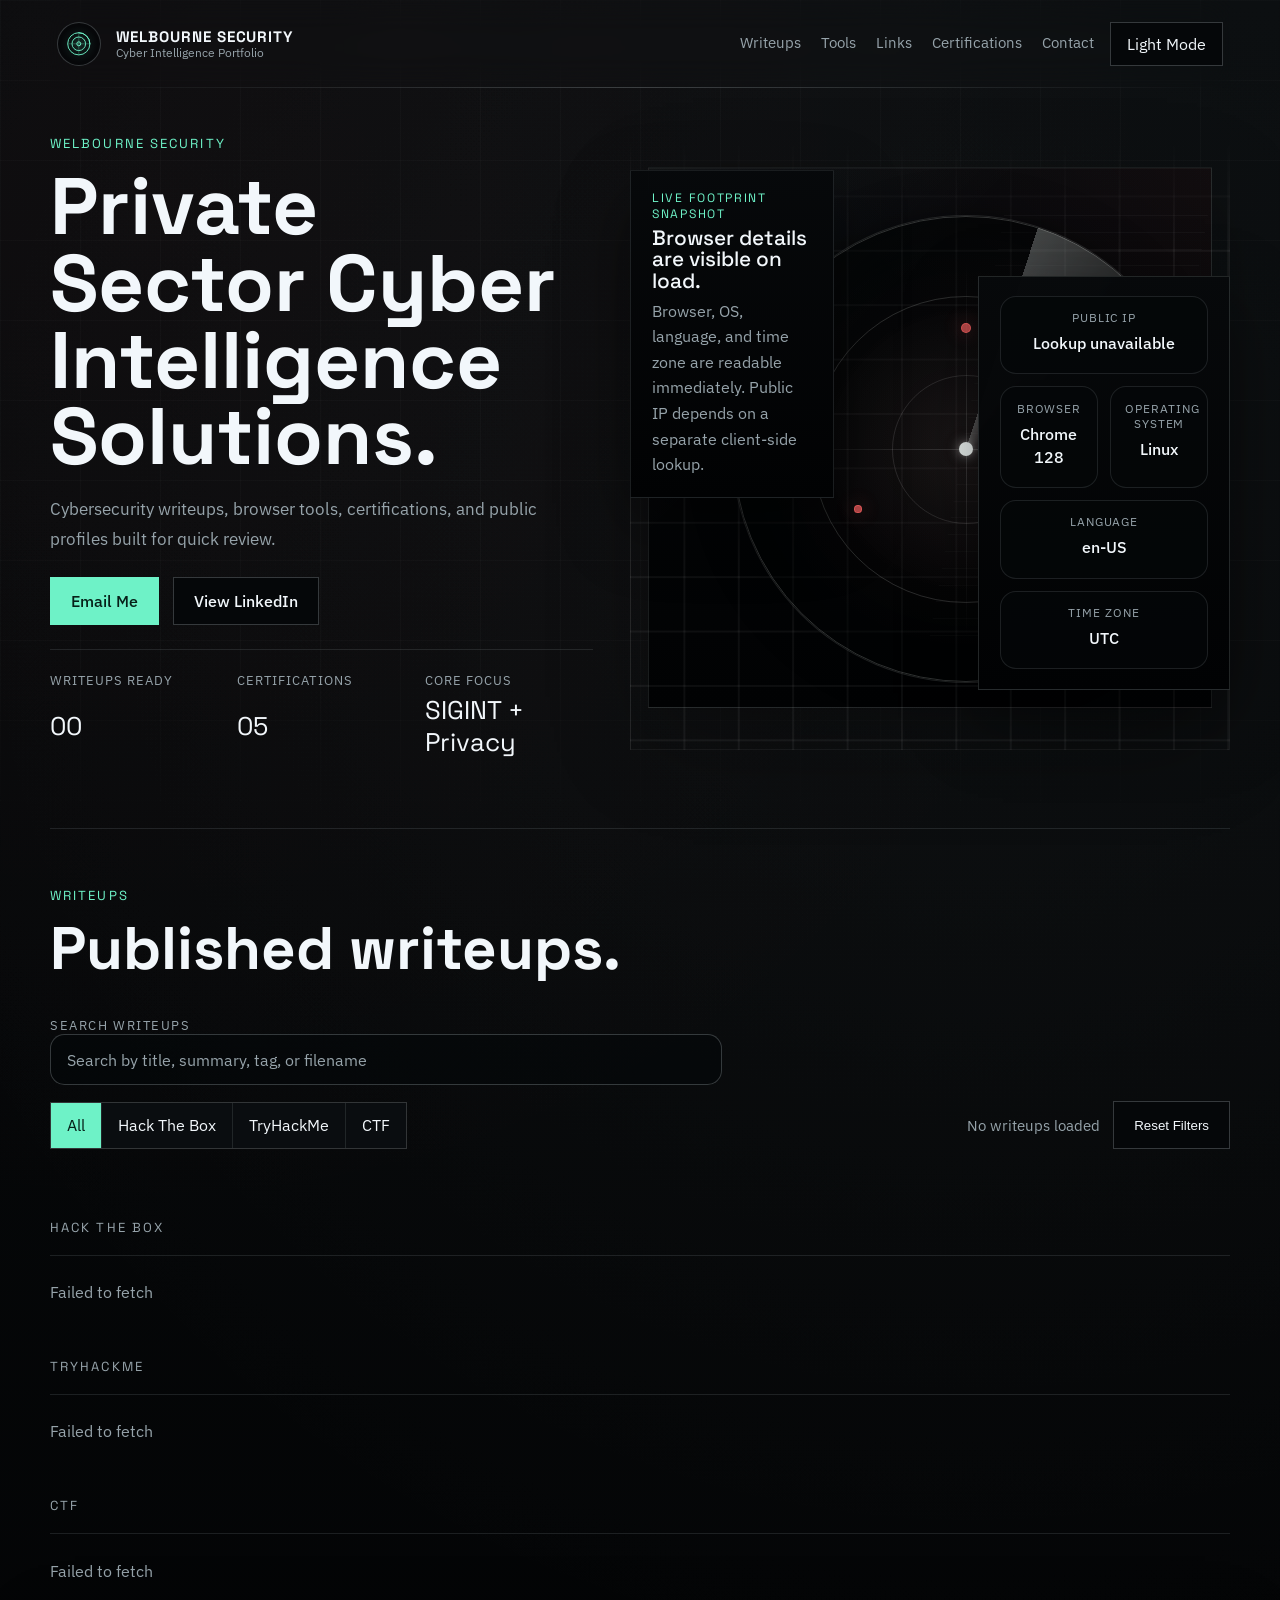
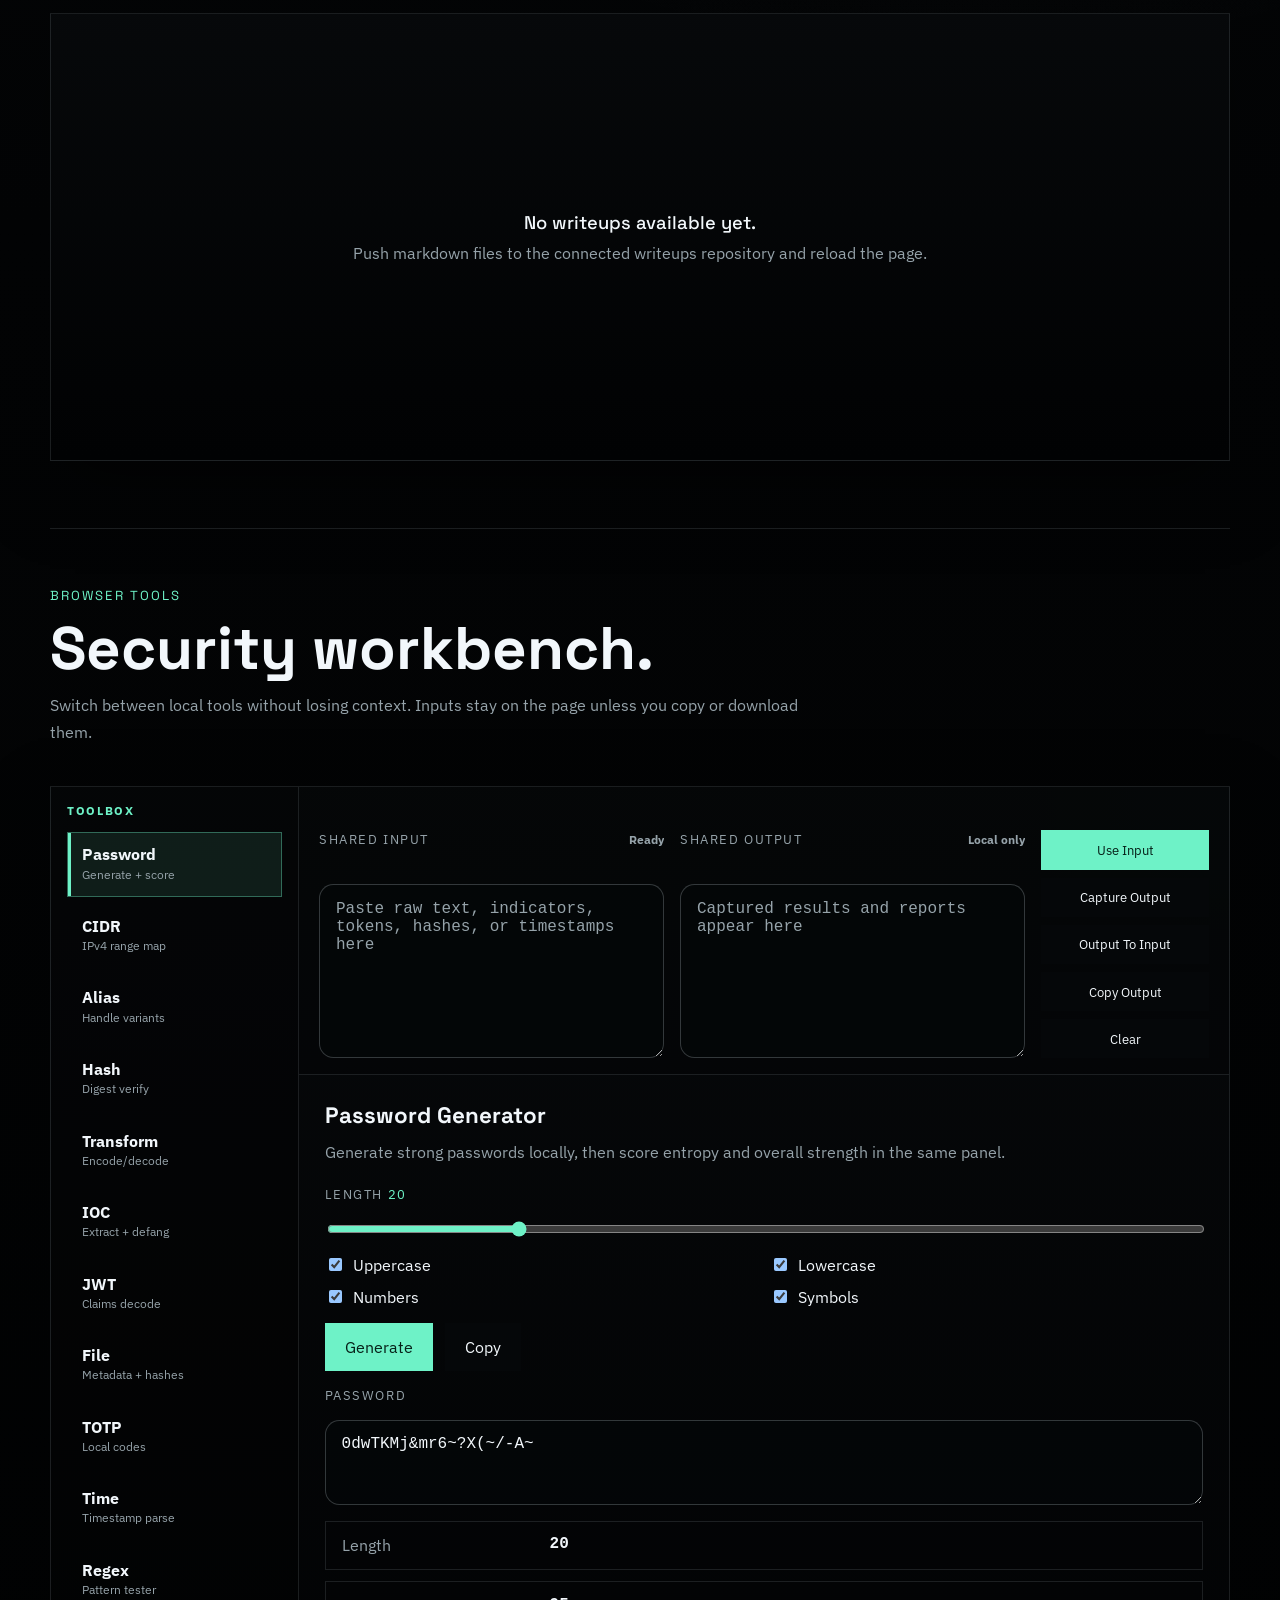
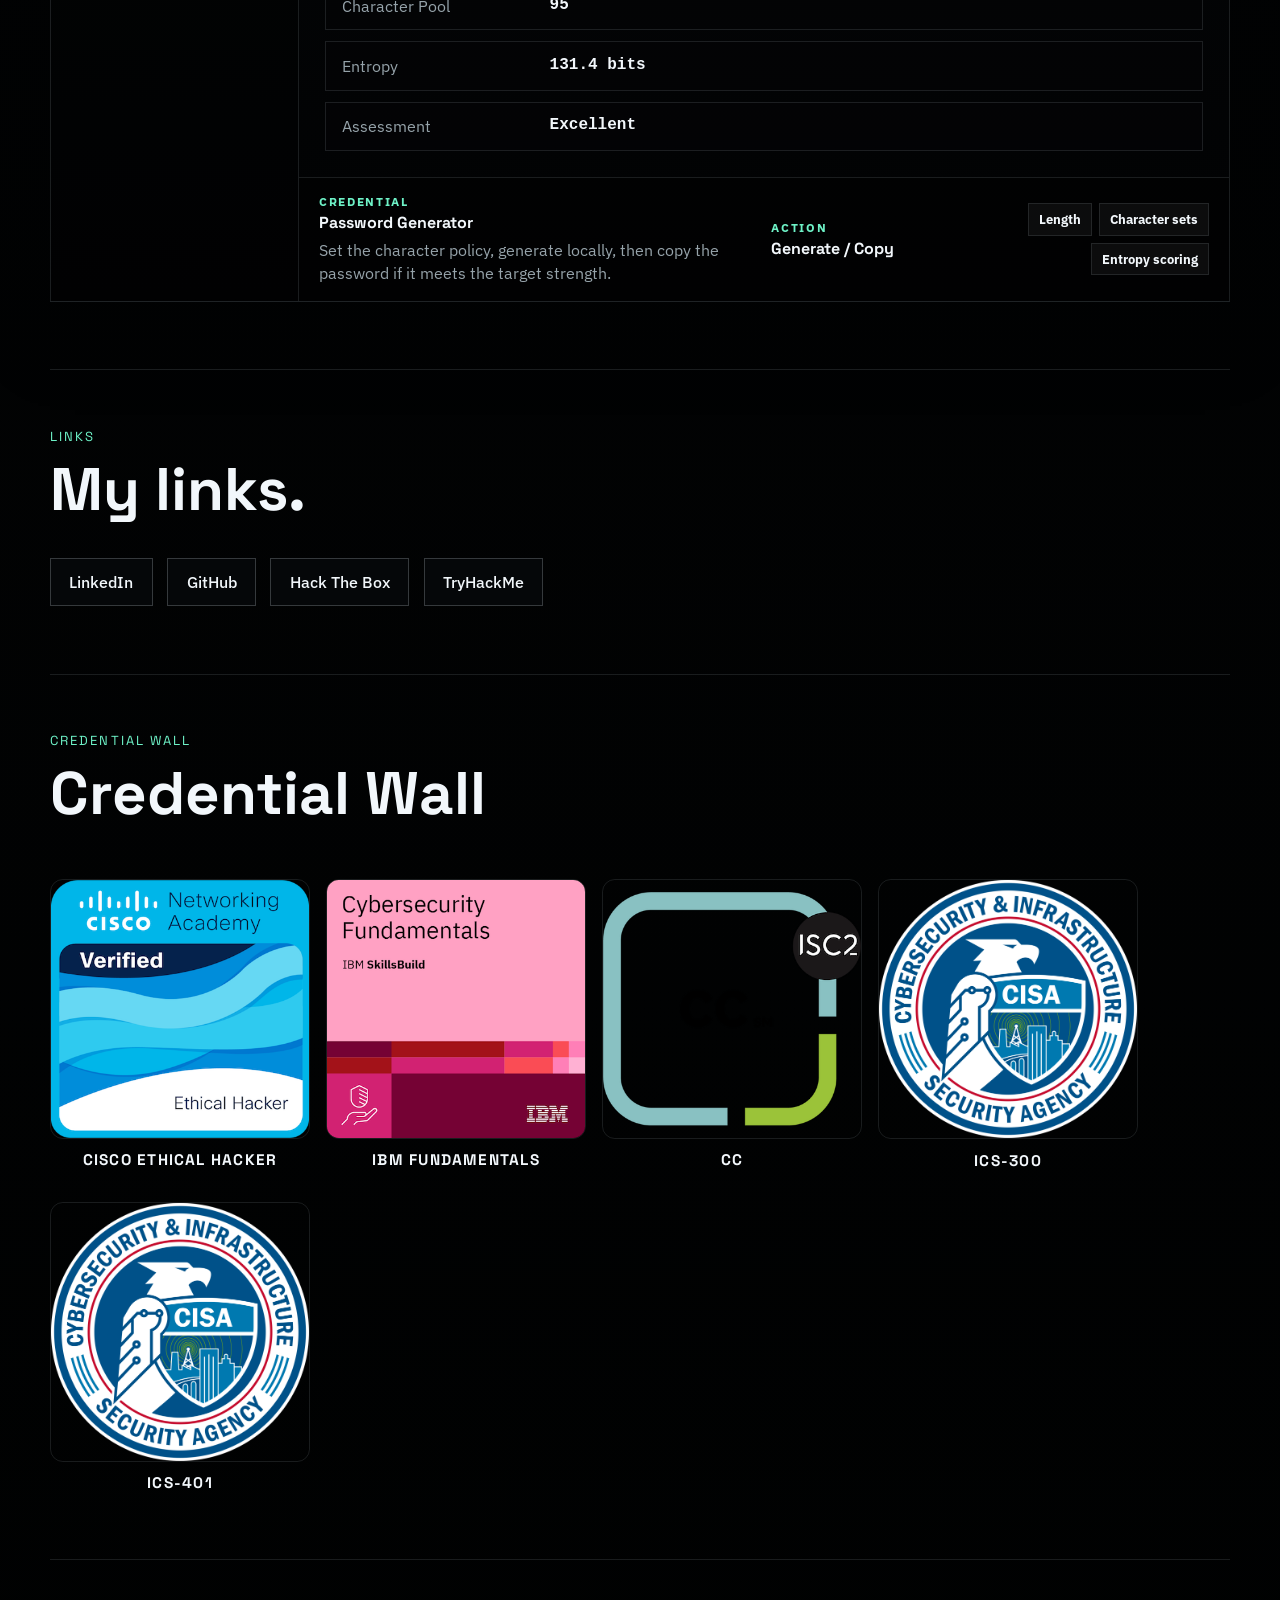
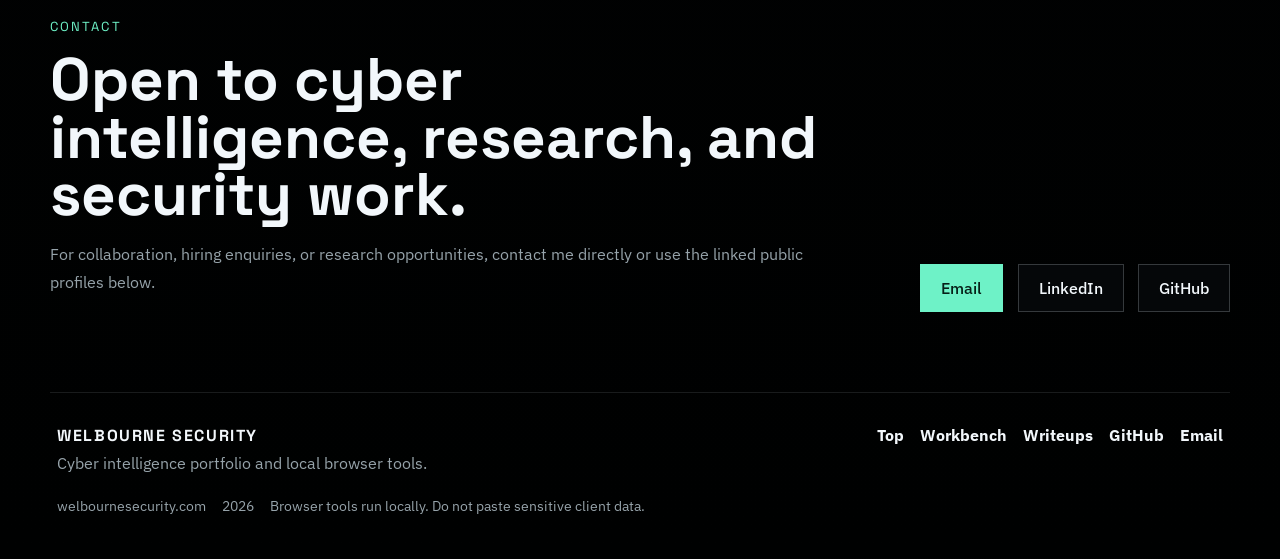
==== index.html @ 667fa050 "New Features Improved Tool Workstation" ====
<!DOCTYPE html>
<html lang="en">
  <head>
    <meta charset="UTF-8" />
    <meta name="viewport" content="width=device-width, initial-scale=1.0" />
    <title>Welbourne Security | Cyber Intelligence Portfolio, Writeups, and Browser Tools</title>
    <meta
      name="description"
      content="Welbourne Security is a cyber intelligence portfolio featuring security writeups, public platform work, certifications, and browser-based security utilities."
    />
    <meta name="robots" content="index,follow" />
    <meta name="theme-color" content="#071018" />
    <link rel="canonical" href="https://welbournesecurity.com/" />
    <meta property="og:type" content="website" />
    <meta property="og:site_name" content="Welbourne Security" />
    <meta property="og:title" content="Welbourne Security | Cyber Intelligence Portfolio, Writeups, and Browser Tools" />
    <meta
      property="og:description"
      content="Cyber intelligence portfolio with public writeups, certifications, platform links, and browser-based security tools."
    />
    <meta property="og:url" content="https://welbournesecurity.com/" />
    <meta property="og:image" content="https://welbournesecurity.com/src/social-preview.svg" />
    <meta property="og:image:alt" content="Welbourne Security social preview card" />
    <meta name="twitter:card" content="summary_large_image" />
    <meta name="twitter:title" content="Welbourne Security | Cyber Intelligence Portfolio, Writeups, and Browser Tools" />
    <meta
      name="twitter:description"
      content="Cyber intelligence portfolio with writeups, certifications, platform links, and browser-based security tools."
    />
    <meta name="twitter:image" content="https://welbournesecurity.com/src/social-preview.svg" />
    <link rel="icon" type="image/svg+xml" href="./src/favicon.svg" />
    <link rel="preconnect" href="https://fonts.googleapis.com" />
    <link rel="preconnect" href="https://fonts.gstatic.com" crossorigin />
    <link
      href="https://fonts.googleapis.com/css2?family=IBM+Plex+Sans:wght@400;500;600&family=Space+Grotesk:wght@500;700&display=swap"
      rel="stylesheet"
    />
    <script type="application/ld+json">
      {
        "@context": "https://schema.org",
        "@type": "Organization",
        "name": "Welbourne Security",
        "url": "https://welbournesecurity.com/",
        "description": "Cyber intelligence portfolio featuring public security writeups, browser tools, certifications, and platform profiles.",
        "email": "info@welbournesecurity.com",
        "sameAs": [
          "https://github.com/WelbourneSecurity",
          "https://www.linkedin.com/in/welbournesecurity/",
          "https://profile.hackthebox.com/profile/019d5e35-f9f2-73c9-89fd-762d0cd0d177",
          "https://tryhackme.com/p/WelbourneSecurity"
        ],
        "knowsAbout": [
          "Signals Intelligence",
          "OSINT",
          "Privacy Research",
          "Hack The Box",
          "TryHackMe",
          "Cybersecurity Writeups"
        ]
      }
    </script>
    <link rel="stylesheet" href="./styles.css" />
  </head>
  <body>
    <div class="page-shell">
      <header class="site-header">
        <a class="brand" href="#top" aria-label="Back to top">
          <span class="brand-mark" aria-hidden="true">
            <svg viewBox="0 0 48 48" focusable="false">
              <circle cx="24" cy="24" r="18" class="brand-mark-ring"></circle>
              <circle cx="24" cy="24" r="11" class="brand-mark-ring"></circle>
              <path d="M24 6 V42" class="brand-mark-grid"></path>
              <path d="M6 24 H42" class="brand-mark-grid"></path>
              <circle cx="24" cy="24" r="3.2" class="brand-mark-core"></circle>
              <path d="M24 6 A18 18 0 0 1 42 24" class="brand-mark-sweep"></path>
            </svg>
          </span>
          <span class="brand-copy">
            <strong id="brand-name">Welbourne Security</strong>
            <small id="brand-role">Cyber Intelligence Portfolio</small>
          </span>
        </a>
        <div class="header-actions">
          <nav class="site-nav" aria-label="Primary navigation">
          <a href="#writeups">Writeups</a>
          <a href="#tools">Tools</a>
          <a href="#presence">Links</a>
          <a href="#certifications">Certifications</a>
          <a href="#contact">Contact</a>
          </nav>
          <button class="theme-toggle" id="theme-toggle" type="button" aria-label="Toggle light and dark mode">
            <span class="theme-toggle-label">Light Mode</span>
          </button>
        </div>
      </header>

      <main id="top">
        <section class="hero">
          <div class="hero-copy" data-reveal>
            <p class="eyebrow hero-eyebrow" id="hero-eyebrow">Welbourne Security</p>
            <h1 id="hero-title">Private Sector Cyber Intelligence Solutions.</h1>
            <p class="hero-summary" id="hero-summary"></p>
            <div class="hero-actions" id="hero-actions"></div>
            <dl class="hero-metrics" id="hero-metrics"></dl>
          </div>

          <div class="hero-visual">
            <div class="signal-grid"></div>
            <div class="signal-radar" aria-hidden="true">
              <span class="radar-axis radar-axis-horizontal"></span>
              <span class="radar-axis radar-axis-vertical"></span>
              <span class="radar-ring ring-1"></span>
              <span class="radar-ring ring-2"></span>
              <span class="radar-ring ring-3"></span>
              <span class="radar-sweep"></span>
              <span class="radar-core"></span>
              <span class="radar-blip blip-1"></span>
              <span class="radar-blip blip-2"></span>
              <span class="radar-blip blip-3"></span>
            </div>
            <div class="signal-panel signal-panel-top footprint-panel footprint-panel-lead" aria-live="polite">
              <p class="footprint-kicker">Live Footprint Snapshot</p>
              <strong data-footprint-status>Inspecting browser exposure...</strong>
              <span data-footprint-summary>This panel shows the quick browser details exposed immediately on page load.</span>
            </div>
            <div class="signal-panel signal-panel-bottom footprint-panel footprint-panel-grid" aria-live="polite">
              <div class="footprint-item footprint-item-wide">
                <span>Public IP</span>
                <strong data-footprint-key="public-ip">Looking up...</strong>
              </div>
              <div class="footprint-item">
                <span>Browser</span>
                <strong data-footprint-key="browser">Detecting...</strong>
              </div>
              <div class="footprint-item">
                <span>Operating System</span>
                <strong data-footprint-key="os">Detecting...</strong>
              </div>
              <div class="footprint-item footprint-item-wide">
                <span>Language</span>
                <strong data-footprint-key="language">Detecting...</strong>
              </div>
              <div class="footprint-item footprint-item-wide">
                <span>Time Zone</span>
                <strong data-footprint-key="timezone">Detecting...</strong>
              </div>
            </div>
          </div>
        </section>

        <section class="section list-section" id="writeups" data-reveal>
          <div class="section-intro">
            <p class="eyebrow">Writeups</p>
            <h2>Published writeups.</h2>
          </div>
          <div class="writeup-toolbar">
            <div class="writeup-toolbar-search">
              <label class="tool-label" for="writeup-search">Search Writeups</label>
              <input class="tool-input" id="writeup-search" type="text" placeholder="Search by title, summary, tag, or filename" />
            </div>
            <div class="writeup-toolbar-row">
              <div class="writeup-filter-group" id="writeup-folder-filters" role="group" aria-label="Filter writeups by platform">
                <button class="writeup-filter-button is-active" type="button" data-folder-filter="all" aria-pressed="true">All</button>
                <button class="writeup-filter-button" type="button" data-folder-filter="htb" aria-pressed="false">Hack The Box</button>
                <button class="writeup-filter-button" type="button" data-folder-filter="thm" aria-pressed="false">TryHackMe</button>
                <button class="writeup-filter-button" type="button" data-folder-filter="ctf" aria-pressed="false">CTF</button>
              </div>
              <div class="writeup-toolbar-meta">
                <span class="writeup-filter-count" id="writeup-filter-count">Loading writeups...</span>
                <button class="action secondary writeup-clear-button" id="writeup-filter-clear" type="button">Reset Filters</button>
              </div>
            </div>
            <div class="writeup-tag-filters" id="writeup-tag-filters" aria-live="polite"></div>
          </div>
          <div class="writeup-browser">
            <div class="writeup-groups" id="writeup-groups"></div>
            <article class="writeup-viewer" id="writeup-viewer">
              <div class="writeup-viewer-empty">
                <h3>Select a writeup to read it here.</h3>
              </div>
            </article>
          </div>
        </section>

        <section class="section tools-section" id="tools" data-reveal>
          <div class="section-intro">
            <p class="eyebrow">Browser Tools</p>
            <h2>Security workbench.</h2>
            <p class="section-note">Switch between local tools without losing context. Inputs stay on the page unless you copy or download them.</p>
          </div>
          <div class="tool-workbench" data-active-tool="password">
            <aside class="tool-nav-panel" aria-label="Tool selector">
              <p class="tool-nav-kicker">Toolbox</p>
              <div class="tool-nav" id="tool-nav" role="tablist" aria-orientation="vertical">
                <button class="tool-nav-button is-active" id="tool-tab-password" type="button" data-tool-target="password" role="tab" aria-selected="true" aria-controls="tool-password">
                  <span>Password</span>
                  <small>Generate + score</small>
                </button>
                <button class="tool-nav-button" id="tool-tab-subnet" type="button" data-tool-target="subnet" role="tab" aria-selected="false" aria-controls="tool-subnet">
                  <span>CIDR</span>
                  <small>IPv4 range map</small>
                </button>
                <button class="tool-nav-button" id="tool-tab-alias" type="button" data-tool-target="alias" role="tab" aria-selected="false" aria-controls="tool-alias">
                  <span>Alias</span>
                  <small>Handle variants</small>
                </button>
                <button class="tool-nav-button" id="tool-tab-hash" type="button" data-tool-target="hash" role="tab" aria-selected="false" aria-controls="tool-hash">
                  <span>Hash</span>
                  <small>Digest verify</small>
                </button>
                <button class="tool-nav-button" id="tool-tab-codec" type="button" data-tool-target="codec" role="tab" aria-selected="false" aria-controls="tool-codec">
                  <span>Transform</span>
                  <small>Encode/decode</small>
                </button>
                <button class="tool-nav-button" id="tool-tab-ioc" type="button" data-tool-target="ioc" role="tab" aria-selected="false" aria-controls="tool-ioc">
                  <span>IOC</span>
                  <small>Extract + defang</small>
                </button>
                <button class="tool-nav-button" id="tool-tab-jwt" type="button" data-tool-target="jwt" role="tab" aria-selected="false" aria-controls="tool-jwt">
                  <span>JWT</span>
                  <small>Claims decode</small>
                </button>
                <button class="tool-nav-button" id="tool-tab-file" type="button" data-tool-target="file" role="tab" aria-selected="false" aria-controls="tool-file">
                  <span>File</span>
                  <small>Metadata + hashes</small>
                </button>
                <button class="tool-nav-button" id="tool-tab-totp" type="button" data-tool-target="totp" role="tab" aria-selected="false" aria-controls="tool-totp">
                  <span>TOTP</span>
                  <small>Local codes</small>
                </button>
                <button class="tool-nav-button" id="tool-tab-time" type="button" data-tool-target="time" role="tab" aria-selected="false" aria-controls="tool-time">
                  <span>Time</span>
                  <small>Timestamp parse</small>
                </button>
                <button class="tool-nav-button" id="tool-tab-regex" type="button" data-tool-target="regex" role="tab" aria-selected="false" aria-controls="tool-regex">
                  <span>Regex</span>
                  <small>Pattern tester</small>
                </button>
              </div>
            </aside>

            <div class="tool-stage">
              <section class="tool-shared-workspace" aria-label="Shared tool workspace">
                <div class="tool-shared-pane">
                  <div class="tool-shared-heading">
                    <label class="tool-label" for="tool-shared-input">Shared Input</label>
                    <span id="tool-shared-status">Ready</span>
                  </div>
                  <textarea class="tool-textarea tool-monospace" id="tool-shared-input" rows="4" spellcheck="false" placeholder="Paste raw text, indicators, tokens, hashes, or timestamps here"></textarea>
                </div>
                <div class="tool-shared-actions" aria-label="Workspace actions">
                  <button class="action primary tool-button" id="tool-workspace-use-input" type="button">Use Input</button>
                  <button class="action secondary tool-button" id="tool-workspace-capture-output" type="button">Capture Output</button>
                  <button class="action secondary tool-button" id="tool-workspace-output-to-input" type="button">Output To Input</button>
                  <button class="action secondary tool-button" id="tool-workspace-copy-output" type="button">Copy Output</button>
                  <button class="action secondary tool-button" id="tool-workspace-clear" type="button">Clear</button>
                </div>
                <div class="tool-shared-pane">
                  <div class="tool-shared-heading">
                    <label class="tool-label" for="tool-shared-output">Shared Output</label>
                    <span>Local only</span>
                  </div>
                  <textarea class="tool-textarea tool-monospace" id="tool-shared-output" rows="4" spellcheck="false" placeholder="Captured results and reports appear here"></textarea>
                </div>
              </section>
              <div class="tool-grid">
            <article class="tool-panel mobile-tool is-active" id="tool-password" data-tool-id="password" data-tool-title="Password Generator" data-tool-mode="Credential" data-tool-action="Generate / Copy" data-tool-settings="Length, Character sets, Entropy scoring" data-tool-flow="Set the character policy, generate locally, then copy the password if it meets the target strength." role="tabpanel" aria-labelledby="tool-tab-password" tabindex="0">
              <div class="tool-header">
                <div>
                  <h3>Password Generator</h3>
                  <p>Generate strong passwords locally, then score entropy and overall strength in the same panel.</p>
                </div>
              </div>
              <div class="tool-controls">
                <label class="tool-label" for="password-length">Length <span class="tool-label-value" id="password-length-value">20</span></label>
                <input class="tool-range" id="password-length" type="range" min="8" max="64" value="20" />
                <div class="tool-checks">
                  <label><input id="password-uppercase" type="checkbox" checked /> Uppercase</label>
                  <label><input id="password-lowercase" type="checkbox" checked /> Lowercase</label>
                  <label><input id="password-numbers" type="checkbox" checked /> Numbers</label>
                  <label><input id="password-symbols" type="checkbox" checked /> Symbols</label>
                </div>
                <div class="tool-actions">
                  <button class="action primary tool-button" id="generate-password" type="button">Generate</button>
                  <button class="action secondary tool-button" id="copy-password" type="button">Copy</button>
                </div>
                <label class="tool-label" for="password-output">Password</label>
                <textarea class="tool-textarea tool-monospace" id="password-output" rows="3" spellcheck="false" aria-live="polite"></textarea>
                <div class="tool-results" id="password-strength-results" aria-live="polite"></div>
              </div>
            </article>

            <article class="tool-panel mobile-tool" id="tool-subnet" data-tool-id="subnet" data-tool-title="CIDR / IP Range Converter" data-tool-mode="Network" data-tool-action="Calculate" data-tool-settings="IPv4 CIDR, Subnet mask, Host range" data-tool-flow="Paste an IPv4 CIDR and calculate network, broadcast, wildcard, and usable host boundaries." role="tabpanel" aria-labelledby="tool-tab-subnet" tabindex="0" hidden>
              <div class="tool-header">
                <div>
                  <h3>CIDR / IP Range Converter</h3>
                  <p>Convert an IPv4 CIDR into its network details, wildcard mask, and usable host range.</p>
                </div>
              </div>
              <div class="tool-controls">
                <label class="tool-label" for="subnet-input">IPv4 / CIDR</label>
                <input class="tool-input" id="subnet-input" type="text" placeholder="192.168.1.10/24" />
                <button class="action primary tool-button" id="calculate-subnet" type="button">Calculate</button>
                <div class="tool-results" id="subnet-results" aria-live="polite"></div>
              </div>
            </article>

            <article class="tool-panel" id="tool-alias" data-tool-id="alias" data-tool-title="Alias Permutations" data-tool-mode="Identity" data-tool-action="Generate / Random Seed" data-tool-settings="First name, Last name, Keyword" data-tool-flow="Seed identity fragments, generate handle and email-style variants, then copy the useful outputs." role="tabpanel" aria-labelledby="tool-tab-alias" tabindex="0" hidden>
              <div class="tool-header">
                <div>
                  <h3>Alias Permutations</h3>
                  <p>Generate usernames, handles, and email-style aliases from a name or keyword without leaving the browser.</p>
                </div>
              </div>
              <div class="tool-controls">
                <input class="tool-input" id="alias-first-name" type="text" placeholder="First name" />
                <input class="tool-input" id="alias-last-name" type="text" placeholder="Last name" />
                <input class="tool-input" id="alias-keyword" type="text" placeholder="Keyword or niche" />
                <div class="tool-actions">
                  <button class="action primary tool-button" id="generate-alias" type="button">Generate</button>
                  <button class="action secondary tool-button" id="generate-random-alias" type="button">Random Seed</button>
                </div>
                <div class="tool-results" id="alias-results" aria-live="polite"></div>
              </div>
            </article>

            <article class="tool-panel" id="tool-hash" data-tool-id="hash" data-tool-title="Hash Generator / Verifier" data-tool-mode="Integrity" data-tool-action="Hash Text" data-tool-settings="Text input, Optional digest, MD5/SHA family" data-tool-flow="Hash pasted text locally, compare against a supplied digest, and identify matching algorithms." role="tabpanel" aria-labelledby="tool-tab-hash" tabindex="0" hidden>
              <div class="tool-header">
                <div>
                  <h3>Hash Generator / Verifier</h3>
                  <p>Hash local text with MD5, SHA-1, SHA-256, and SHA-512, then compare a supplied digest for quick verification.</p>
                </div>
              </div>
              <div class="tool-controls">
                <label class="tool-label" for="hash-input">Text Input</label>
                <textarea class="tool-textarea tool-monospace" id="hash-input" rows="5" spellcheck="false" placeholder="Paste text to hash locally"></textarea>
                <label class="tool-label" for="hash-compare">Compare Hash</label>
                <input class="tool-input tool-monospace" id="hash-compare" type="text" placeholder="Optional digest to verify" spellcheck="false" />
                <div class="tool-actions">
                  <button class="action primary tool-button" id="hash-text" type="button">Hash Text</button>
                </div>
                <div class="tool-results" id="hash-results" aria-live="polite"></div>
              </div>
            </article>

            <article class="tool-panel is-wide mobile-tool" id="tool-codec" data-tool-id="codec" data-tool-title="Encoder / Decoder" data-tool-mode="Transform" data-tool-action="Encode / Decode / Swap" data-tool-settings="Base64, URL, Hex, HTML entities" data-tool-flow="Pick a transform mode, convert the input, then swap or copy output as the next working value." role="tabpanel" aria-labelledby="tool-tab-codec" tabindex="0" hidden>
              <div class="tool-header">
                <div>
                  <h3>Encoder / Decoder</h3>
                  <p>Convert between Base64, URL, Hex, and HTML entities with one local workbench.</p>
                </div>
              </div>
              <div class="tool-controls">
                <p class="tool-label">Mode</p>
                <div class="tool-mode-bar" id="codec-mode" role="group" aria-label="Encoder and decoder mode">
                  <button class="tool-mode-option is-active" type="button" data-codec-mode="base64" aria-pressed="true">Base64</button>
                  <button class="tool-mode-option" type="button" data-codec-mode="url" aria-pressed="false">URL</button>
                  <button class="tool-mode-option" type="button" data-codec-mode="hex" aria-pressed="false">Hex</button>
                  <button class="tool-mode-option" type="button" data-codec-mode="html" aria-pressed="false">HTML Entity</button>
                </div>
                <label class="tool-label" for="codec-input">Input</label>
                <textarea class="tool-textarea tool-monospace" id="codec-input" rows="6" spellcheck="false" placeholder="Paste text to encode or decode"></textarea>
                <div class="tool-actions">
                  <button class="action primary tool-button" id="codec-encode" type="button">Encode</button>
                  <button class="action secondary tool-button" id="codec-decode" type="button">Decode</button>
                  <button class="action secondary tool-button" id="codec-swap" type="button">Swap</button>
                  <button class="action secondary tool-button" id="codec-copy" type="button">Copy Output</button>
                </div>
                <label class="tool-label" for="codec-output">Output</label>
                <textarea class="tool-textarea tool-monospace" id="codec-output" rows="6" spellcheck="false" readonly></textarea>
              </div>
            </article>

            <article class="tool-panel is-wide mobile-tool" id="tool-ioc" data-tool-id="ioc" data-tool-title="IOC Extractor + Defanger" data-tool-mode="Intel" data-tool-action="Extract / Defang / Refang" data-tool-settings="URLs, Domains, IPs, Hashes, CVEs, Emails" data-tool-flow="Paste raw notes or logs, extract indicators, then defang or refang the result for reporting." role="tabpanel" aria-labelledby="tool-tab-ioc" tabindex="0" hidden>
              <div class="tool-header">
                <div>
                  <h3>IOC Extractor + Defanger</h3>
                  <p>Extract indicators from messy text, generate a clean report, and safely defang or refang values locally.</p>
                </div>
              </div>
              <div class="tool-controls">
                <label class="tool-label" for="ioc-input">Source Text</label>
                <textarea class="tool-textarea tool-monospace" id="ioc-input" rows="7" spellcheck="false" placeholder="Paste logs, alerts, URLs, domains, hashes, emails, or CVEs"></textarea>
                <div class="tool-actions">
                  <button class="action primary tool-button" id="extract-iocs" type="button">Extract IOCs</button>
                  <button class="action secondary tool-button" id="defang-iocs" type="button">Defang</button>
                  <button class="action secondary tool-button" id="refang-iocs" type="button">Refang</button>
                  <button class="action secondary tool-button" id="copy-ioc-report" type="button">Copy Report</button>
                </div>
                <div class="tool-results" id="ioc-results" aria-live="polite"></div>
                <label class="tool-label" for="ioc-output">Report</label>
                <textarea class="tool-textarea tool-monospace" id="ioc-output" rows="8" spellcheck="false" readonly></textarea>
              </div>
            </article>

            <article class="tool-panel mobile-tool" id="tool-jwt" data-tool-id="jwt" data-tool-title="JWT Decoder" data-tool-mode="Token" data-tool-action="Decode" data-tool-settings="Header, Payload, Expiry status" data-tool-flow="Paste a JWT, decode header and payload locally, and inspect time claims without verifying the signature." role="tabpanel" aria-labelledby="tool-tab-jwt" tabindex="0" hidden>
              <div class="tool-header">
                <div>
                  <h3>JWT Decoder</h3>
                  <p>Decode JWT headers and claims locally, with readable time fields and signature status.</p>
                </div>
              </div>
              <div class="tool-controls">
                <label class="tool-label" for="jwt-input">JWT</label>
                <textarea class="tool-textarea tool-monospace" id="jwt-input" rows="5" spellcheck="false" placeholder="eyJhbGciOi..."></textarea>
                <button class="action primary tool-button" id="decode-jwt" type="button">Decode</button>
                <div class="tool-results" id="jwt-results" aria-live="polite"></div>
                <div class="tool-stack">
                  <div>
                    <p class="tool-label">Header</p>
                    <pre class="tool-pre" id="jwt-header-output"></pre>
                  </div>
                  <div>
                    <p class="tool-label">Payload</p>
                    <pre class="tool-pre" id="jwt-payload-output"></pre>
                  </div>
                </div>
              </div>
            </article>

            <article class="tool-panel is-wide" id="tool-file" data-tool-id="file" data-tool-title="File Metadata + Hash Inspector" data-tool-mode="File" data-tool-action="Inspect File" data-tool-settings="Local file, Metadata, Multi-hash output" data-tool-flow="Select a local file and inspect size, type, timestamps, and digest values without upload." role="tabpanel" aria-labelledby="tool-tab-file" tabindex="0" hidden>
              <div class="tool-header">
                <div>
                  <h3>File Metadata + Hash Inspector</h3>
                  <p>Inspect a local file for size, type, timestamps, and multiple hashes without uploading it anywhere.</p>
                </div>
              </div>
              <div class="tool-controls">
                <label class="tool-label" for="file-inspector-input">Local File</label>
                <input class="tool-file" id="file-inspector-input" type="file" />
                <button class="action primary tool-button" id="inspect-file" type="button">Inspect File</button>
                <div class="tool-results" id="file-inspector-results" aria-live="polite"></div>
              </div>
            </article>

            <article class="tool-panel mobile-tool" id="tool-totp" data-tool-id="totp" data-tool-title="TOTP Generator" data-tool-mode="MFA" data-tool-action="Generate / Copy Code" data-tool-settings="Base32 secret, Period, Refresh timer" data-tool-flow="Enter a Base32 secret, generate a local one-time code, and monitor the refresh window." role="tabpanel" aria-labelledby="tool-tab-totp" tabindex="0" hidden>
              <div class="tool-header">
                <div>
                  <h3>TOTP Generator</h3>
                  <p>Generate time-based one-time passwords in-browser from a Base32 secret. The secret stays local.</p>
                </div>
              </div>
              <div class="tool-controls">
                <label class="tool-label" for="totp-secret">Base32 Secret</label>
                <input class="tool-input tool-monospace" id="totp-secret" type="text" placeholder="JBSWY3DPEHPK3PXP" spellcheck="false" />
                <label class="tool-label" for="totp-period">Period (seconds)</label>
                <input class="tool-input" id="totp-period" type="number" min="15" max="120" value="30" />
                <div class="tool-actions">
                  <button class="action primary tool-button" id="generate-totp" type="button">Generate</button>
                  <button class="action secondary tool-button" id="copy-totp" type="button">Copy Code</button>
                </div>
                <div class="tool-output tool-monospace" id="totp-output" aria-live="polite">------</div>
                <div class="tool-results" id="totp-results" aria-live="polite"></div>
              </div>
            </article>

            <article class="tool-panel mobile-tool" id="tool-time" data-tool-id="time" data-tool-title="Timestamp Converter" data-tool-mode="Time" data-tool-action="Convert" data-tool-settings="Unix epoch, ISO string, Local date" data-tool-flow="Paste an epoch, ISO timestamp, or local date string and normalize it into local and UTC formats." role="tabpanel" aria-labelledby="tool-tab-time" tabindex="0" hidden>
              <div class="tool-header">
                <div>
                  <h3>Timestamp Converter</h3>
                  <p>Convert Unix epochs, ISO timestamps, and local date strings into analyst-friendly formats.</p>
                </div>
              </div>
              <div class="tool-controls">
                <label class="tool-label" for="timestamp-input">Timestamp Input</label>
                <input class="tool-input tool-monospace" id="timestamp-input" type="text" placeholder="1712332800 or 2026-04-05T20:00:00Z" spellcheck="false" />
                <button class="action primary tool-button" id="convert-timestamp" type="button">Convert</button>
                <div class="tool-results" id="timestamp-results" aria-live="polite"></div>
              </div>
            </article>

            <article class="tool-panel is-wide" id="tool-regex" data-tool-id="regex" data-tool-title="Regex Tester" data-tool-mode="Pattern" data-tool-action="Run" data-tool-settings="Pattern, Flags, Match preview" data-tool-flow="Build a pattern, choose flags, inspect capture groups, and preview highlighted matches locally." role="tabpanel" aria-labelledby="tool-tab-regex" tabindex="0" hidden>
              <div class="tool-header">
                <div>
                  <h3>Regex Tester</h3>
                  <p>Test patterns, flags, and capture groups against sample text with local preview and match indexing.</p>
                </div>
              </div>
              <div class="tool-controls">
                <label class="tool-label" for="regex-pattern">Pattern</label>
                <input class="tool-input tool-monospace" id="regex-pattern" type="text" placeholder="flag\\{[a-z0-9_]+\\}" spellcheck="false" />
                <div class="regex-preset-panel">
                  <p class="tool-label">Presets</p>
                  <div class="regex-preset-grid" id="regex-presets" aria-label="Regex presets">
                    <button class="regex-preset-button" type="button" data-regex-preset="url">URLs</button>
                    <button class="regex-preset-button" type="button" data-regex-preset="domain">Domains</button>
                    <button class="regex-preset-button" type="button" data-regex-preset="ipv4">IPv4</button>
                    <button class="regex-preset-button" type="button" data-regex-preset="email">Email</button>
                    <button class="regex-preset-button" type="button" data-regex-preset="hash">Hashes</button>
                    <button class="regex-preset-button" type="button" data-regex-preset="cve">CVEs</button>
                    <button class="regex-preset-button" type="button" data-regex-preset="jwt">JWTs</button>
                    <button class="regex-preset-button" type="button" data-regex-preset="flag">Flags</button>
                  </div>
                </div>
                <div class="tool-checks tool-flags">
                  <label><input id="regex-flag-g" type="checkbox" checked /> Global</label>
                  <label><input id="regex-flag-i" type="checkbox" /> Ignore Case</label>
                  <label><input id="regex-flag-m" type="checkbox" /> Multiline</label>
                  <label><input id="regex-flag-s" type="checkbox" /> Dotall</label>
                  <label><input id="regex-flag-u" type="checkbox" /> Unicode</label>
                </div>
                <label class="tool-label" for="regex-input">Test Text</label>
                <textarea class="tool-textarea tool-monospace" id="regex-input" rows="7" spellcheck="false" placeholder="Paste text to test"></textarea>
                <button class="action primary tool-button" id="run-regex" type="button">Run</button>
                <div class="tool-results" id="regex-results" aria-live="polite"></div>
                <div class="tool-preview" id="regex-preview" aria-live="polite"></div>
              </div>
            </article>
              </div>

              <div class="tool-context-bar" id="tool-context-bar" aria-live="polite">
                <div class="tool-context-summary">
                  <span class="tool-context-kicker" id="tool-context-mode">Credential</span>
                  <strong id="tool-context-title">Password Generator</strong>
                  <p id="tool-context-flow">Set the character policy, generate locally, then copy the password if it meets the target strength.</p>
                </div>
                <div class="tool-context-actions">
                  <span class="tool-context-label">Action</span>
                  <strong id="tool-context-action">Generate / Copy</strong>
                </div>
                <div class="tool-context-settings" id="tool-context-settings" aria-label="Active tool settings">
                  <span>Length</span>
                  <span>Character sets</span>
                  <span>Entropy scoring</span>
                </div>
              </div>
            </div>
          </div>
        </section>

        <section class="section presence-section" id="presence" data-reveal>
          <div class="section-intro">
            <p class="eyebrow">Links</p>
            <h2>My links.</h2>
          </div>
          <div class="presence-links" id="platform-list"></div>
        </section>

        <section class="section certification-section" id="certifications" data-reveal>
          <div class="section-intro">
            <p class="eyebrow">Credential Wall</p>
            <h2>Credential Wall</h2>
          </div>
          <div class="certification-grid" id="certification-grid"></div>
        </section>

        <section class="section contact-section" id="contact" data-reveal>
          <div class="contact-copy">
            <p class="eyebrow">Contact</p>
            <h2 id="contact-heading">Open to cyber intelligence, research, and security-focused opportunities.</h2>
            <p id="contact-summary"></p>
          </div>
          <div class="contact-actions" id="contact-actions"></div>
        </section>
      </main>

      <footer class="site-footer">
        <div class="footer-brand">
          <strong>Welbourne Security</strong>
          <span>Cyber intelligence portfolio and local browser tools.</span>
        </div>
        <nav class="footer-links" aria-label="Footer navigation">
          <a href="#top">Top</a>
          <a href="#tools">Workbench</a>
          <a href="#writeups">Writeups</a>
          <a href="https://github.com/WelbourneSecurity" target="_blank" rel="noreferrer">GitHub</a>
          <a href="mailto:info@welbournesecurity.com">Email</a>
        </nav>
        <p class="footer-note">
          <span>welbournesecurity.com</span>
          <span>2026</span>
          <span>Browser tools run locally. Do not paste sensitive client data.</span>
        </p>
      </footer>
    </div>

    <script type="module" src="./main.js"></script>
  </body>
</html>
---- styles.css ----
:root {
  --bg: #030405;
  --bg-deep: #000101;
  --surface: rgba(6, 8, 10, 0.92);
  --line: rgba(178, 190, 194, 0.14);
  --line-strong: rgba(190, 202, 206, 0.26);
  --text: #f2f7fb;
  --muted: #96a3aa;
  --accent: #6ef2c7;
  --accent-ink: #062018;
  --danger: #ff6464;
  --shadow: 0 28px 70px rgba(0, 0, 0, 0.4);
  --content-width: min(1180px, calc(100vw - 2rem));
  --header-height: 5.5rem;
}

body.light-mode {
  --bg: #eef3f8;
  --bg-deep: #dfe7ef;
  --surface: rgba(255, 255, 255, 0.86);
  --line: rgba(36, 62, 87, 0.14);
  --line-strong: rgba(36, 62, 87, 0.28);
  --text: #10202f;
  --muted: #53697c;
  --accent: #0d8d69;
  --accent-ink: #f2f7fb;
  --shadow: 0 28px 60px rgba(16, 32, 47, 0.12);
}

* {
  box-sizing: border-box;
}

html {
  scroll-behavior: smooth;
  background: #030405;
  color-scheme: dark;
}

body {
  margin: 0;
  min-width: 320px;
  min-height: 100svh;
  color: var(--text);
  font-family: "IBM Plex Sans", sans-serif;
  background:
    radial-gradient(circle at 76% 10%, rgba(232, 238, 236, 0.035), transparent 24%),
    radial-gradient(circle at 12% 4%, rgba(255, 100, 100, 0.026), transparent 20%),
    linear-gradient(180deg, #080b0d 0%, var(--bg) 34%, var(--bg-deep) 100%);
}

body.light-mode {
  color-scheme: light;
  background:
    radial-gradient(circle at top right, rgba(13, 141, 105, 0.1), transparent 26%),
    radial-gradient(circle at 18% 10%, rgba(13, 141, 105, 0.06), transparent 22%),
    linear-gradient(180deg, #f7fafc 0%, var(--bg) 38%, var(--bg-deep) 100%);
}

body::before {
  content: "";
  position: fixed;
  inset: 0;
  pointer-events: none;
  background-image:
    linear-gradient(rgba(232, 238, 236, 0.028) 1px, transparent 1px),
    linear-gradient(90deg, rgba(232, 238, 236, 0.028) 1px, transparent 1px);
  background-size: 5rem 5rem;
  mask-image: linear-gradient(180deg, black 0%, black 72%, transparent 100%);
  opacity: 0.86;
}

body.light-mode::before {
  background-image:
    linear-gradient(rgba(16, 32, 47, 0.075) 1px, transparent 1px),
    linear-gradient(90deg, rgba(16, 32, 47, 0.075) 1px, transparent 1px);
  opacity: 0.72;
}

a {
  color: inherit;
  text-decoration: none;
}

.page-shell {
  position: relative;
  overflow: clip;
}

.site-header,
.hero,
.section,
.contact-section {
  width: var(--content-width);
  margin: 0 auto;
}

.section,
.contact-section {
  scroll-margin-top: calc(var(--header-offset, var(--header-height)) + 1rem);
}

.site-header {
  position: sticky;
  top: 0;
  z-index: 20;
  display: flex;
  align-items: center;
  justify-content: space-between;
  min-height: var(--header-height);
  padding: 1rem 0.45rem;
  backdrop-filter: blur(16px);
}

.site-header::after {
  content: "";
  position: absolute;
  right: 0;
  bottom: 0;
  left: 0;
  height: 1px;
  background: linear-gradient(90deg, transparent, var(--line-strong), transparent);
}

.brand {
  display: inline-flex;
  gap: 0.9rem;
  align-items: center;
}

.brand-mark {
  display: grid;
  place-items: center;
  width: 2.75rem;
  height: 2.75rem;
  border: 1px solid var(--line-strong);
  border-radius: 50%;
  color: var(--accent);
  background:
    radial-gradient(circle at center, rgba(110, 242, 199, 0.1), transparent 62%),
    rgba(5, 7, 9, 0.82);
  font-family: "Space Grotesk", sans-serif;
  font-size: 0.9rem;
  letter-spacing: 0.14em;
}

.brand-mark svg {
  width: 1.85rem;
  height: 1.85rem;
  overflow: visible;
}

.brand-mark circle,
.brand-mark path {
  fill: none;
  stroke: currentColor;
  stroke-width: 1.6;
}

.brand-mark-ring {
  opacity: 0.95;
}

.brand-mark-grid {
  opacity: 0.28;
  stroke-width: 1.2;
}

.brand-mark-core {
  fill: currentColor;
  stroke: none;
  filter: drop-shadow(0 0 6px rgba(110, 242, 199, 0.55));
}

.brand-mark-sweep {
  stroke-linecap: round;
  opacity: 0.9;
  stroke-width: 2.2;
}

body.light-mode .brand-mark {
  background:
    radial-gradient(circle at center, rgba(13, 141, 105, 0.08), transparent 62%),
    rgba(255, 255, 255, 0.82);
}

body.light-mode .brand-mark-core {
  filter: drop-shadow(0 0 5px rgba(13, 141, 105, 0.35));
}

.brand-copy {
  display: flex;
  flex-direction: column;
  gap: 0.12rem;
}

.brand-copy strong,
.brand-copy small {
  line-height: 1;
}

.brand-copy strong {
  font-family: "Space Grotesk", sans-serif;
  font-size: 0.95rem;
  letter-spacing: 0.06em;
  text-transform: uppercase;
}

.brand-copy small,
.site-nav {
  color: var(--muted);
}

.brand-copy small {
  font-size: 0.78rem;
}

.site-nav {
  display: flex;
  gap: 1.25rem;
  font-size: 0.92rem;
}

.header-actions {
  display: flex;
  align-items: center;
  gap: 1rem;
}

.site-nav a {
  position: relative;
  padding-bottom: 0.15rem;
}

.site-nav a::after {
  content: "";
  position: absolute;
  right: 0;
  bottom: 0;
  width: 100%;
  height: 1px;
  transform: scaleX(0);
  transform-origin: right;
  background: var(--accent);
  transition: transform 180ms ease;
}

.site-nav a:hover::after,
.site-nav a:focus-visible::after {
  transform: scaleX(1);
  transform-origin: left;
}

.theme-toggle {
  display: inline-flex;
  align-items: center;
  justify-content: center;
  min-height: 2.8rem;
  padding: 0.65rem 1rem;
  border: 1px solid var(--line-strong);
  border-radius: 0;
  color: var(--text);
  font: inherit;
  background: #050709;
  cursor: pointer;
  transition: transform 180ms ease, border-color 180ms ease, background-color 180ms ease;
}

body.light-mode .theme-toggle {
  background: #ffffff;
}

.theme-toggle:hover,
.theme-toggle:focus-visible {
  transform: translateY(-1px);
  border-color: var(--accent);
}

.hero {
  position: relative;
  display: grid;
  grid-template-columns: minmax(0, 0.95fr) minmax(320px, 1.05fr);
  gap: 2.35rem;
  align-items: center;
  isolation: isolate;
  min-height: calc(92svh - var(--header-height));
  padding: 0.55rem 0 2rem;
}

.hero-copy {
  position: relative;
  z-index: 2;
  max-width: 34rem;
  opacity: 0;
  transform: translateY(24px);
  animation: rise-in 700ms ease forwards;
}

.hero-eyebrow {
  margin-bottom: 1rem;
}

.eyebrow,
.entry-label {
  color: var(--accent);
  font-family: "Space Grotesk", sans-serif;
  font-size: 0.82rem;
  letter-spacing: 0.16em;
  text-transform: uppercase;
}

.eyebrow {
  margin: 0 0 1rem;
}

.hero h1,
.section-intro h2,
.contact-copy h2,
.feature-title {
  margin: 0;
  font-family: "Space Grotesk", sans-serif;
  font-weight: 700;
  line-height: 0.96;
  letter-spacing: 0;
}

.hero h1 {
  font-size: 5rem;
  text-wrap: balance;
}

.hero-summary {
  max-width: 31rem;
  margin: 1.15rem 0 0;
  color: var(--muted);
  font-size: 1.08rem;
  line-height: 1.75;
  text-wrap: pretty;
}

.operator-copy p,
.feature-summary,
.embed-header p,
.platform-copy p,
.certification-copy p,
.contact-copy p:last-child,
.timeline-item p,
.entry-summary {
  color: var(--muted);
  line-height: 1.75;
}

.hero-actions,
.contact-actions,
.platform-actions {
  display: flex;
  flex-wrap: wrap;
  gap: 0.9rem;
  margin-top: 1.45rem;
}

.action {
  display: inline-flex;
  align-items: center;
  justify-content: center;
  min-height: 3rem;
  padding: 0.8rem 1.25rem;
  border: 1px solid transparent;
  color: var(--text);
  font-weight: 500;
  transition: transform 180ms ease, border-color 180ms ease, background-color 180ms ease;
}

.action:hover,
.action:focus-visible {
  transform: translateY(-2px);
}

.action.primary {
  background: var(--accent);
  color: var(--accent-ink);
}

.action.secondary {
  border-color: var(--line-strong);
  background: #050709;
}

body.light-mode .action.secondary {
  background: #ffffff;
  color: var(--text);
}

.hero-metrics {
  display: grid;
  grid-template-columns: repeat(3, minmax(0, 1fr));
  gap: 1.2rem;
  margin: 1.45rem 0 0;
  padding-top: 1.4rem;
  border-top: 1px solid var(--line);
}

.hero-metrics div {
  display: grid;
  gap: 0.3rem;
}

.hero-metrics dt {
  color: var(--muted);
  font-size: 0.8rem;
  letter-spacing: 0.08em;
  text-transform: uppercase;
}

.hero-metrics dd {
  margin: 0;
  font-family: "Space Grotesk", sans-serif;
  font-size: 1.6rem;
}

.hero-visual {
  position: relative;
  min-height: 38rem;
  isolation: isolate;
}

.hero-visual::before,
.hero-visual::after {
  content: "";
  position: absolute;
  pointer-events: none;
}

.hero-visual::before {
  inset: 4% 3% 7%;
  z-index: 0;
  border: 1px solid rgba(168, 180, 184, 0.14);
  background:
    linear-gradient(135deg, rgba(232, 238, 236, 0.055), transparent 34%),
    linear-gradient(225deg, rgba(255, 100, 100, 0.045), transparent 40%),
    linear-gradient(180deg, rgba(7, 9, 11, 0.94), rgba(1, 2, 3, 0.99));
  box-shadow:
    inset 0 1px 0 rgba(255, 255, 255, 0.04),
    0 34px 90px rgba(0, 0, 0, 0.28);
}

body.light-mode .hero-visual::before {
  border-color: rgba(36, 62, 87, 0.14);
  background:
    linear-gradient(135deg, rgba(16, 32, 47, 0.045), transparent 34%),
    linear-gradient(225deg, rgba(189, 42, 42, 0.045), transparent 40%),
    linear-gradient(180deg, rgba(255, 255, 255, 0.94), rgba(231, 238, 245, 0.98));
  box-shadow:
    inset 0 1px 0 rgba(255, 255, 255, 0.76),
    0 34px 80px rgba(16, 32, 47, 0.12);
}

.hero-visual::after {
  top: 12%;
  right: 10%;
  bottom: 17%;
  z-index: 1;
  width: 34%;
  background:
    repeating-linear-gradient(
      180deg,
      rgba(232, 238, 236, 0.16) 0,
      rgba(232, 238, 236, 0.16) 1px,
      transparent 1px,
      transparent 1.05rem
    );
  opacity: 0.22;
  transform: skewX(-10deg);
}

body.light-mode .hero-visual::after {
  background:
    repeating-linear-gradient(
      180deg,
      rgba(16, 32, 47, 0.16) 0,
      rgba(16, 32, 47, 0.16) 1px,
      transparent 1px,
      transparent 1.05rem
    );
  opacity: 0.26;
}

.signal-grid {
  position: absolute;
  inset: 0;
  z-index: 1;
  border: 1px solid rgba(255, 255, 255, 0.05);
  background:
    linear-gradient(transparent 97%, rgba(255, 255, 255, 0.05) 97%),
    linear-gradient(90deg, transparent 97%, rgba(255, 255, 255, 0.05) 97%);
  background-size: 3.4rem 3.4rem;
  mask-image: linear-gradient(180deg, transparent 0%, black 18%, black 100%);
}

body.light-mode .signal-grid {
  border-color: rgba(16, 32, 47, 0.16);
  background:
    linear-gradient(transparent 97%, rgba(16, 32, 47, 0.16) 97%),
    linear-gradient(90deg, transparent 97%, rgba(16, 32, 47, 0.16) 97%);
  background-size: 3.4rem 3.4rem;
}

.signal-radar {
  --radar-cycle: 9s;
  position: absolute;
  inset: 12% 5% auto auto;
  z-index: 2;
  width: min(78%, 31rem);
  aspect-ratio: 1;
  overflow: hidden;
  border: 1px solid rgba(232, 238, 236, 0.12);
  border-radius: 50%;
  background:
    radial-gradient(circle at center, rgba(232, 238, 236, 0.12), transparent 3%),
    radial-gradient(circle at center, rgba(232, 238, 236, 0.055), transparent 44%),
    radial-gradient(circle at center, rgba(255, 100, 100, 0.045), transparent 62%),
    rgba(5, 7, 9, 0.3);
  box-shadow:
    inset 0 0 84px rgba(0, 0, 0, 0.45),
    0 0 48px rgba(0, 0, 0, 0.24);
}

body.light-mode .signal-radar {
  border-color: rgba(16, 32, 47, 0.18);
  background:
    radial-gradient(circle at center, rgba(16, 32, 47, 0.18), transparent 3%),
    radial-gradient(circle at center, rgba(16, 32, 47, 0.07), transparent 44%),
    radial-gradient(circle at center, rgba(189, 42, 42, 0.055), transparent 62%),
    rgba(255, 255, 255, 0.42);
  box-shadow:
    inset 0 0 72px rgba(16, 32, 47, 0.1),
    0 24px 48px rgba(16, 32, 47, 0.1);
}

.radar-ring,
.radar-axis,
.radar-core,
.radar-sweep,
.radar-blip {
  position: absolute;
}

.radar-ring {
  inset: 0;
  border: 1px solid rgba(232, 238, 236, 0.2);
  border-radius: 50%;
}

body.light-mode .radar-ring {
  border-color: rgba(16, 32, 47, 0.28);
}

.ring-2 {
  inset: 17%;
  border-color: rgba(232, 238, 236, 0.16);
}

body.light-mode .ring-2 {
  border-color: rgba(16, 32, 47, 0.22);
}

.ring-3 {
  inset: 34%;
  border-color: rgba(232, 238, 236, 0.12);
}

body.light-mode .ring-3 {
  border-color: rgba(16, 32, 47, 0.16);
}

.radar-axis {
  inset: 50% 10% auto;
  height: 1px;
  background: linear-gradient(90deg, transparent, rgba(232, 238, 236, 0.16), transparent);
}

body.light-mode .radar-axis {
  background: linear-gradient(90deg, transparent, rgba(16, 32, 47, 0.22), transparent);
}

.radar-axis-vertical {
  inset: 10% auto 10% 50%;
  width: 1px;
  height: auto;
  background: linear-gradient(180deg, transparent, rgba(232, 238, 236, 0.16), transparent);
}

body.light-mode .radar-axis-vertical {
  background: linear-gradient(180deg, transparent, rgba(16, 32, 47, 0.22), transparent);
}

.radar-sweep {
  inset: 0;
  border-radius: 50%;
  background: conic-gradient(from 18deg, rgba(232, 238, 236, 0.34), rgba(232, 238, 236, 0.07) 13%, transparent 27%);
  mix-blend-mode: screen;
  opacity: 0.78;
  animation: radar-sweep var(--radar-cycle, 9s) linear infinite;
}

body.light-mode .radar-sweep {
  background: conic-gradient(from 18deg, rgba(16, 32, 47, 0.28), rgba(16, 32, 47, 0.06) 13%, transparent 27%);
  mix-blend-mode: multiply;
  opacity: 0.72;
}

.radar-core {
  inset: 48.5%;
  border-radius: 50%;
  background: #e8eeec;
  box-shadow:
    0 0 12px rgba(232, 238, 236, 0.52),
    0 0 32px rgba(255, 100, 100, 0.1);
}

body.light-mode .radar-core {
  background: #10202f;
  box-shadow:
    0 0 10px rgba(16, 32, 47, 0.26),
    0 0 28px rgba(189, 42, 42, 0.12);
}

.radar-blip {
  width: 0.62rem;
  aspect-ratio: 1;
  border: 1px solid rgba(255, 100, 100, 0.72);
  border-radius: 50%;
  background: rgba(255, 100, 100, 0.72);
  box-shadow:
    0 0 0 0 rgba(255, 100, 100, 0.16),
    0 0 18px rgba(255, 100, 100, 0.42);
  animation: radar-blip var(--radar-cycle, 9s) linear infinite;
  animation-delay: var(--radar-blip-delay, 0s);
}

body.light-mode .radar-blip {
  border-color: rgba(189, 42, 42, 0.78);
  background: rgba(189, 42, 42, 0.76);
}

.blip-1 {
  top: 23%;
  left: 49%;
  --radar-blip-delay: -1.17s;
}

.blip-2 {
  top: 62%;
  left: 26%;
  width: 0.48rem;
  --radar-blip-delay: -4.08s;
}

.blip-3 {
  top: 71%;
  left: 58%;
  width: 0.42rem;
  opacity: 0.78;
  --radar-blip-delay: -6.19s;
}

.signal-panel,
.embed-panel,
.platform-item,
.certification-item {
  border: 1px solid var(--line);
  background: linear-gradient(180deg, rgba(7, 9, 11, 0.96), rgba(1, 2, 3, 0.99));
  box-shadow: var(--shadow);
}

body.light-mode .signal-panel,
body.light-mode .writeup-viewer {
  background: linear-gradient(180deg, rgba(255, 255, 255, 0.9), rgba(242, 247, 251, 0.96));
}

.signal-panel {
  position: absolute;
  z-index: 3;
  padding: 1.2rem 1.3rem;
  backdrop-filter: blur(18px);
}

.signal-panel p,
.signal-panel span {
  margin: 0;
  color: var(--muted);
}

.signal-panel strong {
  display: block;
  margin: 0.35rem 0;
  font-family: "Space Grotesk", sans-serif;
  font-size: 1.3rem;
  font-weight: 500;
}

.signal-panel-top {
  top: 8%;
  left: 0;
  width: min(18rem, 48%);
  animation: float-panel 6s ease-in-out infinite;
}

.signal-panel-bottom {
  right: 0;
  bottom: 8%;
  width: min(20rem, 52%);
  display: flex;
  flex-wrap: wrap;
  gap: 0.6rem;
  animation: float-panel 7.5s ease-in-out infinite reverse;
}

.footprint-panel-lead.signal-panel-top {
  top: 4.5%;
  width: min(17rem, 34%);
  z-index: 2;
}

.footprint-panel-grid.signal-panel-bottom {
  bottom: 10%;
  width: min(20.5rem, 42%);
  display: grid;
  grid-template-columns: repeat(2, minmax(0, 1fr));
  gap: 0.75rem;
  z-index: 3;
  justify-items: stretch;
  border-color: rgba(185, 197, 201, 0.18);
  background: linear-gradient(180deg, rgba(7, 9, 11, 0.98), rgba(1, 2, 3, 0.99));
  box-shadow: var(--shadow);
}

.footprint-kicker {
  color: var(--accent) !important;
  font-family: "Space Grotesk", sans-serif;
  font-size: 0.76rem;
  letter-spacing: 0.14em;
  text-transform: uppercase;
}

.footprint-panel-lead strong {
  line-height: 1.05;
}

.footprint-panel-lead span {
  display: block;
  max-width: 18rem;
  line-height: 1.6;
}

.footprint-item {
  min-width: 0;
  padding: 0.82rem 0.9rem;
  border: 1px solid var(--line);
  border-radius: 1rem;
  background: rgba(5, 7, 9, 0.74);
  text-align: center;
}

body.light-mode .footprint-item {
  background: rgba(255, 255, 255, 0.66);
}

.footprint-item span {
  display: block;
  color: var(--muted);
  font-size: 0.72rem;
  letter-spacing: 0.08em;
  text-transform: uppercase;
}

.footprint-item strong {
  display: block;
  margin-top: 0.45rem;
  color: var(--text);
  font-family: "IBM Plex Sans", sans-serif;
  font-size: 0.98rem;
  line-height: 1.45;
  overflow-wrap: anywhere;
}

.footprint-item-wide {
  grid-column: 1 / -1;
}

.tag-pill,
.entry-tags span {
  padding: 0.45rem 0.68rem;
  font-size: 0.82rem;
}

.tag-pill {
  border: 1px solid rgba(110, 242, 199, 0.22);
  color: #cbfdf0;
  background: rgba(110, 242, 199, 0.08);
}

.timeline-label,
.platform-meta,
.certification-meta {
  color: var(--muted);
}

.section,
.contact-section {
  padding: 3.6rem 0 4.2rem;
  border-top: 1px solid var(--line);
}

.section-intro,
.contact-copy {
  max-width: 48rem;
}

.section-intro {
  margin-bottom: 2.5rem;
}

.section-note {
  margin: 0.9rem 0 0;
  color: var(--muted);
  line-height: 1.7;
}

.section-intro h2,
.contact-copy h2 {
  font-size: 3.75rem;
}

.operator-layout,
.writeup-feature,
.presence-grid,
.contact-section {
  display: grid;
  gap: 2rem;
}

.operator-layout {
  grid-template-columns: minmax(0, 1.1fr) minmax(20rem, 0.9fr);
}

.focus-list,
.timeline,
.entry-list,
.platform-list,
.certification-grid {
  display: grid;
}

.focus-list {
  grid-template-columns: repeat(2, minmax(0, 1fr));
  gap: 0.85rem 1rem;
  padding: 1.8rem 0 0;
  margin: 0;
  list-style: none;
}

.focus-list li,
.feature-stat {
  padding-top: 1rem;
  border-top: 1px solid var(--line);
}

.focus-list strong,
.timeline-item strong,
.feature-stat strong,
.embed-header h3,
.platform-copy h3,
.certification-copy h3 {
  display: block;
  margin-bottom: 0.35rem;
  font-family: "Space Grotesk", sans-serif;
  font-weight: 500;
}

.timeline-item {
  display: grid;
  grid-template-columns: 7rem 1fr;
  gap: 1.2rem;
  padding: 1rem 0;
  border-top: 1px solid var(--line);
}

.entry {
  display: grid;
  grid-template-columns: minmax(0, 0.75fr) minmax(0, 1.25fr) minmax(0, 0.5fr);
  gap: 1.5rem;
  align-items: start;
  padding: 1.5rem 0;
  border-top: 1px solid var(--line);
}

.entry:last-child {
  border-bottom: 1px solid var(--line);
}

.entry-meta {
  display: grid;
  gap: 0.45rem;
}

.entry-title {
  font-family: "Space Grotesk", sans-serif;
  font-size: 1.55rem;
  line-height: 1.05;
}

.entry-summary,
.feature-summary,
.embed-header p,
.platform-copy p,
.certification-copy p {
  margin: 0;
}

.entry-tags {
  display: flex;
  flex-wrap: wrap;
  gap: 0.5rem;
  margin-top: 0.9rem;
}

.entry-tags span {
  border: 1px solid var(--line);
  color: var(--muted);
}

.entry-link,
.platform-link,
.cert-link {
  color: var(--accent);
  font-weight: 500;
}

.entry-link {
  justify-self: end;
  align-self: center;
}

.entry-link:hover,
.entry-link:focus-visible,
.platform-link:hover,
.platform-link:focus-visible,
.cert-link:hover,
.cert-link:focus-visible {
  text-decoration: underline;
  text-decoration-thickness: 1px;
}

.tool-workbench {
  display: grid;
  grid-template-columns: minmax(11.5rem, 15.5rem) minmax(0, 1fr);
  min-height: clamp(38rem, 68vh, 52rem);
  min-width: 0;
  border: 1px solid var(--line);
  background:
    linear-gradient(180deg, rgba(7, 9, 11, 0.96), rgba(1, 2, 3, 0.98)),
    radial-gradient(circle at top right, rgba(110, 242, 199, 0.08), transparent 34%);
  box-shadow: var(--shadow);
  overflow: hidden;
}

body.light-mode .tool-workbench {
  background:
    linear-gradient(180deg, rgba(255, 255, 255, 0.9), rgba(242, 247, 251, 0.98)),
    radial-gradient(circle at top right, rgba(13, 141, 105, 0.08), transparent 34%);
}

.tool-nav-panel {
  min-width: 0;
  padding: 1rem;
  border-right: 1px solid var(--line);
  background: rgba(0, 1, 1, 0.36);
}

body.light-mode .tool-nav-panel {
  background: rgba(255, 255, 255, 0.44);
}

.tool-nav-kicker,
.tool-context-kicker,
.tool-context-label {
  display: block;
  margin: 0;
  color: var(--accent);
  font-size: 0.74rem;
  font-weight: 800;
  letter-spacing: 0.14em;
  text-transform: uppercase;
}

.tool-nav {
  display: grid;
  min-width: 0;
  gap: 0.45rem;
  margin-top: 0.9rem;
}

.tool-nav-button {
  display: grid;
  width: 100%;
  min-width: 0;
  gap: 0.16rem;
  padding: 0.82rem 0.85rem;
  border: 1px solid transparent;
  border-radius: 0;
  color: var(--muted);
  font: inherit;
  text-align: left;
  background: transparent;
  cursor: pointer;
  transition: background-color 180ms ease, border-color 180ms ease, color 180ms ease, transform 180ms ease;
}

.tool-nav-button span {
  min-width: 0;
  color: var(--text);
  font-weight: 800;
  line-height: 1.1;
}

.tool-nav-button small {
  min-width: 0;
  overflow: hidden;
  color: var(--muted);
  font-size: 0.74rem;
  line-height: 1.35;
  text-overflow: ellipsis;
  white-space: nowrap;
}

.tool-nav-button:hover,
.tool-nav-button:focus-visible {
  border-color: var(--line-strong);
  background: rgba(255, 255, 255, 0.045);
  outline: none;
}

body.light-mode .tool-nav-button:hover,
body.light-mode .tool-nav-button:focus-visible {
  background: rgba(16, 32, 47, 0.045);
}

.tool-nav-button.is-active {
  border-color: rgba(110, 242, 199, 0.36);
  color: var(--text);
  background: rgba(110, 242, 199, 0.1);
  box-shadow: inset 3px 0 0 var(--accent);
}

body.light-mode .tool-nav-button.is-active {
  border-color: rgba(13, 141, 105, 0.32);
  background: rgba(13, 141, 105, 0.1);
}

.tool-stage {
  display: grid;
  grid-template-rows: auto minmax(0, 1fr) auto;
  min-width: 0;
}

.tool-shared-workspace {
  display: grid;
  grid-template-columns: minmax(0, 1fr) minmax(0, 1fr) minmax(9rem, 10.5rem);
  grid-template-areas: "shared-input shared-output shared-actions";
  gap: 1rem;
  align-items: stretch;
  min-width: 0;
  padding: 1rem 1.25rem;
  border-bottom: 1px solid var(--line);
  background: rgba(0, 1, 1, 0.28);
}

body.light-mode .tool-shared-workspace {
  background: rgba(255, 255, 255, 0.5);
}

.tool-shared-pane {
  display: grid;
  min-width: 0;
  gap: 0.55rem;
}

.tool-shared-pane:first-of-type {
  grid-area: shared-input;
}

.tool-shared-pane:last-of-type {
  grid-area: shared-output;
}

.tool-shared-heading {
  display: flex;
  min-width: 0;
  gap: 0.8rem;
  align-items: center;
  justify-content: space-between;
}

.tool-shared-heading span {
  min-width: 0;
  color: var(--muted);
  font-size: 0.78rem;
  font-weight: 700;
  overflow: hidden;
  text-overflow: ellipsis;
  white-space: nowrap;
}

.tool-shared-actions {
  grid-area: shared-actions;
  display: grid;
  width: 100%;
  min-width: 0;
  gap: 0.5rem;
  align-content: start;
  padding-top: 1.72rem;
}

.tool-shared-actions .action {
  width: 100%;
  min-height: 2.45rem;
  justify-content: center;
  padding: 0.52rem 0.75rem;
  font-size: 0.84rem;
}

.tool-shared-workspace .tool-textarea {
  min-height: 7.4rem;
  resize: vertical;
}

.tool-grid {
  display: block;
  min-width: 0;
  padding: clamp(1.15rem, 2vw, 1.65rem);
}

.tool-workbench .tool-panel {
  display: none;
  min-width: 0;
  border: 0;
  background: transparent;
  box-shadow: none;
  padding: 0;
}

.tool-workbench .tool-panel.is-active {
  display: block;
  animation: tool-panel-in 180ms ease both;
}

.tool-workbench .tool-panel[hidden] {
  display: none;
}

.tool-context-bar {
  display: grid;
  grid-template-columns: minmax(0, 1.5fr) minmax(8rem, 0.45fr) minmax(0, 1fr);
  gap: 1rem;
  align-items: center;
  min-width: 0;
  padding: 1rem 1.25rem;
  border-top: 1px solid var(--line);
  background: rgba(0, 1, 1, 0.42);
}

body.light-mode .tool-context-bar {
  background: rgba(255, 255, 255, 0.58);
}

.tool-context-summary,
.tool-context-actions {
  min-width: 0;
}

.tool-context-summary strong,
.tool-context-actions strong {
  display: block;
  min-width: 0;
  margin-top: 0.22rem;
  color: var(--text);
  font-family: "Space Grotesk", sans-serif;
  font-size: 1rem;
  overflow-wrap: anywhere;
}

.tool-context-summary p {
  margin: 0.34rem 0 0;
  color: var(--muted);
  line-height: 1.45;
}

.tool-context-settings {
  display: flex;
  flex-wrap: wrap;
  justify-content: flex-end;
  min-width: 0;
  gap: 0.45rem;
}

.tool-context-settings span {
  padding: 0.42rem 0.62rem;
  border: 1px solid var(--line);
  color: var(--text);
  font-size: 0.82rem;
  font-weight: 700;
  background: rgba(255, 255, 255, 0.045);
}

body.light-mode .tool-context-settings span {
  background: rgba(255, 255, 255, 0.74);
}

.tool-header h3 {
  margin: 0;
  font-family: "Space Grotesk", sans-serif;
  font-size: 1.4rem;
}

.tool-header p,
.tool-label,
.tool-error,
.tool-result-row span {
  color: var(--muted);
}

.tool-header p {
  margin: 0.55rem 0 0;
  line-height: 1.7;
}

.tool-controls {
  display: grid;
  min-width: 0;
  gap: 1rem;
  margin-top: 1.25rem;
}

.tool-label {
  display: block;
  margin: 0;
  font-size: 0.82rem;
  letter-spacing: 0.12em;
  text-transform: uppercase;
}

.tool-input,
.tool-output,
.tool-select,
.tool-textarea,
.tool-file {
  width: 100%;
  min-height: 3.2rem;
  padding: 0.9rem 1rem;
  border: 1px solid var(--line-strong);
  border-radius: 0.9rem;
  color: var(--text);
  font: inherit;
  background: rgba(5, 7, 9, 0.58);
}

.tool-input::placeholder,
.tool-textarea::placeholder {
  color: var(--muted);
  opacity: 1;
}

body.light-mode .tool-input,
body.light-mode .tool-output,
body.light-mode .tool-select,
body.light-mode .tool-textarea,
body.light-mode .tool-file {
  background: rgba(255, 255, 255, 0.85);
  color: var(--text);
}

.tool-input,
.tool-select,
.tool-textarea,
.tool-file {
  outline: none;
}

.tool-input:focus-visible,
.tool-select:focus-visible,
.tool-textarea:focus-visible,
.tool-file:focus-visible {
  border-color: var(--accent);
  box-shadow: 0 0 0 1px rgba(110, 242, 199, 0.18);
}

.tool-label-value {
  color: var(--accent);
}

.tool-range {
  width: 100%;
  accent-color: var(--accent);
}

.tool-checks {
  display: grid;
  grid-template-columns: repeat(2, minmax(0, 1fr));
  gap: 0.75rem;
  color: var(--text);
}

.tool-checks label {
  display: inline-flex;
  align-items: center;
  gap: 0.5rem;
}

.tool-actions {
  display: flex;
  flex-wrap: wrap;
  gap: 0.8rem;
}

.tool-button {
  border: 0;
  cursor: pointer;
  font: inherit;
}

.tool-monospace {
  font-family: Consolas, "Courier New", monospace;
}

.tool-output {
  display: grid;
  min-width: 0;
  align-items: center;
  overflow-wrap: anywhere;
  word-break: break-word;
}

.tool-textarea {
  resize: vertical;
}

.tool-mode-bar {
  display: flex;
  flex-wrap: wrap;
  gap: 0;
  padding: 0;
  border: 1px solid var(--line-strong);
  border-radius: 0;
  background: #010203;
  overflow: hidden;
}

body.light-mode .tool-mode-bar {
  background: #ffffff;
}

.tool-mode-option {
  flex: 1 1 8rem;
  min-height: 2.9rem;
  padding: 0.7rem 1rem;
  border: 0;
  color: var(--muted);
  font: inherit;
  font-weight: 700;
  background: #0a0d10;
  cursor: pointer;
  transition: transform 180ms ease, border-color 180ms ease, background-color 180ms ease, color 180ms ease;
}

.tool-mode-option + .tool-mode-option {
  border-left: 1px solid var(--line);
}

.tool-mode-option:hover,
.tool-mode-option:focus-visible {
  color: var(--text);
  background: #151a1e;
}

body.light-mode .tool-mode-option {
  background: #ffffff;
}

body.light-mode .tool-mode-option:hover,
body.light-mode .tool-mode-option:focus-visible {
  background: #f4f8fb;
}

.tool-mode-option.is-active {
  color: var(--accent-ink);
  background: var(--accent);
  box-shadow: none;
}

body.light-mode .tool-mode-option.is-active {
  color: var(--accent-ink);
  background: var(--accent);
}

.regex-preset-panel {
  display: grid;
  gap: 0.65rem;
}

.regex-preset-grid {
  display: flex;
  flex-wrap: wrap;
  gap: 0.45rem;
}

.regex-preset-button {
  min-height: 2.35rem;
  padding: 0.55rem 0.72rem;
  border: 1px solid var(--line);
  color: var(--muted);
  font: inherit;
  font-size: 0.86rem;
  font-weight: 800;
  background: rgba(255, 255, 255, 0.04);
  cursor: pointer;
  transition: background-color 180ms ease, border-color 180ms ease, color 180ms ease;
}

.regex-preset-button:hover,
.regex-preset-button:focus-visible {
  border-color: var(--line-strong);
  color: var(--text);
  outline: none;
}

.regex-preset-button.is-active {
  border-color: rgba(110, 242, 199, 0.38);
  color: var(--accent-ink);
  background: var(--accent);
}

body.light-mode .regex-preset-button {
  background: rgba(255, 255, 255, 0.72);
}

body.light-mode .regex-preset-button.is-active {
  color: var(--accent-ink);
  background: var(--accent);
}

.tool-file {
  padding: 0.4rem;
}

.tool-file::file-selector-button {
  margin-right: 0.9rem;
  padding: 0.7rem 1rem;
  border: 0;
  border-radius: 0;
  color: var(--accent-ink);
  font: inherit;
  font-weight: 600;
  background: var(--accent);
  cursor: pointer;
}

.tool-results {
  display: grid;
  gap: 0.7rem;
}

.tool-stack {
  display: grid;
  min-width: 0;
  gap: 1rem;
}

.tool-pre,
.tool-preview {
  overflow: auto;
  max-width: 100%;
  padding: 1rem;
  border: 1px solid var(--line);
  border-radius: 0.9rem;
  background: rgba(1, 2, 3, 0.62);
  color: var(--text);
  font-family: Consolas, "Courier New", monospace;
  white-space: pre-wrap;
  word-break: break-word;
}

body.light-mode .tool-pre,
body.light-mode .tool-preview {
  background: rgba(255, 255, 255, 0.72);
}

.tool-preview mark {
  padding: 0.05rem 0.18rem;
  border-radius: 0.25rem;
  color: var(--accent-ink);
  background: var(--accent);
}

.tool-results {
  display: grid;
  gap: 0.7rem;
}

.tool-result-row {
  display: grid;
  grid-template-columns: minmax(0, 12rem) minmax(0, 1fr);
  align-items: start;
  gap: 1rem;
  padding: 0.85rem 1rem;
  border: 1px solid var(--line);
  background: rgba(5, 7, 9, 0.42);
}

body.light-mode .tool-result-row {
  background: rgba(255, 255, 255, 0.68);
}

.tool-result-row.is-match {
  border-color: rgba(110, 242, 199, 0.38);
  background: rgba(110, 242, 199, 0.1);
}

body.light-mode .tool-result-row.is-match {
  background: rgba(13, 141, 105, 0.1);
}

.tool-result-row strong {
  min-width: 0;
  font-family: Consolas, "Courier New", monospace;
  font-weight: 600;
  text-align: left;
  overflow-wrap: anywhere;
  word-break: break-word;
}

.tool-error {
  margin: 0;
  padding: 0.9rem 1rem;
  border-radius: 0.9rem;
  border: 1px solid rgba(189, 76, 76, 0.32);
  background: rgba(189, 76, 76, 0.12);
}

.tool-panel.is-wide {
  grid-column: auto;
}

.tool-flags {
  grid-template-columns: repeat(3, minmax(0, 1fr));
}

.writeup-browser {
  display: grid;
  gap: 1.75rem;
}

.writeup-browser,
.writeup-groups,
.writeup-group,
.writeup-list-group,
.writeup-viewer,
.writeup-viewer-body,
.markdown-body {
  min-width: 0;
}

.writeup-toolbar {
  display: grid;
  gap: 1rem;
  margin-bottom: 1.5rem;
}

.writeup-toolbar-search {
  max-width: 42rem;
}

.writeup-toolbar-row,
.writeup-toolbar-meta {
  display: flex;
  flex-wrap: wrap;
  gap: 0.85rem;
  align-items: center;
  justify-content: space-between;
}

.writeup-filter-group {
  display: flex;
  flex-wrap: wrap;
  gap: 0;
  border: 1px solid var(--line-strong);
  background: #010203;
  overflow: hidden;
}

body.light-mode .writeup-filter-group {
  background: #ffffff;
}

.writeup-tag-filters {
  display: flex;
  flex-wrap: wrap;
  gap: 0.55rem;
}

.writeup-filter-button,
.writeup-tag-button,
.writeup-code-copy {
  min-height: 2.8rem;
  padding: 0.65rem 1rem;
  border: 1px solid var(--line-strong);
  border-radius: 0;
  color: var(--text);
  font: inherit;
  background: #0a0d10;
  cursor: pointer;
  transition: transform 180ms ease, border-color 180ms ease, background-color 180ms ease, color 180ms ease;
}

.writeup-filter-group .writeup-filter-button {
  border: 0;
}

.writeup-filter-group .writeup-filter-button + .writeup-filter-button {
  border-left: 1px solid var(--line);
}

body.light-mode .writeup-filter-button,
body.light-mode .writeup-tag-button,
body.light-mode .writeup-code-copy {
  background: #ffffff;
}

.writeup-filter-button:hover,
.writeup-filter-button:focus-visible,
.writeup-tag-button:hover,
.writeup-tag-button:focus-visible,
.writeup-code-copy:hover,
.writeup-code-copy:focus-visible {
  transform: translateY(-1px);
  border-color: var(--accent);
  background: #151a1e;
}

body.light-mode .writeup-filter-button:hover,
body.light-mode .writeup-filter-button:focus-visible,
body.light-mode .writeup-tag-button:hover,
body.light-mode .writeup-tag-button:focus-visible,
body.light-mode .writeup-code-copy:hover,
body.light-mode .writeup-code-copy:focus-visible {
  background: #f4f8fb;
}

.writeup-filter-button.is-active,
.writeup-tag-button.is-active {
  border-color: var(--accent);
  color: var(--accent-ink);
  background: var(--accent);
}

body.light-mode .writeup-filter-button.is-active,
body.light-mode .writeup-tag-button.is-active {
  border-color: var(--accent);
  color: var(--accent-ink);
  background: var(--accent);
}

.writeup-filter-count {
  color: var(--muted);
  font-size: 0.92rem;
}

.writeup-groups {
  display: grid;
  gap: 1.4rem;
  align-content: start;
}

.writeup-group,
.writeup-viewer {
  border: 1px solid var(--line);
  background: linear-gradient(180deg, rgba(7, 9, 11, 0.94), rgba(1, 2, 3, 0.98));
  box-shadow: var(--shadow);
}

.writeup-group {
  padding: 1.25rem 0 0;
  border: 0;
  background: transparent;
  box-shadow: none;
}

.writeup-group-header {
  padding: 0 0 1rem;
  border-bottom: 1px solid var(--line);
}

.writeup-group-header p:last-child,
.writeup-item-summary,
.writeup-viewer-empty p,
.writeup-viewer-meta,
.writeup-status,
.writeup-error,
.writeup-viewer-body,
.markdown-body {
  color: var(--muted);
}

.writeup-group-header p:last-child,
.writeup-viewer-empty p,
.writeup-status,
.writeup-error {
  margin: 0.45rem 0 0;
  line-height: 1.7;
}

.writeup-list-group {
  display: grid;
  grid-template-columns: repeat(auto-fill, minmax(8.5rem, 1fr));
  gap: 1rem;
  padding-top: 1rem;
}

.writeup-item {
  width: 100%;
  min-height: 10.5rem;
  display: grid;
  justify-items: center;
  align-content: start;
  gap: 0.7rem;
  padding: 1rem 0.8rem 0.9rem;
  border: 1px solid transparent;
  border-radius: 0;
  color: inherit;
  text-align: center;
  background: transparent;
  cursor: pointer;
  transition: transform 180ms ease, border-color 180ms ease, background-color 180ms ease;
}

.writeup-item:hover,
.writeup-item:focus-visible {
  transform: translateY(-2px);
  border-color: var(--line);
  background: #050709;
}

body.light-mode .writeup-item:hover,
body.light-mode .writeup-item:focus-visible {
  background: #ffffff;
}

.writeup-item.is-active {
  border-color: rgba(110, 242, 199, 0.26);
  background: #071410;
}

body.light-mode .writeup-item.is-active {
  border-color: rgba(13, 141, 105, 0.28);
  background: #edf8f5;
}

.writeup-item.is-active .writeup-item-title,
.writeup-item.is-active .writeup-item-icon {
  color: var(--accent);
}

.writeup-item[data-writeup-tone="thm"] .writeup-item-icon {
  color: #ff6b6b;
}

.writeup-item[data-writeup-tone="htb"] .writeup-item-icon {
  color: #6ef2a3;
}

.writeup-item[data-writeup-tone="ctf"] .writeup-item-icon {
  color: #68b5ff;
}

.writeup-item.is-active[data-writeup-tone="thm"] {
  border-color: rgba(255, 107, 107, 0.35);
  background: #1b0709;
}

.writeup-item.is-active[data-writeup-tone="htb"] {
  border-color: rgba(110, 242, 163, 0.35);
  background: #07150d;
}

.writeup-item.is-active[data-writeup-tone="ctf"] {
  border-color: rgba(104, 181, 255, 0.35);
  background: #07101b;
}

body.light-mode .writeup-item.is-active[data-writeup-tone="thm"] {
  border-color: rgba(255, 107, 107, 0.35);
  background: #fff0f0;
}

body.light-mode .writeup-item.is-active[data-writeup-tone="htb"] {
  border-color: rgba(110, 242, 163, 0.4);
  background: #effcf4;
}

body.light-mode .writeup-item.is-active[data-writeup-tone="ctf"] {
  border-color: rgba(104, 181, 255, 0.4);
  background: #eef6ff;
}

.writeup-item-icon {
  width: 4.8rem;
  height: 5.6rem;
  color: rgba(201, 214, 226, 0.9);
}

.writeup-item-icon svg {
  width: 100%;
  height: 100%;
  fill: currentColor;
  stroke: rgba(1, 2, 3, 0.58);
  stroke-width: 2.4;
  stroke-linejoin: round;
}

.writeup-item-label,
.writeup-viewer-meta,
.writeup-status {
  display: block;
  font-size: 0.82rem;
  letter-spacing: 0.12em;
  text-transform: uppercase;
}

.writeup-item-label,
.writeup-viewer-meta {
  color: var(--muted);
}

.writeup-item-title,
.writeup-viewer h3 {
  font-family: "Space Grotesk", sans-serif;
  font-weight: 500;
  line-height: 1.15;
}

.writeup-item-title {
  margin: 0;
  max-width: 9rem;
  font-size: 0.95rem;
  word-break: break-word;
}

.writeup-viewer h3 {
  margin: 0.35rem 0 0;
  font-size: 1.15rem;
  font-weight: 500;
}

.writeup-item-summary {
  margin: 0.6rem 0 0;
  line-height: 1.65;
}

.writeup-item-tags,
.writeup-viewer-tags {
  display: flex;
  flex-wrap: wrap;
  gap: 0.45rem;
  margin-top: 0.8rem;
}

.writeup-item-tags span,
.writeup-viewer-tags span {
  padding: 0.35rem 0.55rem;
  border: 1px solid var(--line);
  font-size: 0.78rem;
}

.writeup-viewer {
  min-height: 28rem;
  width: 100%;
  padding: 1.6rem;
}

.writeup-viewer-empty {
  display: grid;
  place-items: center;
  min-height: 100%;
  padding: 1.2rem;
  text-align: center;
}

.writeup-viewer-header {
  padding-bottom: 1rem;
  border-bottom: 1px solid var(--line);
}

.writeup-viewer-header h3 {
  font-size: 2.35rem;
}

.writeup-viewer-links {
  display: flex;
  flex-wrap: wrap;
  gap: 0.9rem;
  margin-top: 1rem;
}

.writeup-toc-panel {
  margin-top: 1.2rem;
  padding: 1rem 1.1rem;
  border: 1px solid var(--line);
  background: rgba(1, 2, 3, 0.58);
}

body.light-mode .writeup-toc-panel {
  background: rgba(255, 255, 255, 0.68);
}

.writeup-toc {
  display: grid;
  gap: 0.45rem;
  margin-top: 0.75rem;
}

.writeup-toc-link {
  display: block;
  color: var(--muted);
  line-height: 1.5;
}

.writeup-toc-link.level-3,
.writeup-toc-link.level-4 {
  padding-left: 0.9rem;
}

.writeup-toc-link:hover,
.writeup-toc-link:focus-visible {
  color: var(--accent);
}

.writeup-viewer-link {
  color: var(--accent);
  font-weight: 500;
}

.writeup-viewer-link:hover,
.writeup-viewer-link:focus-visible {
  text-decoration: underline;
}

.writeup-viewer-body {
  margin-top: 1.4rem;
}

.writeup-viewer-footer {
  margin-top: 1.6rem;
  padding-top: 1.2rem;
  border-top: 1px solid var(--line);
}

.writeup-viewer-pagination {
  display: grid;
  grid-template-columns: repeat(2, minmax(0, 1fr));
  gap: 0.9rem;
}

.writeup-nav-button {
  width: 100%;
  min-width: 0;
  justify-content: flex-start;
  text-align: left;
}

.writeup-nav-button:disabled {
  opacity: 0.55;
  cursor: not-allowed;
  transform: none;
}

.markdown-body {
  max-width: none;
  font-size: 1rem;
  line-height: 1.85;
}

.markdown-body p,
.markdown-body li,
.markdown-body blockquote,
.markdown-body a,
.markdown-body code,
.markdown-body strong,
.markdown-body em,
.markdown-body td,
.markdown-body th {
  overflow-wrap: anywhere;
}

.markdown-body > :first-child {
  margin-top: 0;
}

.markdown-body h1,
.markdown-body h2,
.markdown-body h3,
.markdown-body h4 {
  margin: 2rem 0 0.8rem;
  scroll-margin-top: calc(var(--header-height) + 1rem);
  color: var(--text);
  font-family: "Space Grotesk", sans-serif;
  line-height: 1.1;
}

.markdown-body p,
.markdown-body ul,
.markdown-body ol,
.markdown-body blockquote,
.markdown-body pre {
  margin: 0 0 1.1rem;
}

.markdown-body ul,
.markdown-body ol {
  padding-left: 1.4rem;
}

.markdown-body li + li {
  margin-top: 0.35rem;
}

.markdown-body a {
  color: var(--accent);
  text-decoration: underline;
  text-decoration-thickness: 1px;
}

.markdown-body code {
  padding: 0.15rem 0.35rem;
  border: 1px solid var(--line);
  font-family: Consolas, "Courier New", monospace;
  font-size: 0.92em;
  background: rgba(110, 242, 199, 0.08);
}

body.light-mode .markdown-body code {
  background: rgba(16, 32, 47, 0.06);
  color: #173042;
}

.markdown-body pre {
  max-width: 100%;
  overflow-x: auto;
  padding: 1rem;
  border: 1px solid var(--line);
  background: rgba(0, 1, 1, 0.72);
}

.writeup-code-block {
  position: relative;
}

.writeup-code-block pre {
  padding-top: 3.1rem;
}

.writeup-code-copy {
  position: absolute;
  top: 0.75rem;
  right: 0.75rem;
  min-height: 2.2rem;
  padding: 0.4rem 0.8rem;
  font-size: 0.85rem;
}

body.light-mode .markdown-body pre {
  border-color: rgba(36, 62, 87, 0.12);
  background: #f4f7fa;
  box-shadow: inset 0 1px 0 rgba(255, 255, 255, 0.75);
}

.markdown-body pre code {
  padding: 0;
  border: 0;
  background: transparent;
}

body.light-mode .markdown-body pre code {
  color: #173042;
}

.markdown-body blockquote {
  padding-left: 1rem;
  border-left: 2px solid var(--accent);
}

.markdown-body img,
.markdown-body iframe,
.markdown-body video,
.markdown-body embed,
.markdown-body object {
  display: block;
  max-width: 100%;
}

.markdown-body img {
  width: 100%;
  height: auto;
  margin: 1.25rem 0;
  border: 1px solid var(--line);
}

.markdown-body table {
  display: block;
  width: 100%;
  max-width: 100%;
  overflow-x: auto;
  border-collapse: collapse;
}

.markdown-body th,
.markdown-body td {
  padding: 0.7rem 0.85rem;
  border: 1px solid var(--line);
  text-align: left;
}

.feature-title {
  font-size: 3.05rem;
}

.feature-sidebar {
  display: grid;
  gap: 1rem;
}

.feature-summary {
  margin-top: 1rem;
}

.embed-panel,
.platform-item,
.certification-item {
  padding: 1.4rem;
}

.certification-item {
  padding: 0;
  border: 0;
  background: transparent;
  box-shadow: none;
}

.embed-header,
.platform-copy,
.certification-copy {
  display: flex;
  justify-content: space-between;
  gap: 1rem;
  align-items: flex-start;
}

.platform-meta,
.certification-meta {
  margin: 0.45rem 0 0;
}

.embed-frame,
.embed-placeholder,
.certification-link {
  width: 100%;
  margin-top: 1rem;
  min-height: 16rem;
}

.embed-frame {
  border: 0;
  background: rgba(0, 1, 1, 0.72);
}

.embed-placeholder,
.certification-link {
  display: grid;
  place-items: center;
  padding: 1.4rem;
  border: 1px dashed var(--line-strong);
  background: linear-gradient(135deg, rgba(110, 242, 199, 0.045), transparent 52%), rgba(1, 2, 3, 0.74);
  text-align: center;
}

.certification-link {
  padding: 0;
  border: 0;
  background: transparent;
  box-shadow: none;
}

.certification-image {
  display: block;
  width: 100%;
  height: auto;
  border-radius: 0.8rem;
  border: 1px solid var(--line);
  background: transparent;
}

.certification-link:hover .certification-image,
.certification-link:focus-visible .certification-image {
  border-color: var(--accent);
}

.certification-caption {
  margin: 0.7rem 0 0;
  color: var(--text);
  font-family: "Space Grotesk", sans-serif;
  font-size: 0.96rem;
  font-weight: 700;
  letter-spacing: 0.08em;
  text-align: center;
  text-transform: uppercase;
}

.embed-placeholder strong {
  display: block;
  margin-bottom: 0.45rem;
  font-family: "Space Grotesk", sans-serif;
}

.certification-grid {
  grid-template-columns: repeat(auto-fit, minmax(220px, 260px));
  gap: 1rem;
  align-items: start;
  justify-content: start;
}

.presence-links {
  display: flex;
  flex-wrap: wrap;
  gap: 0.9rem;
}

.presence-link {
  display: inline-flex;
  align-items: center;
  justify-content: center;
  min-height: 3rem;
  padding: 0.8rem 1.15rem;
  border: 1px solid var(--line-strong);
  color: var(--text);
  font-weight: 500;
  background: #050709;
  transition: transform 180ms ease, border-color 180ms ease, background-color 180ms ease;
}

body.light-mode .presence-link {
  background: #ffffff;
}

.presence-link:hover,
.presence-link:focus-visible {
  transform: translateY(-2px);
  border-color: var(--accent);
}

body.light-mode .presence-link:hover,
body.light-mode .presence-link:focus-visible {
  background: #f4f8fb;
}

.contact-section {
  grid-template-columns: minmax(0, 1fr) auto;
  align-items: end;
  padding-bottom: 5rem;
}

.site-footer {
  display: grid;
  width: var(--content-width);
  margin: 0 auto;
  padding: 2rem 0.45rem 2.6rem;
  border-top: 1px solid var(--line);
  grid-template-columns: minmax(0, 1fr) auto;
  gap: 1.2rem;
  color: var(--muted);
}

.footer-brand {
  display: grid;
  min-width: 0;
  gap: 0.35rem;
}

.footer-brand strong {
  color: var(--text);
  font-family: "Space Grotesk", sans-serif;
  letter-spacing: 0.1em;
  text-transform: uppercase;
}

.footer-brand span,
.footer-note {
  line-height: 1.55;
}

.footer-links {
  display: flex;
  flex-wrap: wrap;
  gap: 0.5rem 1rem;
  justify-content: flex-end;
}

.footer-links a {
  color: var(--text);
  font-weight: 700;
}

.footer-links a:hover,
.footer-links a:focus-visible {
  color: var(--accent);
}

.footer-note {
  display: flex;
  flex-wrap: wrap;
  grid-column: 1 / -1;
  gap: 0.45rem 1rem;
  margin: 0;
  font-size: 0.9rem;
}

[data-reveal] {
  opacity: 1;
  transform: translateY(0);
}

body.motion-ready [data-reveal] {
  opacity: 0;
  transform: translateY(28px);
  transition: opacity 600ms ease, transform 600ms ease;
}

body.motion-ready [data-reveal].is-visible {
  opacity: 1;
  transform: translateY(0);
}

@keyframes radar-sweep {
  from { transform: rotate(0deg); }
  to { transform: rotate(360deg); }
}

@keyframes radar-blip {
  0%, 18%, 100% {
    transform: scale(1);
    opacity: 0.72;
    box-shadow:
      0 0 0 0 rgba(255, 100, 100, 0.14),
      0 0 18px rgba(255, 100, 100, 0.36);
  }
  8% {
    transform: scale(1.22);
    opacity: 1;
    box-shadow:
      0 0 0 0.55rem rgba(255, 100, 100, 0),
      0 0 24px rgba(255, 100, 100, 0.58);
  }
}

@keyframes float-panel {
  0%, 100% { transform: translateY(0); }
  50% { transform: translateY(-10px); }
}


@keyframes rise-in {
  from { opacity: 0; transform: translateY(24px); }
  to { opacity: 1; transform: translateY(0); }
}

@keyframes tool-panel-in {
  from { opacity: 0; transform: translateY(8px); }
  to { opacity: 1; transform: translateY(0); }
}

@media (max-width: 1080px) {
  .hero,
  .operator-layout,
  .writeup-browser,
  .presence-grid,
  .contact-section {
    grid-template-columns: 1fr;
  }

  .hero {
    min-height: auto;
    padding-top: 1.2rem;
  }

  .hero h1 {
    font-size: 4.7rem;
  }

  .hero-visual {
    min-height: 34rem;
  }

  .certification-grid {
    grid-template-columns: repeat(2, minmax(0, 1fr));
  }

  .tool-workbench {
    grid-template-columns: 1fr;
  }

  .tool-nav-panel {
    border-right: 0;
    border-bottom: 1px solid var(--line);
  }

  .tool-nav {
    grid-template-columns: repeat(5, minmax(0, 1fr));
  }

  .tool-shared-workspace {
    grid-template-columns: minmax(0, 1fr) minmax(8.75rem, 10rem);
    grid-template-areas:
      "shared-input shared-actions"
      "shared-output shared-actions";
  }

  .tool-shared-actions {
    width: 100%;
    min-width: 0;
  }

  .tool-context-bar {
    grid-template-columns: minmax(0, 1fr);
    align-items: start;
  }

  .tool-context-settings {
    justify-content: flex-start;
  }

  .tool-panel.is-wide {
    grid-column: auto;
  }

  .writeup-toolbar-row,
  .writeup-toolbar-meta {
    align-items: flex-start;
  }
}

@media (max-width: 960px) {
  body.mobile-lite .site-nav a[href="#writeups"],
  body.mobile-lite .site-nav a[href="#certifications"] {
    display: none;
  }

  .site-header {
    flex-direction: column;
    align-items: flex-start;
    gap: 1rem;
    min-height: auto;
    padding-bottom: 1.1rem;
  }

  .site-nav {
    flex-wrap: wrap;
    gap: 0.9rem 1rem;
  }

  .header-actions {
    width: 100%;
    flex-direction: column;
    align-items: flex-start;
  }

  body.mobile-lite .page-shell {
    padding-bottom: 6.4rem;
  }

  body.mobile-lite .site-header {
    position: relative;
    top: auto;
    width: 100%;
    flex-direction: row;
    align-items: center;
    justify-content: center;
    gap: 0.85rem;
    min-height: auto;
    padding:
      0.85rem
      max(1rem, env(safe-area-inset-right))
      0.8rem
      max(1rem, env(safe-area-inset-left));
    border-bottom: 1px solid var(--line);
    background: #050709;
    backdrop-filter: none;
  }

  body.mobile-lite .brand {
    min-width: 0;
  }

  body.mobile-lite .brand-mark {
    width: 2.35rem;
    height: 2.35rem;
    flex: 0 0 auto;
  }

  body.mobile-lite .brand-mark svg {
    width: 1.55rem;
    height: 1.55rem;
  }

  body.mobile-lite .brand-copy {
    min-width: 0;
  }

  body.mobile-lite .brand-copy strong {
    font-size: 0.82rem;
  }

  body.mobile-lite .brand-copy small {
    font-size: 0.74rem;
  }

  body.mobile-lite .header-actions {
    width: auto;
    margin-left: 0;
  }

  body.mobile-lite .site-nav {
    position: fixed;
    right: max(0.85rem, env(safe-area-inset-right));
    bottom: max(0.75rem, env(safe-area-inset-bottom));
    left: max(0.85rem, env(safe-area-inset-left));
    z-index: 50;
    display: grid;
    grid-template-columns: repeat(3, minmax(0, 1fr));
    gap: 0;
    padding: 0;
    border: 1px solid rgba(185, 197, 201, 0.2);
    border-radius: 0;
    background: #050709;
    box-shadow: 0 -18px 46px rgba(0, 0, 0, 0.5);
    backdrop-filter: none;
  }

  body.mobile-lite .site-nav a {
    display: inline-flex;
    align-items: center;
    justify-content: center;
    min-height: 2.85rem;
    padding: 0 0.45rem;
    border-radius: 0;
    color: var(--muted);
    font-weight: 600;
  }

  body.mobile-lite .site-nav a + a {
    border-left: 1px solid var(--line);
  }

  body.mobile-lite .site-nav a::after {
    display: none;
  }

  body.mobile-lite .site-nav a:hover,
  body.mobile-lite .site-nav a:focus-visible {
    color: var(--text);
    background: #151a1e;
  }

  body.mobile-lite .site-nav a.is-active {
    color: var(--accent-ink);
    background: var(--accent);
  }

  .hero h1 {
    font-size: 4.2rem;
  }

  .section-intro h2,
  .contact-copy h2,
  .feature-title {
    font-size: 2.85rem;
  }

  .writeup-viewer-header h3 {
    font-size: 2rem;
  }

  .focus-list,
  .certification-grid,
  .tool-checks {
    grid-template-columns: 1fr;
  }

  .tool-panel.is-wide {
    grid-column: auto;
  }

  .tool-result-row {
    grid-template-columns: 1fr;
  }

  .entry {
    grid-template-columns: 1fr;
  }

  .entry-link {
    justify-self: start;
  }

  .signal-panel-top,
  .signal-panel-bottom {
    position: relative;
    inset: auto;
    width: 100%;
    margin-top: 1rem;
  }

  .hero-visual {
    display: flex;
    flex-direction: column;
    min-height: auto;
  }

  body.mobile-lite .hero {
    --text: #f2f7fb;
    --muted: #9aafc1;
    --accent: #6ef2c7;
    --accent-ink: #062018;
    --line: rgba(154, 175, 193, 0.18);
    --line-strong: rgba(154, 175, 193, 0.34);
    display: grid;
    position: relative;
    width: 100%;
    align-items: start;
    min-height: clamp(31rem, calc(100svh - var(--header-offset, var(--header-height)) - 4.5rem), 34rem);
    margin: 0;
    padding:
      clamp(2.2rem, 7svh, 3.1rem)
      max(1rem, env(safe-area-inset-right))
      clamp(4.4rem, 10svh, 5.4rem)
      max(1rem, env(safe-area-inset-left));
    background:
      linear-gradient(145deg, rgba(232, 238, 236, 0.04), transparent 34%),
      linear-gradient(215deg, rgba(255, 100, 100, 0.035), transparent 38%),
      linear-gradient(180deg, #010203 0%, #030405 58%, #000101 100%);
    overflow: hidden;
  }

  body.mobile-lite .hero::before,
  body.mobile-lite .hero::after {
    content: "";
    position: absolute;
    pointer-events: none;
  }

  body.mobile-lite .hero::before {
    inset: 0;
    background-image:
      linear-gradient(rgba(255, 255, 255, 0.035) 1px, transparent 1px),
      linear-gradient(90deg, rgba(255, 255, 255, 0.035) 1px, transparent 1px);
    background-size: 4.25rem 4.25rem;
    mask-image: linear-gradient(180deg, black 0%, black 62%, transparent 100%);
    opacity: 0.72;
  }

  body.mobile-lite .hero::after {
    inset: auto 0 0;
    height: 42%;
    background: linear-gradient(180deg, transparent, rgba(3, 7, 12, 0.86));
  }

  body.mobile-lite .hero-copy {
    display: grid;
    width: min(100%, 24rem);
    max-width: none;
    margin: 0 auto;
    justify-items: center;
    text-align: center;
    opacity: 1;
    transform: none;
    animation: none;
  }

  body.mobile-lite .hero h1 {
    max-width: 22rem;
    font-size: 3rem;
    line-height: 0.98;
  }

  body.mobile-lite .hero-summary {
    max-width: 22rem;
    margin-top: 1rem;
    font-size: 0.98rem;
    line-height: 1.65;
  }

  body.mobile-lite .hero-actions {
    display: grid;
    grid-template-columns: repeat(2, minmax(0, 1fr));
    gap: 0.65rem;
    width: 100%;
    margin-top: 1.25rem;
  }

  body.mobile-lite .hero-actions .action {
    width: 100%;
    min-height: 3rem;
    padding-inline: 0.75rem;
  }

  body.mobile-lite .hero-metrics,
  body.mobile-lite .hero-visual,
  body.mobile-lite .list-section,
  body.mobile-lite .certification-section {
    display: none;
  }

  body.mobile-lite .tools-section {
    display: block;
    padding-top: 2.15rem;
  }

  body.mobile-lite .tool-workbench {
    --text: #f2f7fb;
    --muted: #9aafc1;
    --accent: #6ef2c7;
    --accent-ink: #062018;
    --line: rgba(154, 175, 193, 0.18);
    --line-strong: rgba(154, 175, 193, 0.34);
    grid-template-columns: 1fr;
    min-height: 0;
    border-color: rgba(190, 202, 206, 0.18);
    background: #050709;
    box-shadow: none;
  }

  body.mobile-lite .tool-nav-panel {
    padding: 0.85rem;
    border-right: 0;
    border-bottom: 1px solid var(--line);
    background: #050709;
  }

  body.mobile-lite .tool-nav {
    display: flex;
    width: 100%;
    max-width: 100%;
    gap: 0.48rem;
    overflow-x: auto;
    padding-bottom: 0.15rem;
    scroll-snap-type: x mandatory;
  }

  body.mobile-lite .tool-nav-button {
    flex: 0 0 8.7rem;
    min-height: 3.6rem;
    padding: 0.72rem 0.75rem;
    scroll-snap-align: start;
  }

  body.mobile-lite .tool-stage {
    min-height: 0;
  }

  body.mobile-lite .tool-shared-workspace {
    grid-template-columns: 1fr;
    grid-template-areas:
      "shared-input"
      "shared-output"
      "shared-actions";
    gap: 0.8rem;
    padding: 0.9rem;
    background: #010203;
  }

  body.mobile-lite .tool-shared-actions {
    display: grid;
    grid-template-columns: repeat(2, minmax(0, 1fr));
    width: 100%;
    min-width: 0;
    gap: 0.6rem;
    padding-top: 0;
  }

  body.mobile-lite .tool-shared-actions .action {
    min-height: 2.85rem;
    padding-inline: 0.6rem;
  }

  body.mobile-lite .tool-shared-actions .action:last-child {
    grid-column: 1 / -1;
  }

  body.mobile-lite .tool-shared-workspace .tool-textarea {
    min-height: 6.5rem;
  }

  body.mobile-lite .tool-shared-heading {
    display: grid;
    gap: 0.28rem;
    justify-content: start;
  }

  body.mobile-lite .tool-shared-heading span {
    white-space: normal;
  }

  body.mobile-lite .tool-grid {
    padding: 1rem;
  }

  body.mobile-lite .tool-workbench .tool-panel {
    display: none;
    padding: 0;
    border: 0;
    background: transparent;
    box-shadow: none;
  }

  body.mobile-lite .tool-workbench .tool-panel.is-active {
    display: block;
  }

  body.mobile-lite .tool-context-bar {
    grid-template-columns: 1fr;
    gap: 0.85rem;
    align-items: start;
    padding: 1rem;
    background: #010203;
  }

  body.mobile-lite .tool-context-settings {
    flex-wrap: nowrap;
    justify-content: flex-start;
    overflow-x: auto;
    padding-bottom: 0.1rem;
  }

  body.mobile-lite .tool-context-settings span {
    flex: 0 0 auto;
  }

  body.mobile-lite .tool-header h3 {
    font-size: 1.18rem;
  }

  body.mobile-lite .tool-header p {
    margin-top: 0.42rem;
    line-height: 1.55;
  }

  body.mobile-lite .tool-controls {
    gap: 0.78rem;
    margin-top: 0.95rem;
  }

  body.mobile-lite .tool-input,
  body.mobile-lite .tool-output,
  body.mobile-lite .tool-select,
  body.mobile-lite .tool-textarea,
  body.mobile-lite .tool-file,
  body.mobile-lite .tool-pre,
  body.mobile-lite .tool-preview,
  body.mobile-lite .tool-error {
    border-radius: 0;
  }

  body.mobile-lite .tool-input,
  body.mobile-lite .tool-output,
  body.mobile-lite .tool-select,
  body.mobile-lite .tool-textarea,
  body.mobile-lite .tool-file {
    min-height: 3.35rem;
    background: #010203;
    font-size: 1rem;
  }

  body.mobile-lite .tool-checks {
    grid-template-columns: repeat(2, minmax(0, 1fr));
    gap: 0.7rem 0.85rem;
  }

  body.mobile-lite .tool-checks label {
    min-height: 2rem;
  }

  body.mobile-lite .tool-actions {
    display: grid;
    grid-template-columns: repeat(2, minmax(0, 1fr));
    gap: 0.65rem;
  }

  body.mobile-lite .tool-actions > *:only-child {
    grid-column: 1 / -1;
  }

  body.mobile-lite .tool-actions .action,
  body.mobile-lite .tool-button {
    width: 100%;
    justify-content: center;
  }

  body.mobile-lite .tool-mode-bar {
    display: grid;
    grid-template-columns: repeat(2, minmax(0, 1fr));
  }

  body.mobile-lite .tool-mode-option {
    min-height: 2.75rem;
  }

  body.mobile-lite .tool-mode-option + .tool-mode-option {
    border-left: 0;
  }

  body.mobile-lite .tool-mode-option:nth-child(even) {
    border-left: 1px solid var(--line);
  }

  body.mobile-lite .tool-mode-option:nth-child(n+3) {
    border-top: 1px solid var(--line);
  }

  body.mobile-lite .regex-preset-grid {
    display: grid;
    grid-template-columns: repeat(2, minmax(0, 1fr));
    gap: 0.5rem;
  }

  body.mobile-lite .regex-preset-button {
    width: 100%;
    min-height: 2.65rem;
  }

  body.mobile-lite .section,
  body.mobile-lite .contact-section,
  body.mobile-lite .site-footer {
    width: 100%;
    margin: 0;
    padding:
      2.15rem
      max(1rem, env(safe-area-inset-right))
      2.55rem
      max(1rem, env(safe-area-inset-left));
    scroll-margin-top: 1rem;
  }

  body.mobile-lite .site-footer {
    grid-template-columns: 1fr;
    gap: 1rem;
    padding-bottom: 7.6rem;
  }

  body.mobile-lite .footer-links {
    justify-content: flex-start;
  }

  body.mobile-lite .presence-section {
    padding-top: 1.8rem;
  }

  body.mobile-lite .contact-actions,
  body.mobile-lite .presence-links {
    display: grid;
    grid-template-columns: 1fr;
    width: 100%;
  }

  body.mobile-lite .contact-actions .action,
  body.mobile-lite .presence-link {
    width: 100%;
    justify-content: center;
  }

  body.mobile-lite .section-intro {
    margin-inline: auto;
    margin-bottom: 1.25rem;
    text-align: center;
  }

  body.mobile-lite .section-note {
    margin-inline: auto;
    max-width: 22rem;
    line-height: 1.6;
  }

  body.mobile-lite .contact-section {
    align-items: stretch;
    align-content: start;
    min-height: calc(100svh - 4.75rem);
  }

  body.mobile-lite .contact-copy {
    margin-inline: auto;
    text-align: center;
  }

  body.mobile-lite .theme-toggle {
    display: none;
  }

  .writeup-filter-group,
  .writeup-tag-filters,
  .writeup-viewer-pagination {
    display: grid;
    grid-template-columns: 1fr;
  }

  .writeup-filter-group .writeup-filter-button + .writeup-filter-button {
    border-left: 0;
    border-top: 1px solid var(--line);
  }

  .writeup-nav-button {
    justify-content: center;
    text-align: center;
  }

}

@media (max-width: 620px) {
  .section-intro h2,
  .contact-copy h2,
  .feature-title {
    font-size: 2.05rem;
    line-height: 1.03;
  }

  .writeup-viewer-header h3 {
    font-size: 1.75rem;
  }

  body.mobile-lite .hero {
    min-height: clamp(29.5rem, calc(100svh - var(--header-offset, var(--header-height)) - 4.25rem), 31rem);
    padding-block: 2.15rem 4.7rem;
  }

  body.mobile-lite .hero h1 {
    font-size: 2.78rem;
  }
}

@media (max-width: 400px) {
  body.mobile-lite .hero {
    min-height: clamp(28.75rem, calc(100svh - var(--header-offset, var(--header-height)) - 4rem), 29rem);
    padding-block: 2rem 4.35rem;
  }

  body.mobile-lite .hero h1 {
    font-size: 2.54rem;
  }

  body.mobile-lite .hero-summary {
    font-size: 0.94rem;
  }
}

@media (prefers-reduced-motion: reduce) {
  html {
    scroll-behavior: auto;
  }

  .hero-copy,
  .radar-sweep,
  .radar-blip,
  .signal-panel-top,
  .signal-panel-bottom,
  .tool-workbench .tool-panel,
  [data-reveal] {
    animation: none !important;
    transition: none !important;
  }

  [data-reveal] {
    opacity: 1;
    transform: none;
  }
}
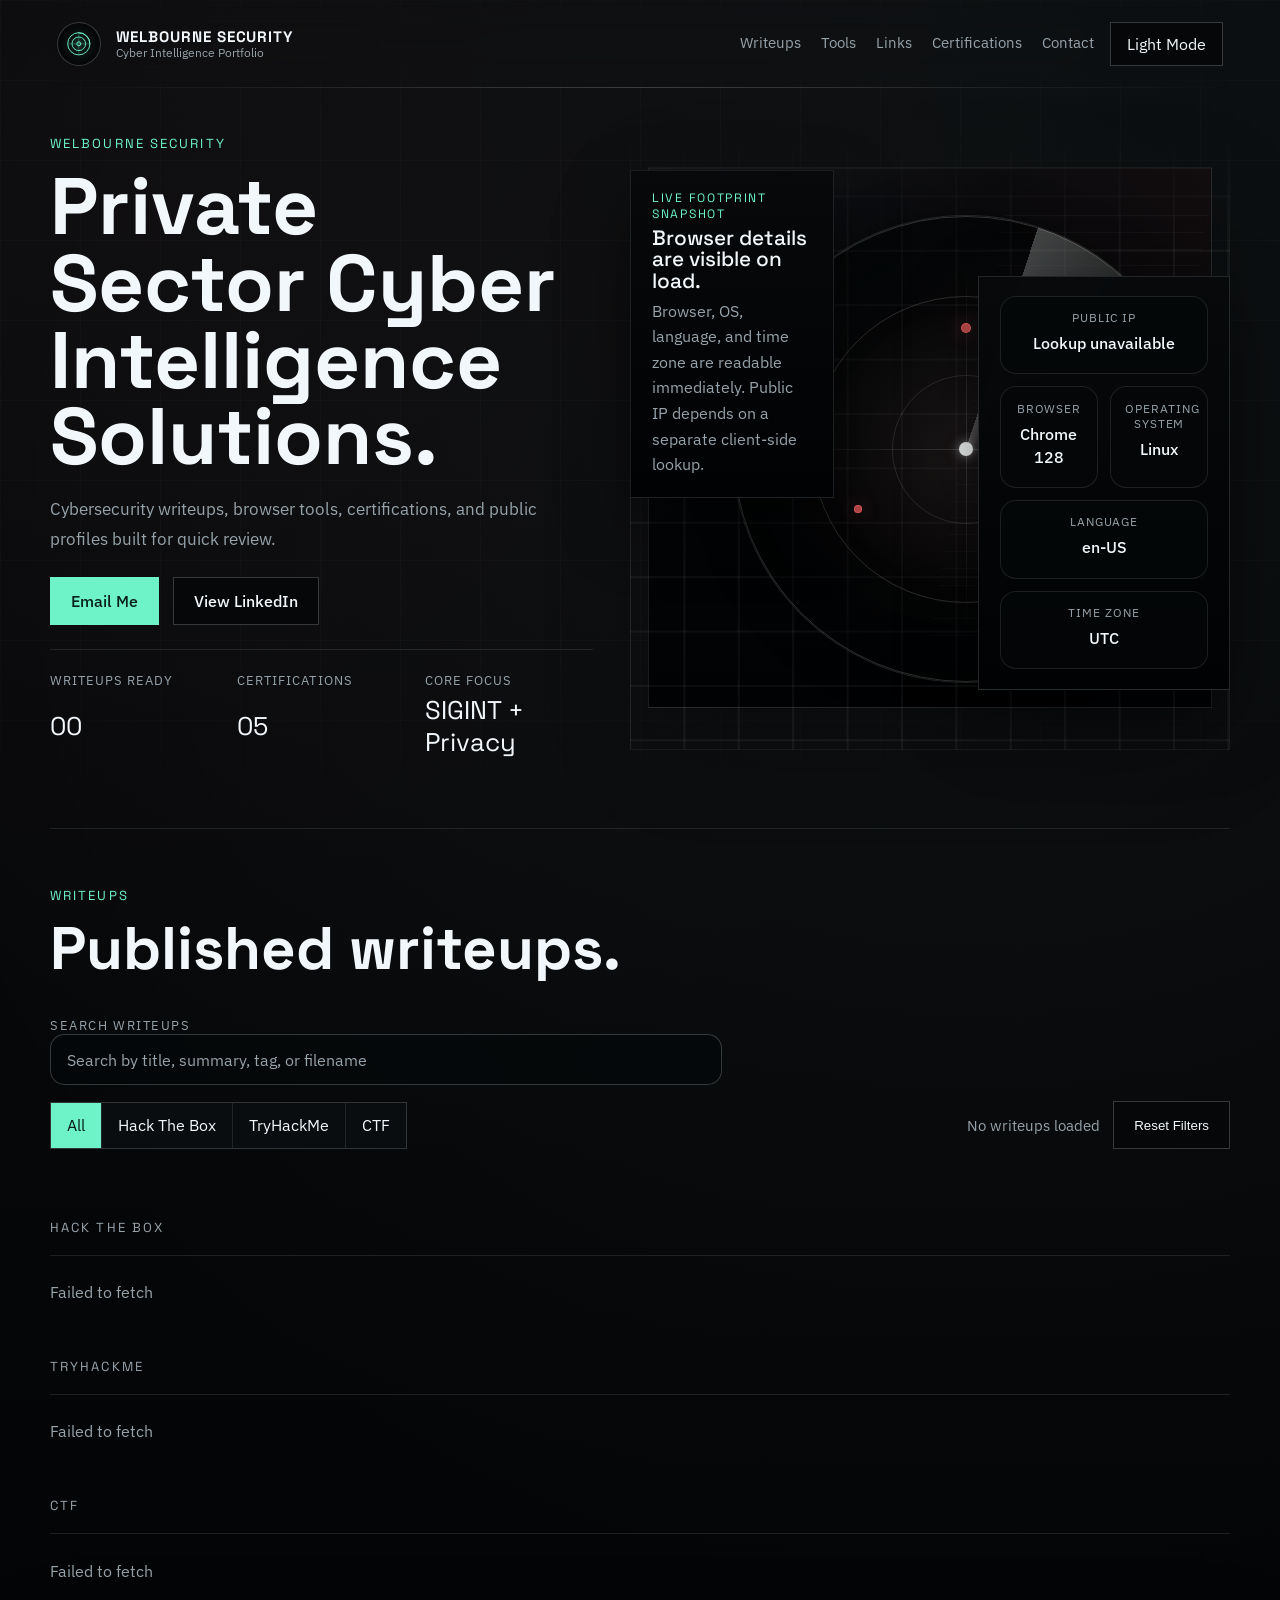
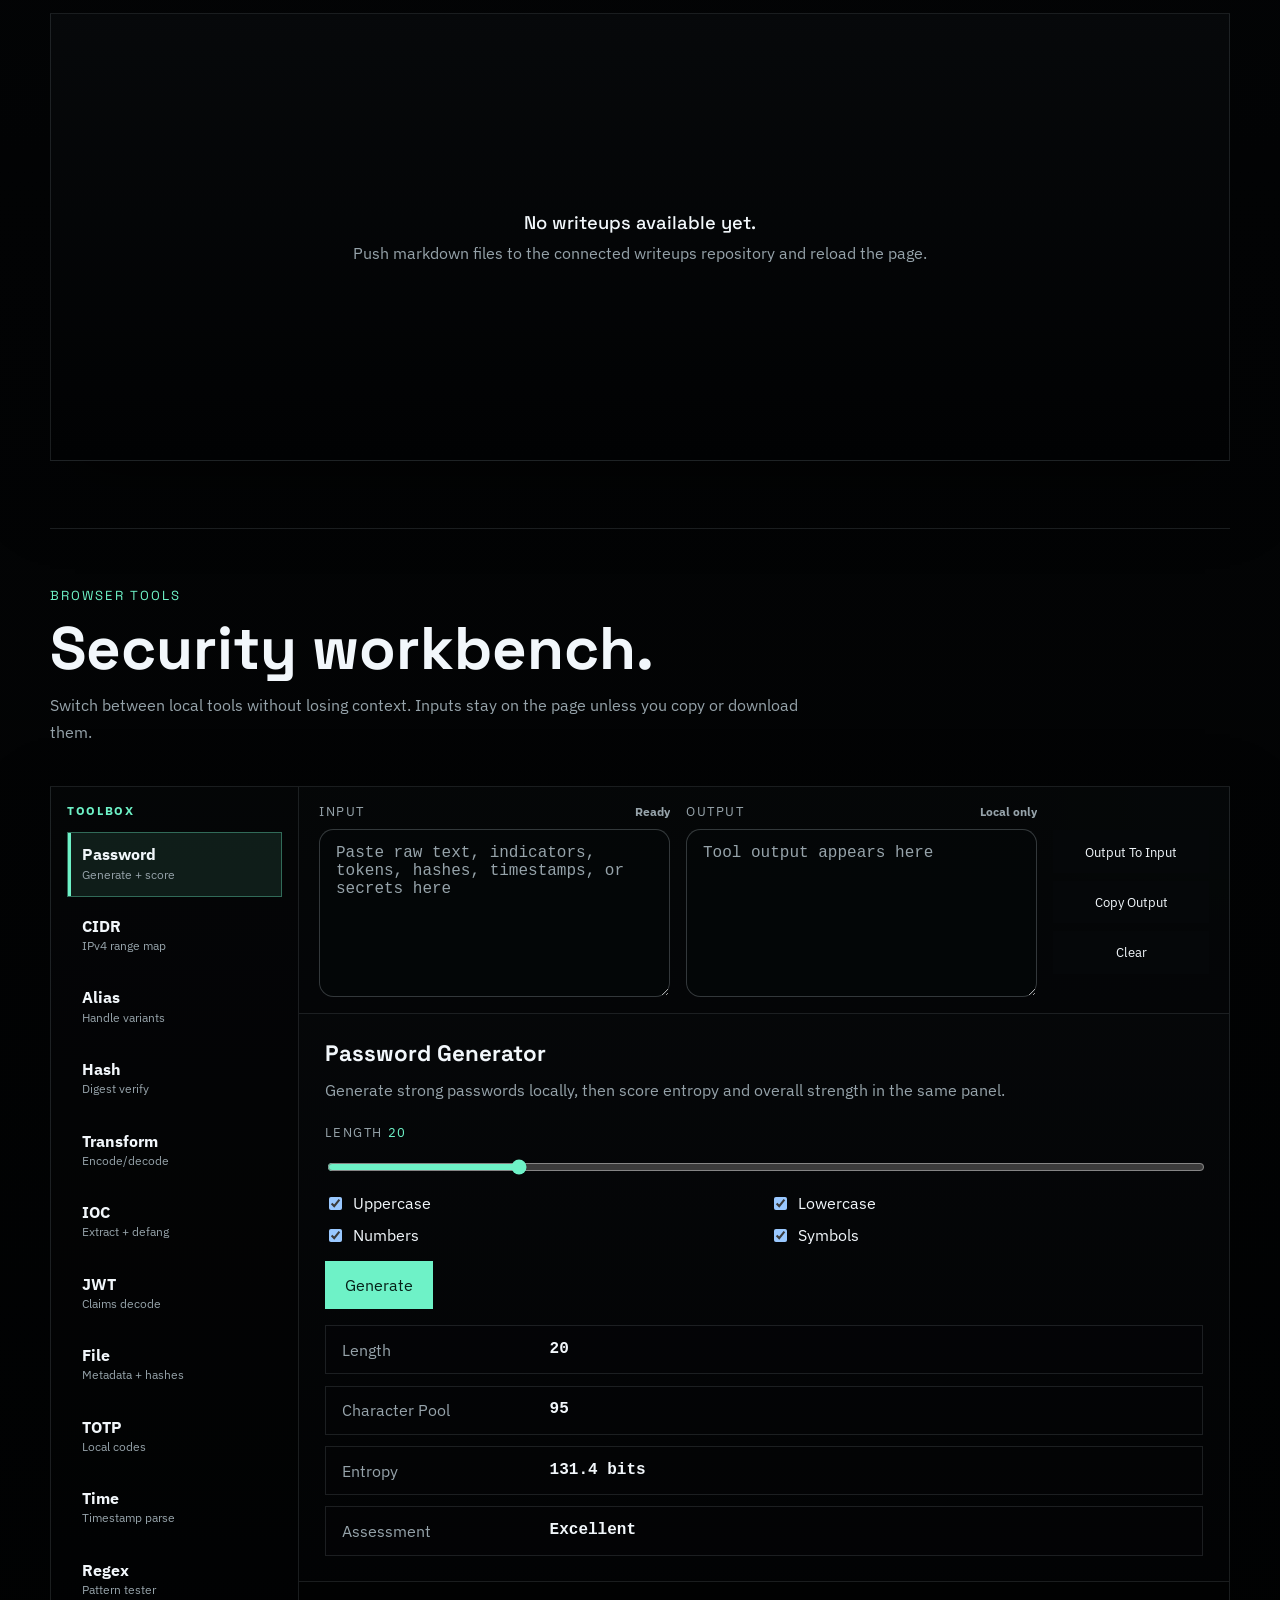
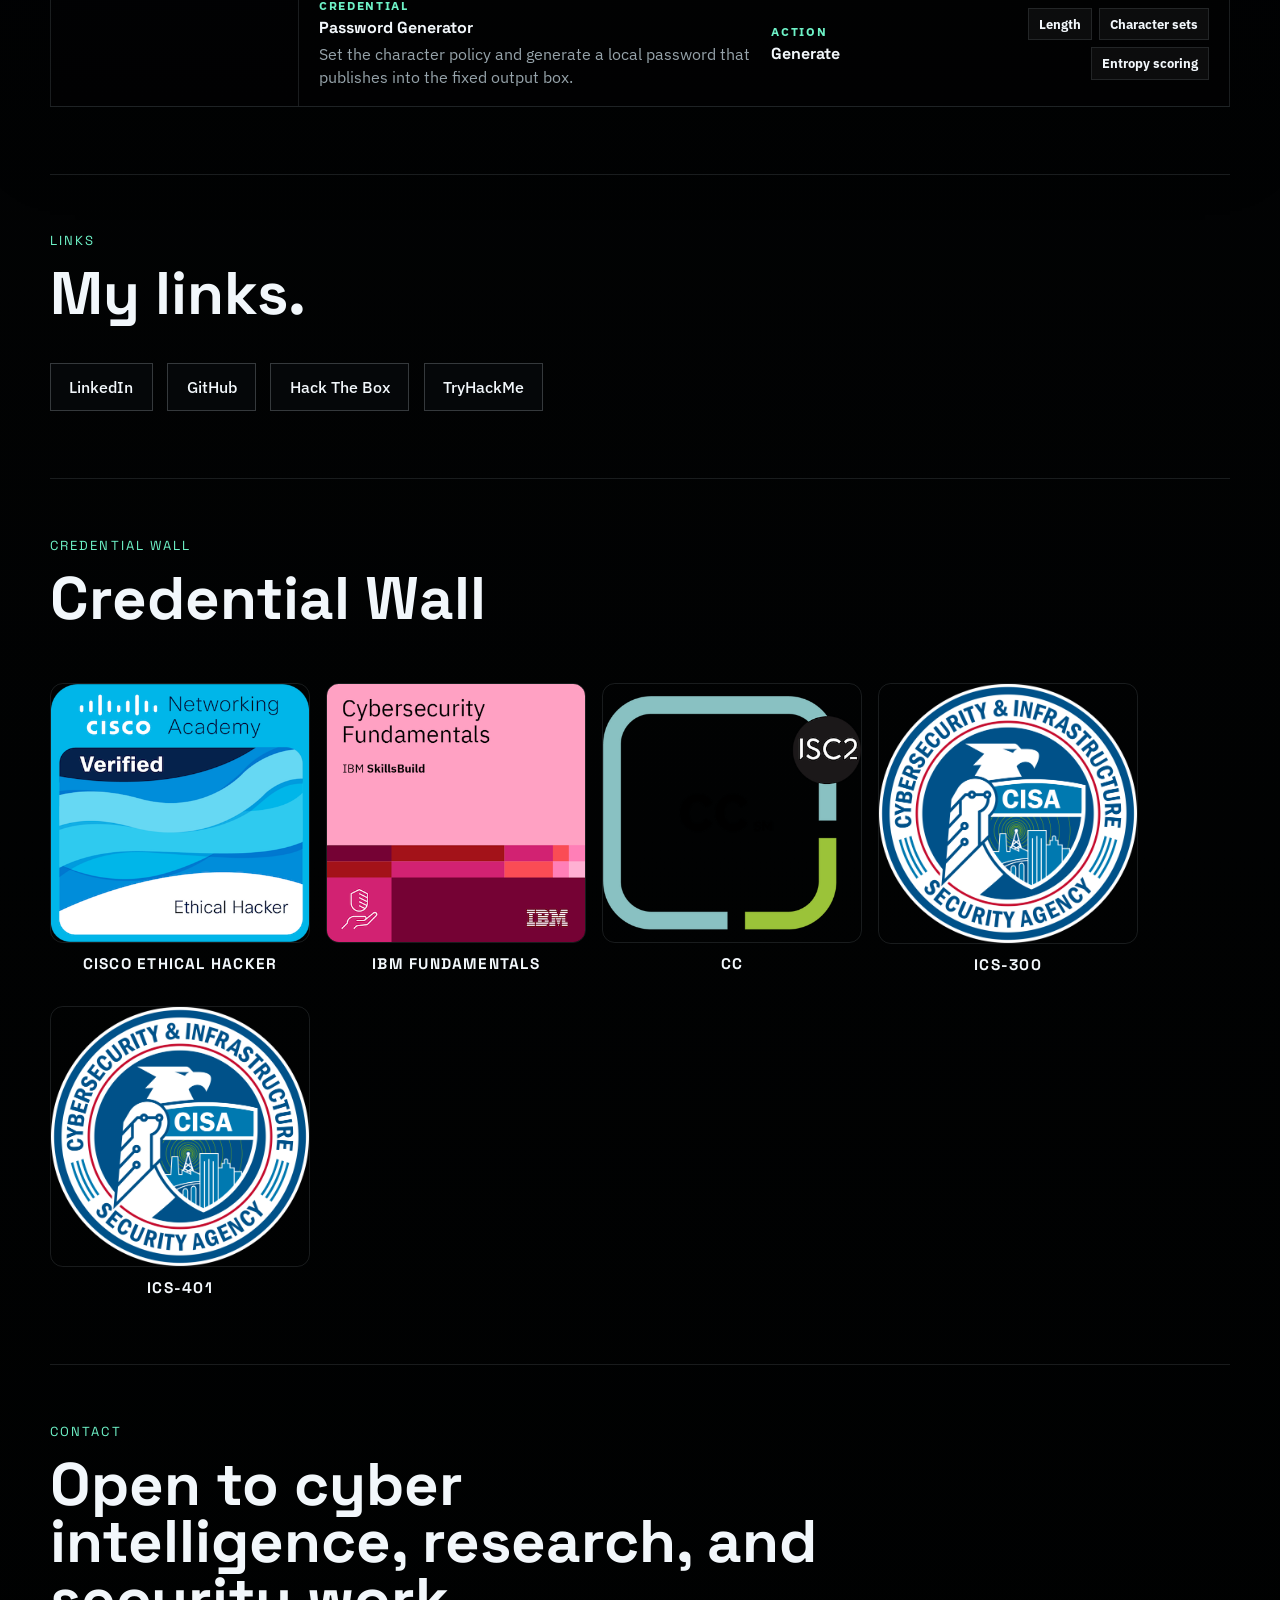
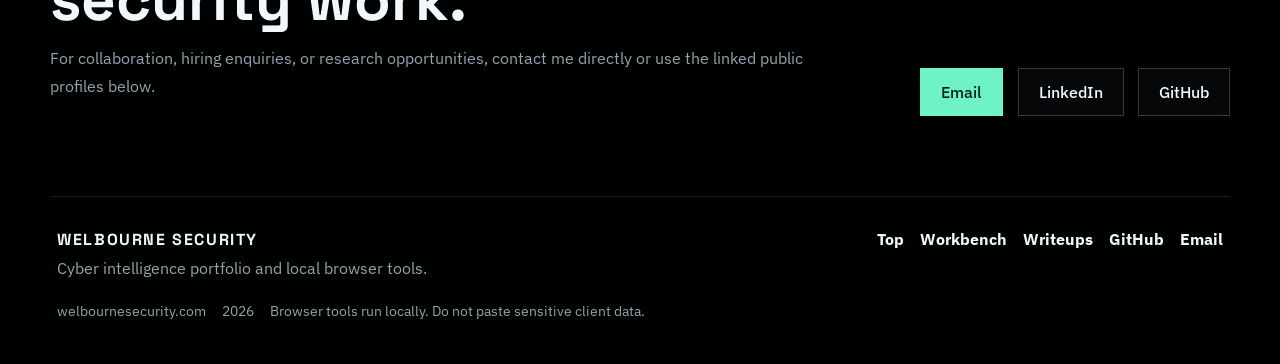
==== commit c1025b02: "Various Fixes Continued Added robots.txt and updated styling" ====
--- a/index.html
+++ b/index.html
@@ -243,28 +243,26 @@
               <section class="tool-shared-workspace" aria-label="Shared tool workspace">
                 <div class="tool-shared-pane">
                   <div class="tool-shared-heading">
-                    <label class="tool-label" for="tool-shared-input">Shared Input</label>
+                    <label class="tool-label" for="tool-shared-input">Input</label>
                     <span id="tool-shared-status">Ready</span>
                   </div>
-                  <textarea class="tool-textarea tool-monospace" id="tool-shared-input" rows="4" spellcheck="false" placeholder="Paste raw text, indicators, tokens, hashes, or timestamps here"></textarea>
+                  <textarea class="tool-textarea tool-monospace" id="tool-shared-input" rows="6" spellcheck="false" placeholder="Paste raw text, indicators, tokens, hashes, timestamps, or secrets here"></textarea>
                 </div>
                 <div class="tool-shared-actions" aria-label="Workspace actions">
-                  <button class="action primary tool-button" id="tool-workspace-use-input" type="button">Use Input</button>
-                  <button class="action secondary tool-button" id="tool-workspace-capture-output" type="button">Capture Output</button>
                   <button class="action secondary tool-button" id="tool-workspace-output-to-input" type="button">Output To Input</button>
                   <button class="action secondary tool-button" id="tool-workspace-copy-output" type="button">Copy Output</button>
                   <button class="action secondary tool-button" id="tool-workspace-clear" type="button">Clear</button>
                 </div>
                 <div class="tool-shared-pane">
                   <div class="tool-shared-heading">
-                    <label class="tool-label" for="tool-shared-output">Shared Output</label>
+                    <label class="tool-label" for="tool-shared-output">Output</label>
                     <span>Local only</span>
                   </div>
-                  <textarea class="tool-textarea tool-monospace" id="tool-shared-output" rows="4" spellcheck="false" placeholder="Captured results and reports appear here"></textarea>
+                  <textarea class="tool-textarea tool-monospace" id="tool-shared-output" rows="6" spellcheck="false" placeholder="Tool output appears here"></textarea>
                 </div>
               </section>
               <div class="tool-grid">
-            <article class="tool-panel mobile-tool is-active" id="tool-password" data-tool-id="password" data-tool-title="Password Generator" data-tool-mode="Credential" data-tool-action="Generate / Copy" data-tool-settings="Length, Character sets, Entropy scoring" data-tool-flow="Set the character policy, generate locally, then copy the password if it meets the target strength." role="tabpanel" aria-labelledby="tool-tab-password" tabindex="0">
+            <article class="tool-panel mobile-tool is-active" id="tool-password" data-tool-id="password" data-tool-title="Password Generator" data-tool-mode="Credential" data-tool-action="Generate" data-tool-settings="Length, Character sets, Entropy scoring" data-tool-flow="Set the character policy and generate a local password that publishes into the fixed output box." role="tabpanel" aria-labelledby="tool-tab-password" tabindex="0">
               <div class="tool-header">
                 <div>
                   <h3>Password Generator</h3>
@@ -282,10 +280,9 @@
                 </div>
                 <div class="tool-actions">
                   <button class="action primary tool-button" id="generate-password" type="button">Generate</button>
-                  <button class="action secondary tool-button" id="copy-password" type="button">Copy</button>
-                </div>
-                <label class="tool-label" for="password-output">Password</label>
-                <textarea class="tool-textarea tool-monospace" id="password-output" rows="3" spellcheck="false" aria-live="polite"></textarea>
+                </div>
+                <label class="tool-label tool-unified-hidden" for="password-output">Password</label>
+                <textarea class="tool-textarea tool-monospace tool-unified-hidden" id="password-output" rows="3" spellcheck="false" aria-live="polite"></textarea>
                 <div class="tool-results" id="password-strength-results" aria-live="polite"></div>
               </div>
             </article>
@@ -298,8 +295,8 @@
                 </div>
               </div>
               <div class="tool-controls">
-                <label class="tool-label" for="subnet-input">IPv4 / CIDR</label>
-                <input class="tool-input" id="subnet-input" type="text" placeholder="192.168.1.10/24" />
+                <label class="tool-label tool-unified-hidden" for="subnet-input">IPv4 / CIDR</label>
+                <input class="tool-input tool-unified-hidden" id="subnet-input" type="text" placeholder="192.168.1.10/24" />
                 <button class="action primary tool-button" id="calculate-subnet" type="button">Calculate</button>
                 <div class="tool-results" id="subnet-results" aria-live="polite"></div>
               </div>
@@ -313,9 +310,9 @@
                 </div>
               </div>
               <div class="tool-controls">
-                <input class="tool-input" id="alias-first-name" type="text" placeholder="First name" />
-                <input class="tool-input" id="alias-last-name" type="text" placeholder="Last name" />
-                <input class="tool-input" id="alias-keyword" type="text" placeholder="Keyword or niche" />
+                <input class="tool-input tool-unified-hidden" id="alias-first-name" type="text" placeholder="First name" />
+                <input class="tool-input tool-unified-hidden" id="alias-last-name" type="text" placeholder="Last name" />
+                <input class="tool-input tool-unified-hidden" id="alias-keyword" type="text" placeholder="Keyword or niche" />
                 <div class="tool-actions">
                   <button class="action primary tool-button" id="generate-alias" type="button">Generate</button>
                   <button class="action secondary tool-button" id="generate-random-alias" type="button">Random Seed</button>
@@ -332,8 +329,8 @@
                 </div>
               </div>
               <div class="tool-controls">
-                <label class="tool-label" for="hash-input">Text Input</label>
-                <textarea class="tool-textarea tool-monospace" id="hash-input" rows="5" spellcheck="false" placeholder="Paste text to hash locally"></textarea>
+                <label class="tool-label tool-unified-hidden" for="hash-input">Text Input</label>
+                <textarea class="tool-textarea tool-monospace tool-unified-hidden" id="hash-input" rows="5" spellcheck="false" placeholder="Paste text to hash locally"></textarea>
                 <label class="tool-label" for="hash-compare">Compare Hash</label>
                 <input class="tool-input tool-monospace" id="hash-compare" type="text" placeholder="Optional digest to verify" spellcheck="false" />
                 <div class="tool-actions">
@@ -343,7 +340,7 @@
               </div>
             </article>
 
-            <article class="tool-panel is-wide mobile-tool" id="tool-codec" data-tool-id="codec" data-tool-title="Encoder / Decoder" data-tool-mode="Transform" data-tool-action="Encode / Decode / Swap" data-tool-settings="Base64, URL, Hex, HTML entities" data-tool-flow="Pick a transform mode, convert the input, then swap or copy output as the next working value." role="tabpanel" aria-labelledby="tool-tab-codec" tabindex="0" hidden>
+            <article class="tool-panel is-wide mobile-tool" id="tool-codec" data-tool-id="codec" data-tool-title="Encoder / Decoder" data-tool-mode="Transform" data-tool-action="Encode / Decode" data-tool-settings="Base64, URL, Hex, HTML entities" data-tool-flow="Pick a transform mode and convert the fixed input into the fixed output box." role="tabpanel" aria-labelledby="tool-tab-codec" tabindex="0" hidden>
               <div class="tool-header">
                 <div>
                   <h3>Encoder / Decoder</h3>
@@ -358,20 +355,18 @@
                   <button class="tool-mode-option" type="button" data-codec-mode="hex" aria-pressed="false">Hex</button>
                   <button class="tool-mode-option" type="button" data-codec-mode="html" aria-pressed="false">HTML Entity</button>
                 </div>
-                <label class="tool-label" for="codec-input">Input</label>
-                <textarea class="tool-textarea tool-monospace" id="codec-input" rows="6" spellcheck="false" placeholder="Paste text to encode or decode"></textarea>
+                <label class="tool-label tool-unified-hidden" for="codec-input">Input</label>
+                <textarea class="tool-textarea tool-monospace tool-unified-hidden" id="codec-input" rows="6" spellcheck="false" placeholder="Paste text to encode or decode"></textarea>
                 <div class="tool-actions">
                   <button class="action primary tool-button" id="codec-encode" type="button">Encode</button>
                   <button class="action secondary tool-button" id="codec-decode" type="button">Decode</button>
-                  <button class="action secondary tool-button" id="codec-swap" type="button">Swap</button>
-                  <button class="action secondary tool-button" id="codec-copy" type="button">Copy Output</button>
-                </div>
-                <label class="tool-label" for="codec-output">Output</label>
-                <textarea class="tool-textarea tool-monospace" id="codec-output" rows="6" spellcheck="false" readonly></textarea>
-              </div>
-            </article>
-
-            <article class="tool-panel is-wide mobile-tool" id="tool-ioc" data-tool-id="ioc" data-tool-title="IOC Extractor + Defanger" data-tool-mode="Intel" data-tool-action="Extract / Defang / Refang" data-tool-settings="URLs, Domains, IPs, Hashes, CVEs, Emails" data-tool-flow="Paste raw notes or logs, extract indicators, then defang or refang the result for reporting." role="tabpanel" aria-labelledby="tool-tab-ioc" tabindex="0" hidden>
+                </div>
+                <label class="tool-label tool-unified-hidden" for="codec-output">Output</label>
+                <textarea class="tool-textarea tool-monospace tool-unified-hidden" id="codec-output" rows="6" spellcheck="false" readonly></textarea>
+              </div>
+            </article>
+
+            <article class="tool-panel is-wide mobile-tool" id="tool-ioc" data-tool-id="ioc" data-tool-title="IOC Extractor + Defanger" data-tool-mode="Intel" data-tool-action="Extract / Defang / Refang" data-tool-settings="URLs, Domains, IPs, Hashes, CVEs, Emails" data-tool-flow="Paste raw notes or logs, then extract, defang, or refang values into the fixed output box." role="tabpanel" aria-labelledby="tool-tab-ioc" tabindex="0" hidden>
               <div class="tool-header">
                 <div>
                   <h3>IOC Extractor + Defanger</h3>
@@ -379,17 +374,16 @@
                 </div>
               </div>
               <div class="tool-controls">
-                <label class="tool-label" for="ioc-input">Source Text</label>
-                <textarea class="tool-textarea tool-monospace" id="ioc-input" rows="7" spellcheck="false" placeholder="Paste logs, alerts, URLs, domains, hashes, emails, or CVEs"></textarea>
+                <label class="tool-label tool-unified-hidden" for="ioc-input">Source Text</label>
+                <textarea class="tool-textarea tool-monospace tool-unified-hidden" id="ioc-input" rows="7" spellcheck="false" placeholder="Paste logs, alerts, URLs, domains, hashes, emails, or CVEs"></textarea>
                 <div class="tool-actions">
                   <button class="action primary tool-button" id="extract-iocs" type="button">Extract IOCs</button>
                   <button class="action secondary tool-button" id="defang-iocs" type="button">Defang</button>
                   <button class="action secondary tool-button" id="refang-iocs" type="button">Refang</button>
-                  <button class="action secondary tool-button" id="copy-ioc-report" type="button">Copy Report</button>
                 </div>
                 <div class="tool-results" id="ioc-results" aria-live="polite"></div>
-                <label class="tool-label" for="ioc-output">Report</label>
-                <textarea class="tool-textarea tool-monospace" id="ioc-output" rows="8" spellcheck="false" readonly></textarea>
+                <label class="tool-label tool-unified-hidden" for="ioc-output">Report</label>
+                <textarea class="tool-textarea tool-monospace tool-unified-hidden" id="ioc-output" rows="8" spellcheck="false" readonly></textarea>
               </div>
             </article>
 
@@ -401,11 +395,11 @@
                 </div>
               </div>
               <div class="tool-controls">
-                <label class="tool-label" for="jwt-input">JWT</label>
-                <textarea class="tool-textarea tool-monospace" id="jwt-input" rows="5" spellcheck="false" placeholder="eyJhbGciOi..."></textarea>
+                <label class="tool-label tool-unified-hidden" for="jwt-input">JWT</label>
+                <textarea class="tool-textarea tool-monospace tool-unified-hidden" id="jwt-input" rows="5" spellcheck="false" placeholder="eyJhbGciOi..."></textarea>
                 <button class="action primary tool-button" id="decode-jwt" type="button">Decode</button>
                 <div class="tool-results" id="jwt-results" aria-live="polite"></div>
-                <div class="tool-stack">
+                <div class="tool-stack tool-unified-hidden">
                   <div>
                     <p class="tool-label">Header</p>
                     <pre class="tool-pre" id="jwt-header-output"></pre>
@@ -433,7 +427,7 @@
               </div>
             </article>
 
-            <article class="tool-panel mobile-tool" id="tool-totp" data-tool-id="totp" data-tool-title="TOTP Generator" data-tool-mode="MFA" data-tool-action="Generate / Copy Code" data-tool-settings="Base32 secret, Period, Refresh timer" data-tool-flow="Enter a Base32 secret, generate a local one-time code, and monitor the refresh window." role="tabpanel" aria-labelledby="tool-tab-totp" tabindex="0" hidden>
+            <article class="tool-panel mobile-tool" id="tool-totp" data-tool-id="totp" data-tool-title="TOTP Generator" data-tool-mode="MFA" data-tool-action="Generate" data-tool-settings="Base32 secret, Period, Refresh timer" data-tool-flow="Enter a Base32 secret in the fixed input box and generate a local one-time code." role="tabpanel" aria-labelledby="tool-tab-totp" tabindex="0" hidden>
               <div class="tool-header">
                 <div>
                   <h3>TOTP Generator</h3>
@@ -441,15 +435,14 @@
                 </div>
               </div>
               <div class="tool-controls">
-                <label class="tool-label" for="totp-secret">Base32 Secret</label>
-                <input class="tool-input tool-monospace" id="totp-secret" type="text" placeholder="JBSWY3DPEHPK3PXP" spellcheck="false" />
+                <label class="tool-label tool-unified-hidden" for="totp-secret">Base32 Secret</label>
+                <input class="tool-input tool-monospace tool-unified-hidden" id="totp-secret" type="text" placeholder="JBSWY3DPEHPK3PXP" spellcheck="false" />
                 <label class="tool-label" for="totp-period">Period (seconds)</label>
                 <input class="tool-input" id="totp-period" type="number" min="15" max="120" value="30" />
                 <div class="tool-actions">
                   <button class="action primary tool-button" id="generate-totp" type="button">Generate</button>
-                  <button class="action secondary tool-button" id="copy-totp" type="button">Copy Code</button>
-                </div>
-                <div class="tool-output tool-monospace" id="totp-output" aria-live="polite">------</div>
+                </div>
+                <div class="tool-output tool-monospace tool-unified-hidden" id="totp-output" aria-live="polite">------</div>
                 <div class="tool-results" id="totp-results" aria-live="polite"></div>
               </div>
             </article>
@@ -462,8 +455,8 @@
                 </div>
               </div>
               <div class="tool-controls">
-                <label class="tool-label" for="timestamp-input">Timestamp Input</label>
-                <input class="tool-input tool-monospace" id="timestamp-input" type="text" placeholder="1712332800 or 2026-04-05T20:00:00Z" spellcheck="false" />
+                <label class="tool-label tool-unified-hidden" for="timestamp-input">Timestamp Input</label>
+                <input class="tool-input tool-monospace tool-unified-hidden" id="timestamp-input" type="text" placeholder="1712332800 or 2026-04-05T20:00:00Z" spellcheck="false" />
                 <button class="action primary tool-button" id="convert-timestamp" type="button">Convert</button>
                 <div class="tool-results" id="timestamp-results" aria-live="polite"></div>
               </div>
@@ -499,8 +492,8 @@
                   <label><input id="regex-flag-s" type="checkbox" /> Dotall</label>
                   <label><input id="regex-flag-u" type="checkbox" /> Unicode</label>
                 </div>
-                <label class="tool-label" for="regex-input">Test Text</label>
-                <textarea class="tool-textarea tool-monospace" id="regex-input" rows="7" spellcheck="false" placeholder="Paste text to test"></textarea>
+                <label class="tool-label tool-unified-hidden" for="regex-input">Test Text</label>
+                <textarea class="tool-textarea tool-monospace tool-unified-hidden" id="regex-input" rows="7" spellcheck="false" placeholder="Paste text to test"></textarea>
                 <button class="action primary tool-button" id="run-regex" type="button">Run</button>
                 <div class="tool-results" id="regex-results" aria-live="polite"></div>
                 <div class="tool-preview" id="regex-preview" aria-live="polite"></div>
--- a/styles.css
+++ b/styles.css
@@ -85,6 +85,546 @@
 .page-shell {
   position: relative;
   overflow: clip;
+}
+
+.roc-page {
+  min-height: 100svh;
+  overflow-x: hidden;
+  background:
+    linear-gradient(rgba(110, 242, 199, 0.03) 1px, transparent 1px),
+    linear-gradient(90deg, rgba(110, 242, 199, 0.026) 1px, transparent 1px),
+    radial-gradient(circle at 74% 8%, rgba(110, 242, 199, 0.13), transparent 23%),
+    radial-gradient(circle at 18% 12%, rgba(255, 100, 100, 0.07), transparent 19%),
+    linear-gradient(180deg, #080b0d 0%, #020405 44%, #000101 100%);
+  background-size: 4.6rem 4.6rem, 4.6rem 4.6rem, auto, auto, auto;
+}
+
+.roc-page::before {
+  opacity: 0.58;
+}
+
+.roc-shell {
+  position: relative;
+  display: grid;
+  gap: clamp(3rem, 7vw, 6.5rem);
+  width: min(1220px, calc(100vw - 2rem));
+  margin: 0 auto;
+  padding: clamp(1rem, 3vw, 2.2rem) 0 clamp(2rem, 5vw, 4rem);
+}
+
+.roc-hero {
+  display: grid;
+  grid-template-columns: minmax(0, 1fr) minmax(17rem, 0.55fr);
+  gap: clamp(2rem, 6vw, 5rem);
+  align-items: end;
+  min-height: min(42rem, 82svh);
+  padding-top: clamp(5rem, 9vw, 8rem);
+}
+
+.roc-brand {
+  position: absolute;
+  top: clamp(1rem, 3vw, 2rem);
+  left: 0;
+  display: inline-flex;
+  gap: 0.65rem;
+  align-items: center;
+  color: rgba(242, 247, 251, 0.72);
+  font-size: 0.82rem;
+  font-weight: 700;
+  letter-spacing: 0.08em;
+  text-transform: uppercase;
+}
+
+.roc-brand img {
+  width: 1.35rem;
+  height: 1.35rem;
+}
+
+.roc-hero-copy {
+  display: grid;
+  gap: 1.2rem;
+  max-width: 48rem;
+}
+
+.roc-kicker {
+  margin: 0;
+  color: var(--accent);
+  font-family: "Space Grotesk", sans-serif;
+  font-size: 0.78rem;
+  font-weight: 700;
+  letter-spacing: 0.16em;
+  text-transform: uppercase;
+}
+
+.roc-hero h1,
+.roc-section-heading h2,
+.roc-process h2,
+.roc-sources h2 {
+  margin: 0;
+  font-family: "Space Grotesk", sans-serif;
+  letter-spacing: 0;
+}
+
+.roc-hero h1 {
+  max-width: 11ch;
+  font-size: clamp(4rem, 11vw, 8.25rem);
+  line-height: 0.88;
+}
+
+.roc-hero-copy > p:last-child {
+  max-width: 42rem;
+  margin: 0;
+  color: rgba(242, 247, 251, 0.78);
+  font-size: clamp(1rem, 1.65vw, 1.22rem);
+  line-height: 1.72;
+}
+
+.roc-facts {
+  display: grid;
+  gap: 1rem;
+}
+
+.roc-facts div {
+  display: grid;
+  gap: 0.25rem;
+  padding-block: 1rem;
+  border-top: 1px solid rgba(242, 247, 251, 0.14);
+}
+
+.roc-facts strong {
+  color: var(--accent);
+  font-family: "Space Grotesk", sans-serif;
+  font-size: clamp(2rem, 4.3vw, 3.4rem);
+  line-height: 0.95;
+}
+
+.roc-facts span {
+  color: rgba(242, 247, 251, 0.7);
+  font-size: 0.92rem;
+  line-height: 1.45;
+}
+
+.roc-map-section,
+.roc-operator,
+.roc-process,
+.roc-sources {
+  display: grid;
+  gap: 1.35rem;
+}
+
+.roc-section-heading {
+  display: grid;
+  gap: 0.65rem;
+  max-width: 54rem;
+}
+
+.roc-section-heading h2,
+.roc-process h2,
+.roc-sources h2 {
+  font-size: clamp(2.15rem, 4.8vw, 4.5rem);
+  line-height: 0.98;
+}
+
+.roc-section-heading p:last-child,
+.roc-process span,
+.roc-sources p {
+  margin: 0;
+  color: rgba(242, 247, 251, 0.72);
+  line-height: 1.65;
+}
+
+.roc-workspace {
+  display: grid;
+  grid-template-columns: minmax(0, 1fr) minmax(19rem, 0.38fr);
+  gap: 1rem;
+  align-items: stretch;
+}
+
+.roc-map-panel,
+.roc-inspector,
+.roc-operator,
+.roc-process,
+.roc-sources {
+  border: 1px solid rgba(242, 247, 251, 0.12);
+  background: rgba(1, 4, 5, 0.64);
+  box-shadow: 0 28px 80px rgba(0, 0, 0, 0.34);
+  backdrop-filter: blur(18px);
+}
+
+.roc-map-panel {
+  position: relative;
+  min-height: 40rem;
+  overflow: hidden;
+}
+
+.roc-map {
+  display: block;
+  width: 100%;
+  height: 100%;
+  min-height: 40rem;
+}
+
+.roc-map-grid {
+  fill: none;
+  stroke: rgba(242, 247, 251, 0.045);
+  stroke-width: 1;
+}
+
+.roc-uk-map-image {
+  opacity: 0.78;
+  pointer-events: none;
+  filter: drop-shadow(0 0 16px rgba(110, 242, 199, 0.14));
+}
+
+.roc-link {
+  stroke: rgba(110, 242, 199, 0.16);
+  stroke-width: 1;
+}
+
+.roc-point {
+  cursor: pointer;
+  outline: none;
+}
+
+.roc-point circle {
+  fill: rgba(242, 247, 251, 0.8);
+  stroke: #020405;
+  stroke-width: 1.6;
+  transition: transform 150ms ease, fill 150ms ease, stroke 150ms ease;
+}
+
+.roc-point text {
+  fill: rgba(242, 247, 251, 0.8);
+  font-family: "Space Grotesk", sans-serif;
+  font-size: 0.62rem;
+  font-weight: 700;
+  paint-order: stroke;
+  stroke: #020405;
+  stroke-width: 3px;
+}
+
+.roc-point-control circle {
+  fill: var(--accent);
+}
+
+.roc-point-post circle {
+  fill: rgba(255, 100, 100, 0.86);
+}
+
+.roc-point:hover circle,
+.roc-point:focus-visible circle,
+.roc-point.is-selected circle {
+  fill: #f2f7fb;
+  stroke: var(--accent);
+  transform: scale(1.45);
+}
+
+.roc-inspector {
+  display: grid;
+  gap: 1rem;
+  align-content: start;
+  padding: 1rem;
+}
+
+.roc-layer-controls {
+  display: grid;
+  grid-template-columns: 1fr;
+  gap: 0.55rem;
+}
+
+.roc-toggle {
+  display: flex;
+  width: 100%;
+  min-width: 0;
+  align-items: center;
+  justify-content: space-between;
+  gap: 0.7rem;
+  border: 1px solid rgba(242, 247, 251, 0.12);
+  color: rgba(242, 247, 251, 0.72);
+  background: rgba(255, 255, 255, 0.035);
+  font: inherit;
+  text-align: left;
+  cursor: pointer;
+}
+
+.roc-toggle {
+  min-height: 2.8rem;
+  padding: 0.7rem 0.8rem;
+  font-family: "Space Grotesk", sans-serif;
+  font-size: 0.8rem;
+  font-weight: 700;
+  letter-spacing: 0.08em;
+  text-transform: uppercase;
+}
+
+.roc-toggle.is-active {
+  border-color: rgba(110, 242, 199, 0.36);
+  color: var(--text);
+  background: rgba(110, 242, 199, 0.1);
+}
+
+.roc-toggle:hover,
+.roc-toggle:focus-visible {
+  border-color: rgba(110, 242, 199, 0.42);
+  outline: none;
+}
+
+.roc-selected {
+  display: grid;
+  gap: 0.85rem;
+  padding: 1rem;
+  border: 1px solid rgba(242, 247, 251, 0.1);
+  background: rgba(0, 1, 1, 0.28);
+}
+
+.roc-selected h3 {
+  margin: 0;
+  font-family: "Space Grotesk", sans-serif;
+  font-size: 1.35rem;
+  line-height: 1.05;
+}
+
+.roc-selected dl {
+  display: grid;
+  gap: 0.65rem;
+  margin: 0;
+}
+
+.roc-selected dl div {
+  display: grid;
+  grid-template-columns: minmax(4.25rem, 0.4fr) minmax(0, 1fr);
+  gap: 0.7rem;
+}
+
+.roc-selected dt,
+.roc-selected dd {
+  margin: 0;
+}
+
+.roc-selected dt {
+  color: rgba(150, 163, 170, 0.9);
+  font-size: 0.76rem;
+  font-weight: 700;
+  letter-spacing: 0.08em;
+  text-transform: uppercase;
+}
+
+.roc-selected dd,
+.roc-selected p {
+  color: rgba(242, 247, 251, 0.74);
+  line-height: 1.55;
+}
+
+.roc-selected p {
+  margin: 0;
+}
+
+.roc-operator {
+  grid-template-columns: minmax(0, 0.52fr) minmax(0, 1fr);
+  gap: clamp(1rem, 3vw, 2rem);
+  padding: clamp(1rem, 3vw, 1.6rem);
+}
+
+.roc-operator-heading {
+  display: grid;
+  align-content: start;
+  gap: 0.75rem;
+}
+
+.roc-operator-heading h2 {
+  margin: 0;
+  font-family: "Space Grotesk", sans-serif;
+  font-size: clamp(2rem, 4vw, 3.6rem);
+  line-height: 0.98;
+}
+
+.roc-operator-heading p:last-child {
+  margin: 0;
+  color: rgba(242, 247, 251, 0.72);
+  line-height: 1.6;
+}
+
+.roc-calculator,
+.roc-report-grid {
+  display: grid;
+  gap: 0.8rem;
+}
+
+.roc-report-row {
+  display: grid;
+  grid-template-columns: minmax(5rem, 0.2fr) minmax(12rem, 1fr) minmax(8rem, 0.28fr);
+  gap: 0.6rem;
+  align-items: center;
+}
+
+.roc-report-row > span {
+  color: rgba(242, 247, 251, 0.62);
+  font-family: "Space Grotesk", sans-serif;
+  font-size: 0.78rem;
+  font-weight: 700;
+  letter-spacing: 0.08em;
+  text-transform: uppercase;
+}
+
+.roc-report-row select,
+.roc-report-row input {
+  min-width: 0;
+  min-height: 2.9rem;
+  border: 1px solid rgba(242, 247, 251, 0.13);
+  border-radius: 0;
+  background: rgba(2, 4, 5, 0.82);
+  color: var(--text);
+  font: inherit;
+  outline: none;
+  padding: 0.7rem 0.75rem;
+}
+
+.roc-report-row select:focus,
+.roc-report-row input:focus {
+  border-color: rgba(110, 242, 199, 0.5);
+}
+
+.roc-calculator-actions {
+  display: flex;
+  flex-wrap: wrap;
+  gap: 0.55rem;
+}
+
+.roc-calc-button {
+  min-height: 2.8rem;
+  border: 1px solid rgba(110, 242, 199, 0.36);
+  border-radius: 0;
+  background: rgba(110, 242, 199, 0.12);
+  color: var(--text);
+  cursor: pointer;
+  font-family: "Space Grotesk", sans-serif;
+  font-size: 0.78rem;
+  font-weight: 700;
+  letter-spacing: 0.08em;
+  padding: 0.7rem 0.9rem;
+  text-transform: uppercase;
+}
+
+.roc-calc-button.is-secondary {
+  border-color: rgba(242, 247, 251, 0.13);
+  background: rgba(242, 247, 251, 0.04);
+  color: rgba(242, 247, 251, 0.72);
+}
+
+.roc-calc-output {
+  display: grid;
+  min-height: 5rem;
+  gap: 0.75rem;
+  align-content: center;
+  border: 1px solid rgba(242, 247, 251, 0.1);
+  background: rgba(2, 4, 5, 0.52);
+  color: rgba(242, 247, 251, 0.72);
+  padding: 1rem;
+}
+
+.roc-calc-output[data-tone="warn"] {
+  border-color: rgba(255, 100, 100, 0.42);
+  color: rgba(255, 185, 185, 0.9);
+}
+
+.roc-calc-output[data-tone="ready"] {
+  border-color: rgba(110, 242, 199, 0.3);
+}
+
+.roc-calc-result,
+.roc-calc-pairs {
+  display: grid;
+  gap: 0.55rem;
+}
+
+.roc-calc-result div,
+.roc-calc-pairs div {
+  display: grid;
+  grid-template-columns: minmax(7rem, 0.36fr) minmax(0, 1fr);
+  gap: 0.75rem;
+}
+
+.roc-calc-result span,
+.roc-calc-pairs span {
+  color: rgba(150, 163, 170, 0.9);
+  font-size: 0.76rem;
+  font-weight: 700;
+  letter-spacing: 0.08em;
+  text-transform: uppercase;
+}
+
+.roc-calc-result strong,
+.roc-calc-pairs strong {
+  color: var(--accent);
+  font-family: "Space Grotesk", sans-serif;
+  font-weight: 700;
+}
+
+.roc-process,
+.roc-sources {
+  padding: clamp(1rem, 3vw, 1.6rem);
+}
+
+.roc-process {
+  grid-template-columns: minmax(0, 0.7fr) minmax(0, 1fr);
+  gap: clamp(1.2rem, 4vw, 3rem);
+}
+
+.roc-process ol {
+  display: grid;
+  gap: 0.9rem;
+  margin: 0;
+  padding: 0;
+  list-style: none;
+}
+
+.roc-process li {
+  display: grid;
+  grid-template-columns: minmax(8rem, 0.36fr) minmax(0, 1fr);
+  gap: 1rem;
+  padding-block: 0.9rem;
+  border-bottom: 1px solid rgba(242, 247, 251, 0.1);
+}
+
+.roc-process li:last-child {
+  border-bottom: 0;
+}
+
+.roc-process strong {
+  color: var(--accent);
+  font-family: "Space Grotesk", sans-serif;
+}
+
+.roc-sources {
+  max-width: 62rem;
+}
+
+.roc-sources ul {
+  display: flex;
+  flex-wrap: wrap;
+  gap: 0.55rem;
+  margin: 0;
+  padding: 0;
+  list-style: none;
+}
+
+.roc-sources a {
+  display: inline-flex;
+  min-height: 2.45rem;
+  align-items: center;
+  border: 1px solid rgba(242, 247, 251, 0.12);
+  padding: 0.58rem 0.72rem;
+  color: rgba(242, 247, 251, 0.76);
+  background: rgba(255, 255, 255, 0.035);
+  font-size: 0.84rem;
+  font-weight: 700;
+}
+
+.roc-sources a:hover,
+.roc-sources a:focus-visible {
+  border-color: rgba(110, 242, 199, 0.42);
+  color: var(--accent);
+  outline: none;
 }
 
 .site-header,
@@ -1066,7 +1606,7 @@
 
 .tool-shared-workspace {
   display: grid;
-  grid-template-columns: minmax(0, 1fr) minmax(0, 1fr) minmax(9rem, 10.5rem);
+  grid-template-columns: minmax(0, 1fr) minmax(0, 1fr) minmax(8.5rem, 9.75rem);
   grid-template-areas: "shared-input shared-output shared-actions";
   gap: 1rem;
   align-items: stretch;
@@ -1124,15 +1664,19 @@
 
 .tool-shared-actions .action {
   width: 100%;
-  min-height: 2.45rem;
+  min-height: 2.65rem;
   justify-content: center;
   padding: 0.52rem 0.75rem;
   font-size: 0.84rem;
 }
 
 .tool-shared-workspace .tool-textarea {
-  min-height: 7.4rem;
+  min-height: 10.5rem;
   resize: vertical;
+}
+
+.tool-unified-hidden {
+  display: none !important;
 }
 
 .tool-grid {
@@ -2426,7 +2970,7 @@
   }
 
   .tool-shared-workspace {
-    grid-template-columns: minmax(0, 1fr) minmax(8.75rem, 10rem);
+    grid-template-columns: minmax(0, 1fr) minmax(8.25rem, 9.75rem);
     grid-template-areas:
       "shared-input shared-actions"
       "shared-output shared-actions";
@@ -2787,7 +3331,7 @@
 
   body.mobile-lite .tool-shared-actions {
     display: grid;
-    grid-template-columns: repeat(2, minmax(0, 1fr));
+    grid-template-columns: repeat(3, minmax(0, 1fr));
     width: 100%;
     min-width: 0;
     gap: 0.6rem;
@@ -2799,12 +3343,8 @@
     padding-inline: 0.6rem;
   }
 
-  body.mobile-lite .tool-shared-actions .action:last-child {
-    grid-column: 1 / -1;
-  }
-
   body.mobile-lite .tool-shared-workspace .tool-textarea {
-    min-height: 6.5rem;
+    min-height: 8.5rem;
   }
 
   body.mobile-lite .tool-shared-heading {
@@ -3031,6 +3571,61 @@
 }
 
 @media (max-width: 620px) {
+  .roc-shell {
+    width: min(100% - 1rem, 1220px);
+    gap: 2.6rem;
+    padding-top: 0.75rem;
+  }
+
+  .roc-hero,
+  .roc-workspace,
+  .roc-operator,
+  .roc-process {
+    grid-template-columns: 1fr;
+  }
+
+  .roc-hero {
+    min-height: auto;
+    padding-top: 5.5rem;
+  }
+
+  .roc-hero h1 {
+    font-size: clamp(3.25rem, 16vw, 5rem);
+  }
+
+  .roc-facts {
+    grid-template-columns: 1fr;
+  }
+
+  .roc-map-panel {
+    min-height: 33rem;
+  }
+
+  .roc-map {
+    min-height: 33rem;
+  }
+
+  .roc-layer-controls {
+    grid-template-columns: 1fr;
+  }
+
+  .roc-selected dl div,
+  .roc-report-row,
+  .roc-calc-result div,
+  .roc-calc-pairs div,
+  .roc-process li {
+    grid-template-columns: 1fr;
+    gap: 0.35rem;
+  }
+
+  .roc-sources ul {
+    display: grid;
+  }
+
+  .roc-sources a {
+    width: 100%;
+  }
+
   .section-intro h2,
   .contact-copy h2,
   .feature-title {
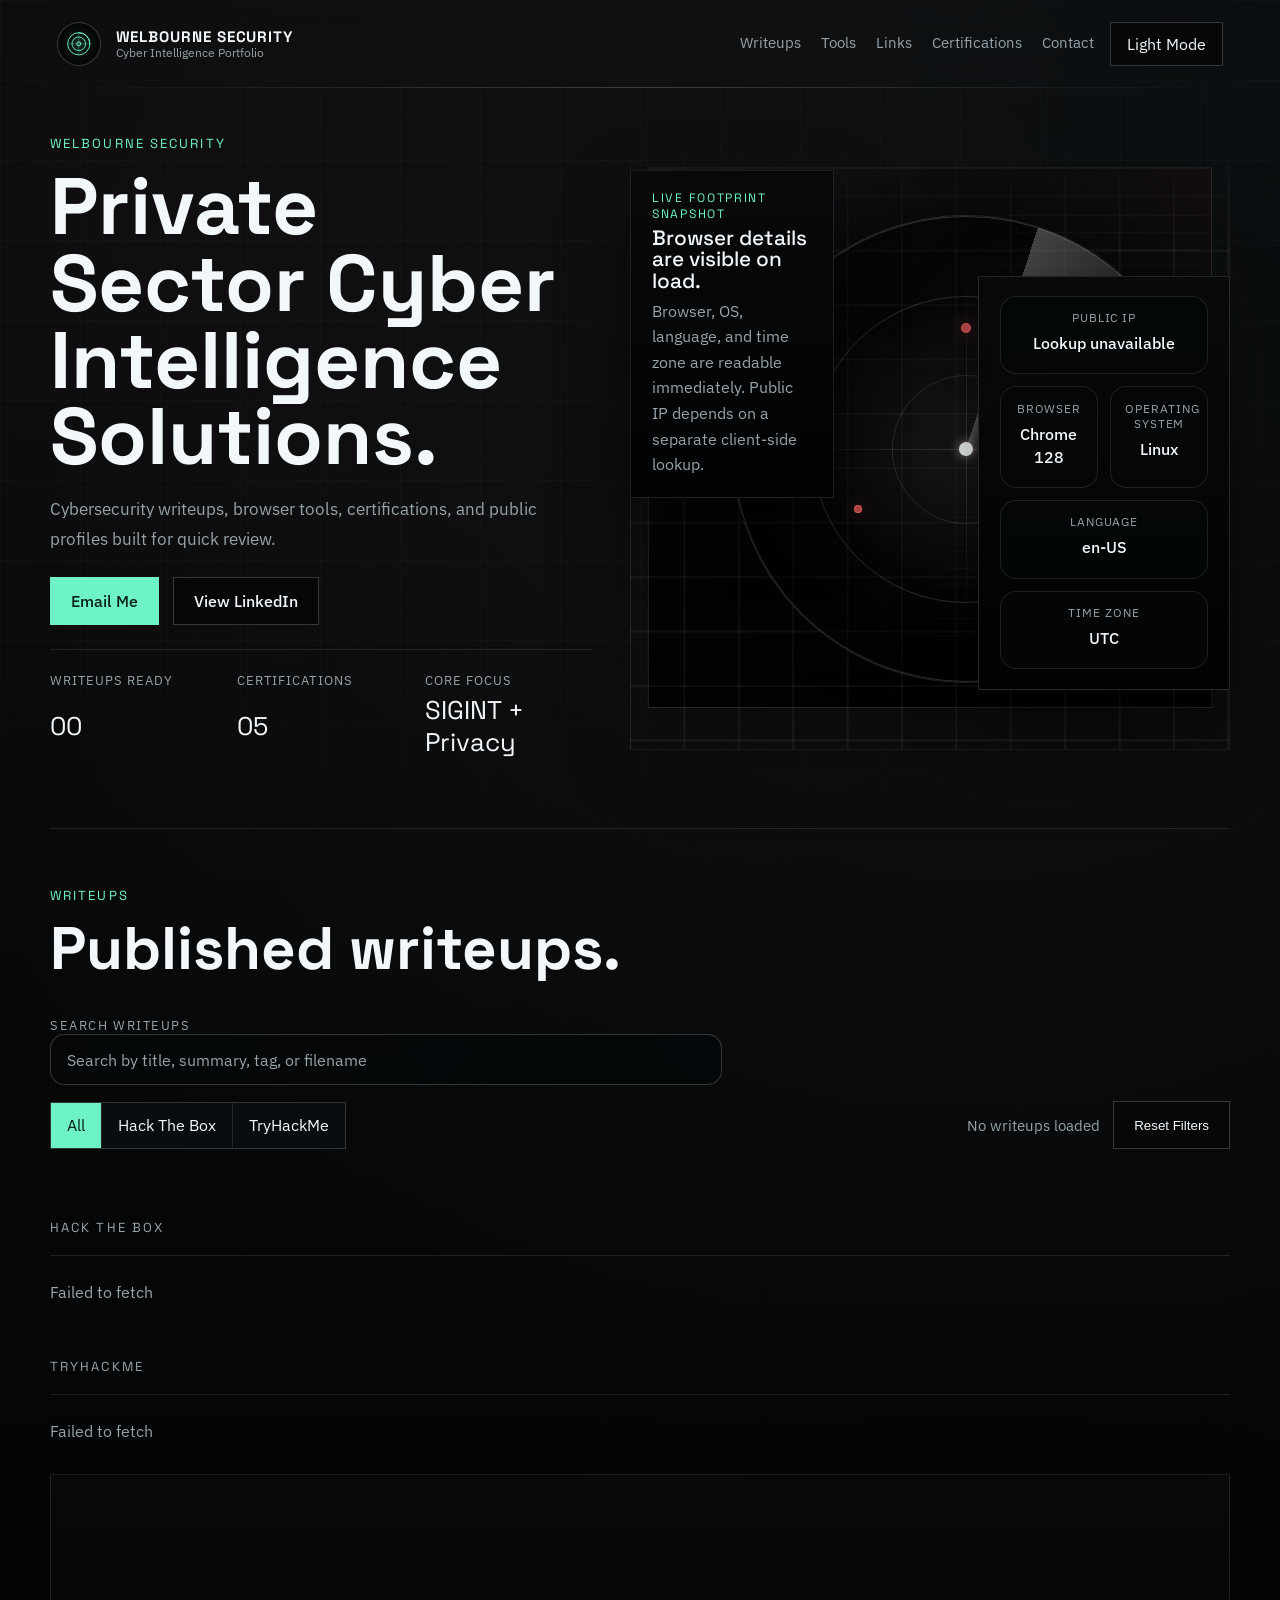
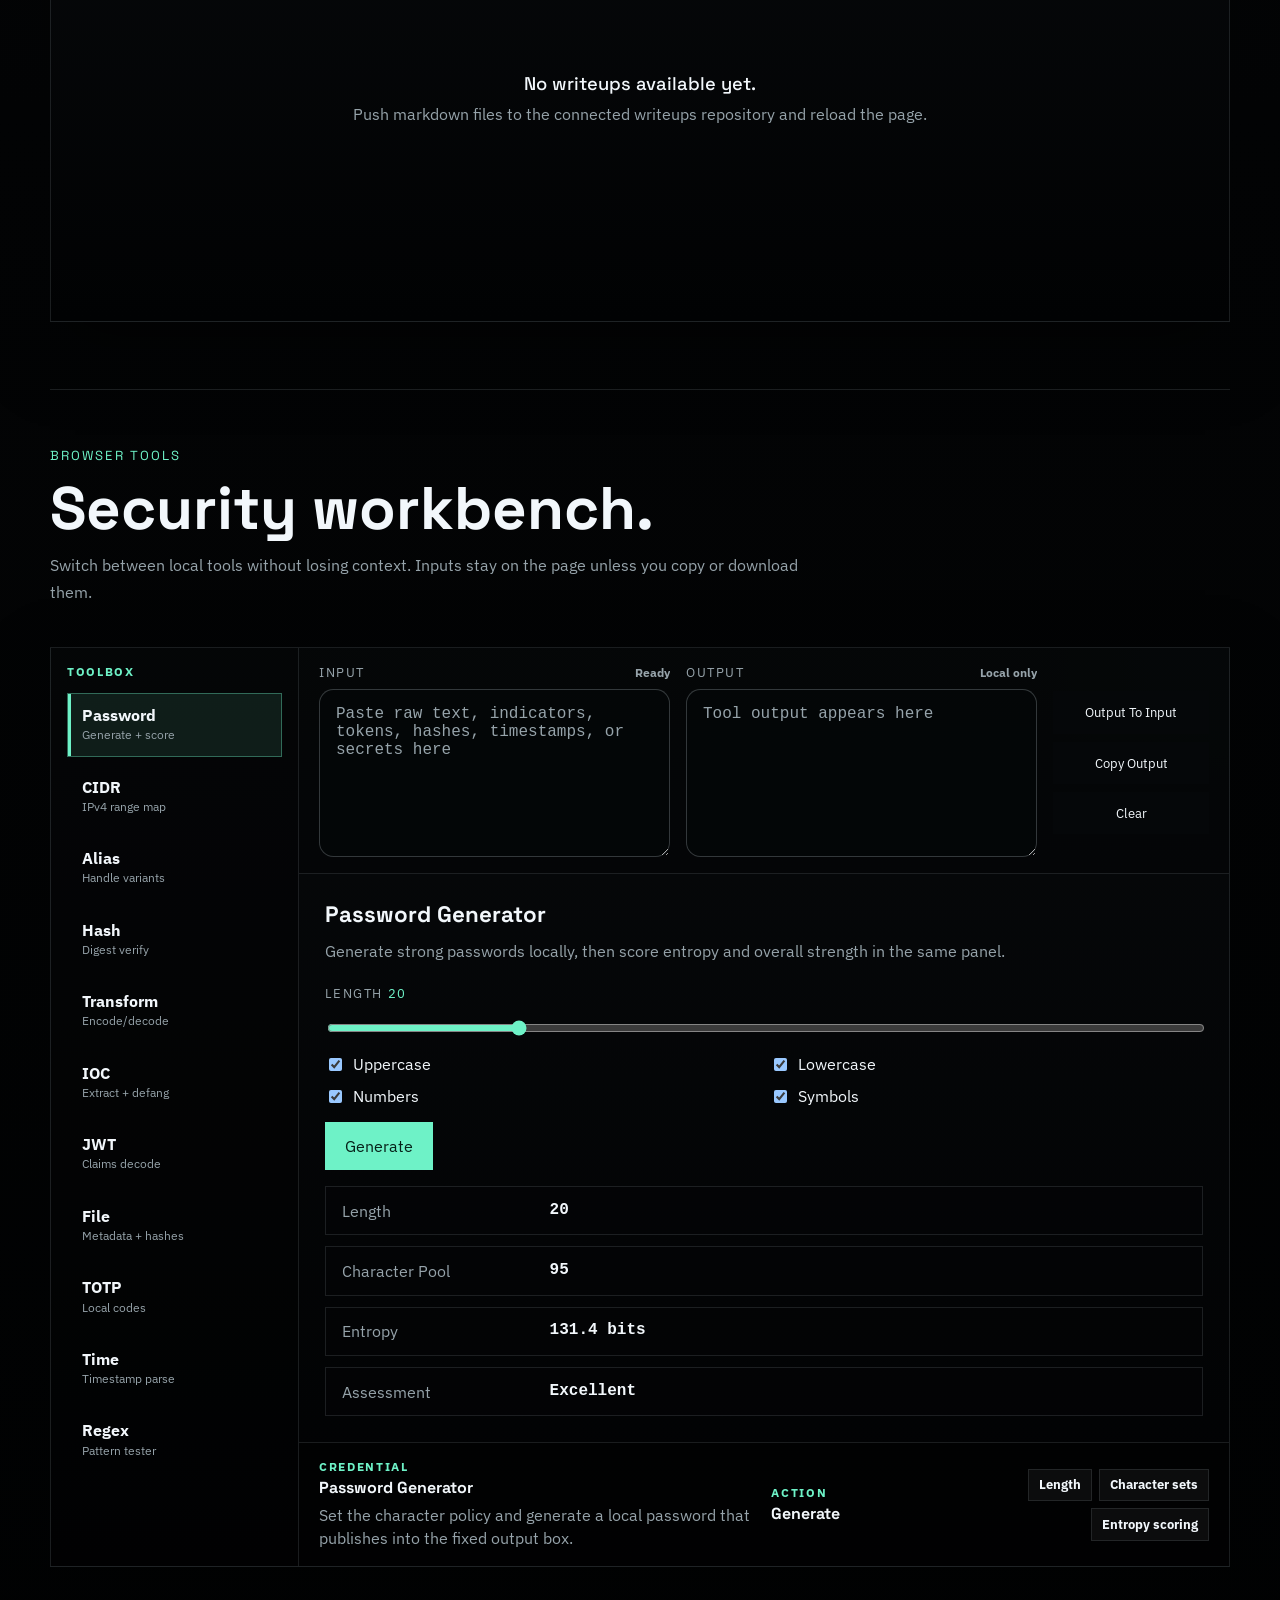
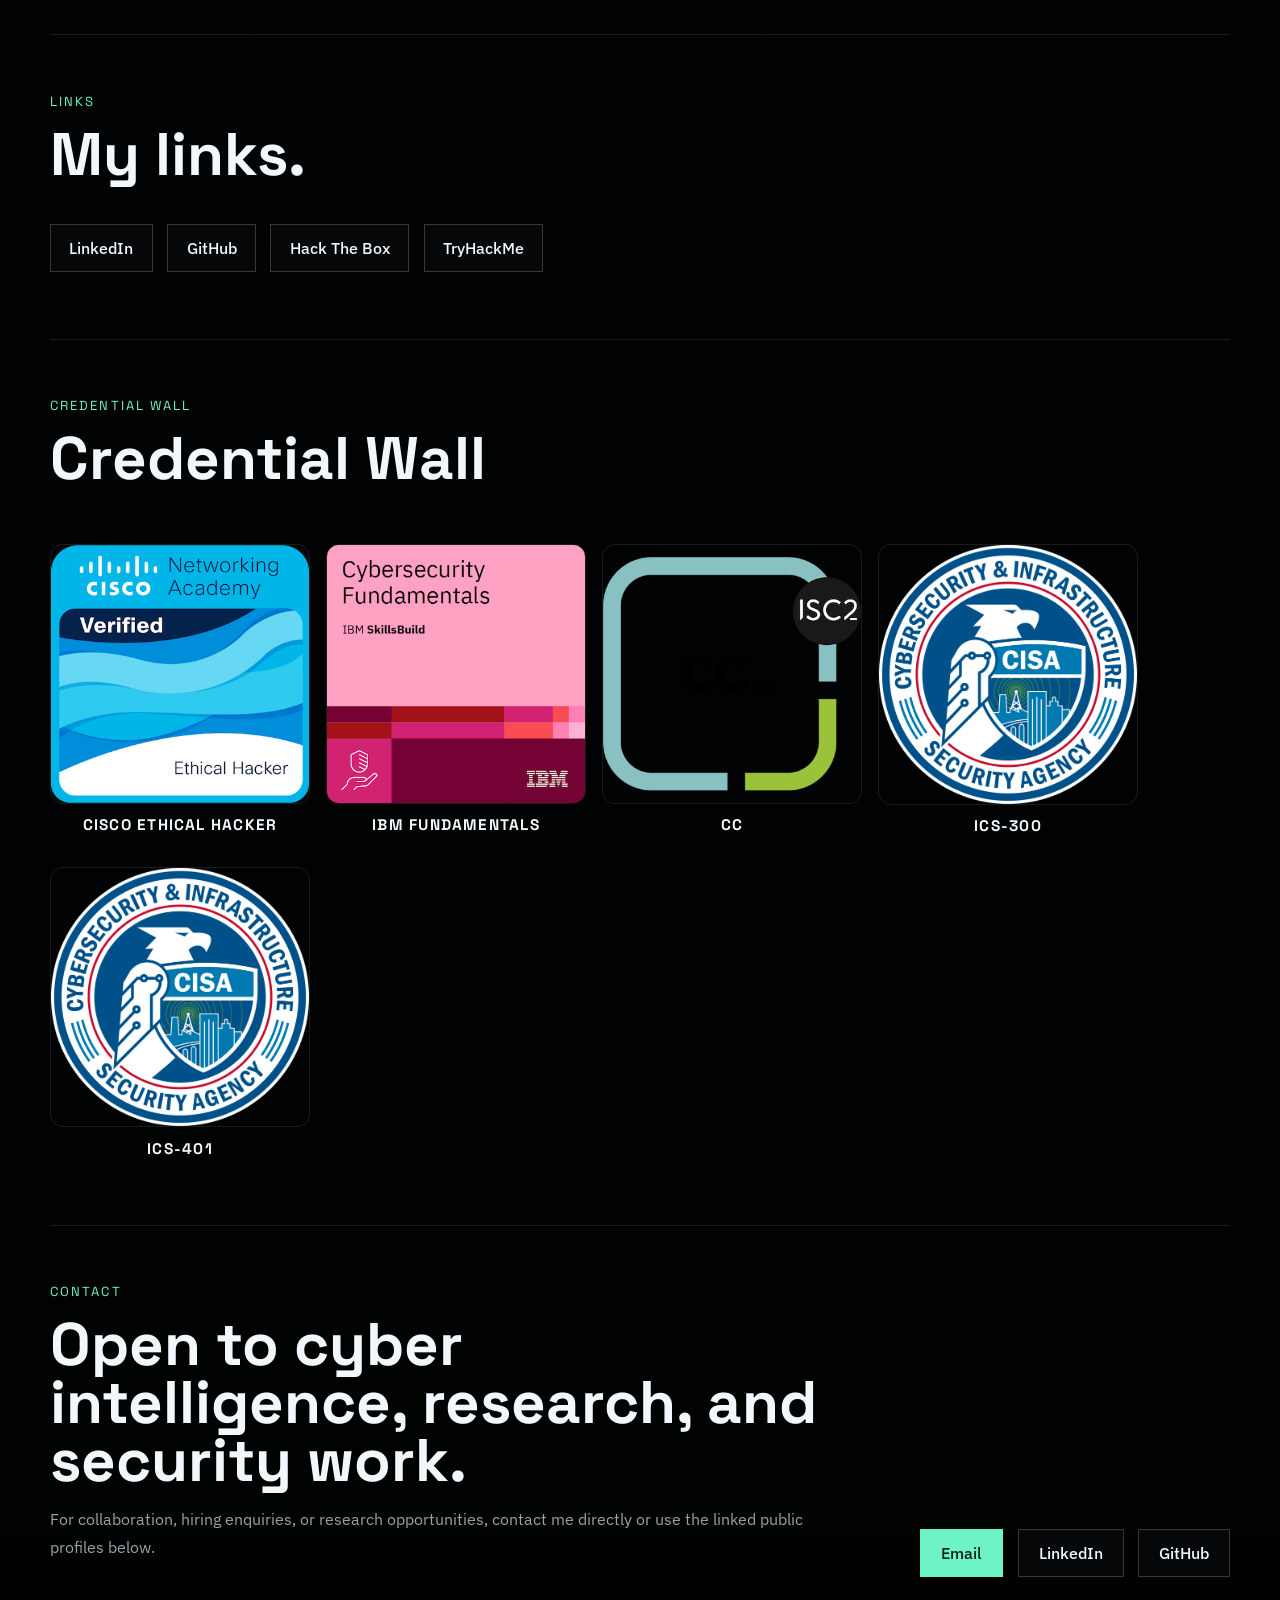
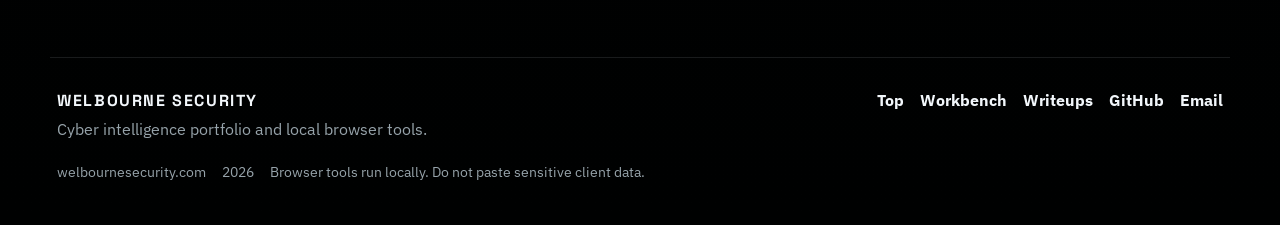
==== commit c696b143: "UI and information additions" ====
--- a/index.html
+++ b/index.html
@@ -163,7 +163,6 @@
                 <button class="writeup-filter-button is-active" type="button" data-folder-filter="all" aria-pressed="true">All</button>
                 <button class="writeup-filter-button" type="button" data-folder-filter="htb" aria-pressed="false">Hack The Box</button>
                 <button class="writeup-filter-button" type="button" data-folder-filter="thm" aria-pressed="false">TryHackMe</button>
-                <button class="writeup-filter-button" type="button" data-folder-filter="ctf" aria-pressed="false">CTF</button>
               </div>
               <div class="writeup-toolbar-meta">
                 <span class="writeup-filter-count" id="writeup-filter-count">Loading writeups...</span>
--- a/styles.css
+++ b/styles.css
@@ -205,6 +205,7 @@
 }
 
 .roc-map-section,
+.roc-briefing,
 .roc-operator,
 .roc-process,
 .roc-sources {
@@ -242,6 +243,7 @@
 
 .roc-map-panel,
 .roc-inspector,
+.roc-briefing,
 .roc-operator,
 .roc-process,
 .roc-sources {
@@ -262,10 +264,21 @@
   width: 100%;
   height: 100%;
   min-height: 40rem;
+  transition: filter 160ms ease;
+  touch-action: none;
+}
+
+.roc-map.is-draggable {
+  cursor: grab;
+}
+
+.roc-map.is-panning {
+  cursor: grabbing;
 }
 
 .roc-map-grid {
   fill: none;
+  pointer-events: none;
   stroke: rgba(242, 247, 251, 0.045);
   stroke-width: 1;
 }
@@ -277,6 +290,7 @@
 }
 
 .roc-link {
+  pointer-events: none;
   stroke: rgba(110, 242, 199, 0.16);
   stroke-width: 1;
 }
@@ -284,6 +298,11 @@
 .roc-point {
   cursor: pointer;
   outline: none;
+}
+
+.roc-point-hit {
+  fill: rgba(255, 255, 255, 0);
+  pointer-events: all;
 }
 
 .roc-point circle {
@@ -317,6 +336,58 @@
   fill: #f2f7fb;
   stroke: var(--accent);
   transform: scale(1.45);
+}
+
+.roc-map-zoom {
+  position: absolute;
+  top: 1rem;
+  left: 1rem;
+  z-index: 2;
+  display: inline-flex;
+  overflow: hidden;
+  border: 1px solid rgba(110, 242, 199, 0.32);
+  background: rgba(1, 4, 5, 0.94);
+  box-shadow: 0 18px 36px rgba(0, 0, 0, 0.28);
+  backdrop-filter: blur(12px);
+}
+
+.roc-map-zoom button {
+  min-width: 3rem;
+  min-height: 3rem;
+  border: 0;
+  border-left: 1px solid rgba(242, 247, 251, 0.1);
+  border-radius: 0;
+  color: #f2f7fb;
+  background: transparent;
+  cursor: pointer;
+  font-family: "Space Grotesk", sans-serif;
+  font-size: 1.25rem;
+  font-weight: 700;
+}
+
+.roc-map-zoom button:first-child {
+  border-left: 0;
+}
+
+.roc-map-zoom button:last-child {
+  min-width: 4.65rem;
+  padding-inline: 0.75rem;
+  font-size: 0.75rem;
+  letter-spacing: 0.08em;
+  text-transform: uppercase;
+}
+
+.roc-map-zoom button:hover,
+.roc-map-zoom button:focus-visible {
+  color: var(--accent);
+  background: rgba(110, 242, 199, 0.1);
+  outline: none;
+}
+
+.roc-map-zoom button:disabled {
+  color: rgba(242, 247, 251, 0.48);
+  cursor: not-allowed;
+  background: transparent;
 }
 
 .roc-inspector {
@@ -419,6 +490,294 @@
   margin: 0;
 }
 
+.roc-map-key {
+  border: 1px solid rgba(242, 247, 251, 0.1);
+  background: rgba(0, 1, 1, 0.22);
+  padding: 0.85rem;
+}
+
+.roc-map-key summary,
+.roc-training-note summary {
+  color: rgba(242, 247, 251, 0.82);
+  cursor: pointer;
+  font-family: "Space Grotesk", sans-serif;
+  font-size: 0.78rem;
+  font-weight: 700;
+  letter-spacing: 0.1em;
+  text-transform: uppercase;
+}
+
+.roc-map-key summary:focus-visible,
+.roc-training-note summary:focus-visible {
+  outline: 1px solid rgba(110, 242, 199, 0.5);
+  outline-offset: 0.25rem;
+}
+
+.roc-map-key ul {
+  display: grid;
+  gap: 0.55rem;
+  margin: 0.75rem 0 0;
+  padding: 0;
+  list-style: none;
+}
+
+.roc-map-key li {
+  display: grid;
+  grid-template-columns: 1.1rem minmax(0, 1fr);
+  gap: 0.55rem;
+  align-items: center;
+  color: rgba(242, 247, 251, 0.7);
+  font-size: 0.84rem;
+  line-height: 1.45;
+}
+
+.roc-key-dot {
+  width: 0.72rem;
+  height: 0.72rem;
+  border-radius: 50%;
+  border: 1px solid #020405;
+}
+
+.roc-key-dot.is-control {
+  background: var(--accent);
+}
+
+.roc-key-dot.is-post {
+  background: rgba(255, 100, 100, 0.86);
+}
+
+.roc-key-line {
+  width: 1rem;
+  border-top: 1px solid rgba(110, 242, 199, 0.42);
+}
+
+.roc-briefing {
+  gap: clamp(1.35rem, 3vw, 2rem);
+  padding: clamp(1rem, 3vw, 1.6rem);
+}
+
+.roc-briefing h3,
+.roc-sources h3 {
+  margin: 0;
+  font-family: "Space Grotesk", sans-serif;
+  font-size: 0.92rem;
+  letter-spacing: 0.12em;
+  text-transform: uppercase;
+}
+
+.roc-briefing-grid,
+.roc-knowledge-grid,
+.roc-source-groups {
+  display: grid;
+  gap: clamp(1rem, 3vw, 1.65rem);
+}
+
+.roc-briefing-grid {
+  grid-template-columns: minmax(0, 0.78fr) minmax(28rem, 0.92fr);
+  border-top: 1px solid rgba(242, 247, 251, 0.1);
+  padding-top: clamp(1rem, 2.5vw, 1.45rem);
+}
+
+.roc-knowledge-grid {
+  grid-template-columns: minmax(0, 0.92fr) minmax(20rem, 0.62fr);
+  border-top: 1px solid rgba(242, 247, 251, 0.1);
+  padding-top: clamp(1rem, 2.5vw, 1.45rem);
+}
+
+.roc-timeline,
+.roc-anatomy,
+.roc-chain,
+.roc-glossary,
+.roc-source-groups > div {
+  display: grid;
+  align-content: start;
+  gap: 0.95rem;
+  min-width: 0;
+}
+
+.roc-anatomy {
+  grid-column: 1 / -1;
+}
+
+.roc-anatomy ul {
+  grid-template-columns: repeat(4, minmax(0, 1fr));
+  align-items: stretch;
+  gap: 0;
+  border: 1px solid rgba(110, 242, 199, 0.18);
+  border-top: 0;
+  background: rgba(0, 1, 1, 0.28);
+}
+
+.roc-timeline ol,
+.roc-chain ol,
+.roc-anatomy ul {
+  display: grid;
+  gap: 0;
+  margin: 0;
+  padding: 0;
+  list-style: none;
+}
+
+.roc-timeline li,
+.roc-chain li,
+.roc-anatomy li {
+  display: grid;
+  grid-template-columns: 1fr;
+  grid-template-rows: 2.25rem minmax(0, 1fr);
+  align-content: start;
+  gap: 0.45rem;
+  padding: 0.9rem;
+  border-bottom: 0;
+  border-left: 1px solid rgba(242, 247, 251, 0.09);
+}
+
+.roc-anatomy li:first-child {
+  padding: 0.9rem;
+  border-left: 0;
+}
+
+.roc-anatomy li:last-child {
+  padding-bottom: 0.9rem;
+}
+
+.roc-timeline li:first-child,
+.roc-chain li:first-child {
+  padding-top: 0;
+}
+
+.roc-timeline li:last-child,
+.roc-chain li:last-child {
+  border-bottom: 0;
+  padding-bottom: 0;
+}
+
+.roc-timeline time,
+.roc-chain strong,
+.roc-anatomy strong {
+  color: var(--accent);
+  font-family: "Space Grotesk", sans-serif;
+  font-weight: 700;
+  align-self: start;
+}
+
+.roc-timeline span,
+.roc-chain span,
+.roc-anatomy span,
+.roc-glossary p {
+  margin: 0;
+  color: rgba(242, 247, 251, 0.72);
+  line-height: 1.58;
+  align-self: start;
+}
+
+.roc-post-cutaway-media {
+  display: grid;
+  gap: 0;
+  margin: 0;
+}
+
+.roc-post-cutaway-media a {
+  display: block;
+  overflow: hidden;
+  border: 1px solid rgba(110, 242, 199, 0.18);
+  background: rgba(0, 1, 1, 0.36);
+}
+
+.roc-post-cutaway-media img {
+  display: block;
+  width: 100%;
+  max-height: min(78vh, 56rem);
+  aspect-ratio: 1800 / 1415;
+  object-fit: contain;
+  object-position: center;
+  filter: saturate(0.98) contrast(1.03);
+  transition: transform 180ms ease, filter 180ms ease;
+}
+
+.roc-post-cutaway-media a:hover img,
+.roc-post-cutaway-media a:focus-visible img {
+  filter: saturate(1.08) contrast(1.08);
+  transform: scale(1.015);
+}
+
+.roc-post-cutaway-media a:focus-visible {
+  outline: 1px solid rgba(110, 242, 199, 0.5);
+  outline-offset: 0.25rem;
+}
+
+.roc-glossary {
+  gap: 0.55rem;
+}
+
+.roc-glossary h3 {
+  margin-bottom: 0.4rem;
+}
+
+.roc-glossary details {
+  border-top: 1px solid rgba(242, 247, 251, 0.1);
+  padding-block: 0.7rem;
+}
+
+.roc-glossary details:last-child {
+  border-bottom: 1px solid rgba(242, 247, 251, 0.1);
+}
+
+.roc-glossary summary {
+  color: var(--accent);
+  cursor: pointer;
+  font-family: "Space Grotesk", sans-serif;
+  font-weight: 700;
+  letter-spacing: 0.08em;
+  text-transform: uppercase;
+}
+
+.roc-glossary summary:focus-visible {
+  outline: 1px solid rgba(110, 242, 199, 0.5);
+  outline-offset: 0.25rem;
+}
+
+.roc-glossary p {
+  padding-top: 0.55rem;
+}
+
+.roc-training-note {
+  border-top: 1px solid rgba(242, 247, 251, 0.1);
+  padding-top: clamp(1rem, 2.5vw, 1.45rem);
+}
+
+.roc-training-note > div {
+  display: grid;
+  gap: 0.65rem;
+  margin-top: 0.9rem;
+  border: 1px solid rgba(242, 247, 251, 0.1);
+  background:
+    linear-gradient(90deg, rgba(110, 242, 199, 0.12), transparent 34%),
+    rgba(0, 1, 1, 0.28);
+  padding: clamp(0.9rem, 2vw, 1.15rem);
+}
+
+.roc-training-note h3,
+.roc-training-note p,
+.roc-training-note ul {
+  margin: 0;
+}
+
+.roc-training-note h3 {
+  font-size: 1.15rem;
+}
+
+.roc-training-note p:not(.roc-kicker),
+.roc-training-note li {
+  color: rgba(242, 247, 251, 0.72);
+  line-height: 1.58;
+}
+
+.roc-training-note ul {
+  display: grid;
+  gap: 0.35rem;
+  padding-left: 1.1rem;
+}
+
 .roc-operator {
   grid-template-columns: minmax(0, 0.52fr) minmax(0, 1fr);
   gap: clamp(1rem, 3vw, 2rem);
@@ -596,10 +955,16 @@
 }
 
 .roc-sources {
-  max-width: 62rem;
-}
-
-.roc-sources ul {
+  max-width: none;
+}
+
+.roc-source-groups {
+  grid-template-columns: repeat(3, minmax(0, 1fr));
+  border-top: 1px solid rgba(242, 247, 251, 0.1);
+  padding-top: clamp(1rem, 2.5vw, 1.45rem);
+}
+
+.roc-source-groups ul {
   display: flex;
   flex-wrap: wrap;
   gap: 0.55rem;
@@ -3579,6 +3944,9 @@
 
   .roc-hero,
   .roc-workspace,
+  .roc-briefing-grid,
+  .roc-knowledge-grid,
+  .roc-source-groups,
   .roc-operator,
   .roc-process {
     grid-template-columns: 1fr;
@@ -3613,12 +3981,16 @@
   .roc-report-row,
   .roc-calc-result div,
   .roc-calc-pairs div,
+  .roc-anatomy ul,
+  .roc-timeline li,
+  .roc-chain li,
+  .roc-anatomy li,
   .roc-process li {
     grid-template-columns: 1fr;
     gap: 0.35rem;
   }
 
-  .roc-sources ul {
+  .roc-source-groups ul {
     display: grid;
   }
 
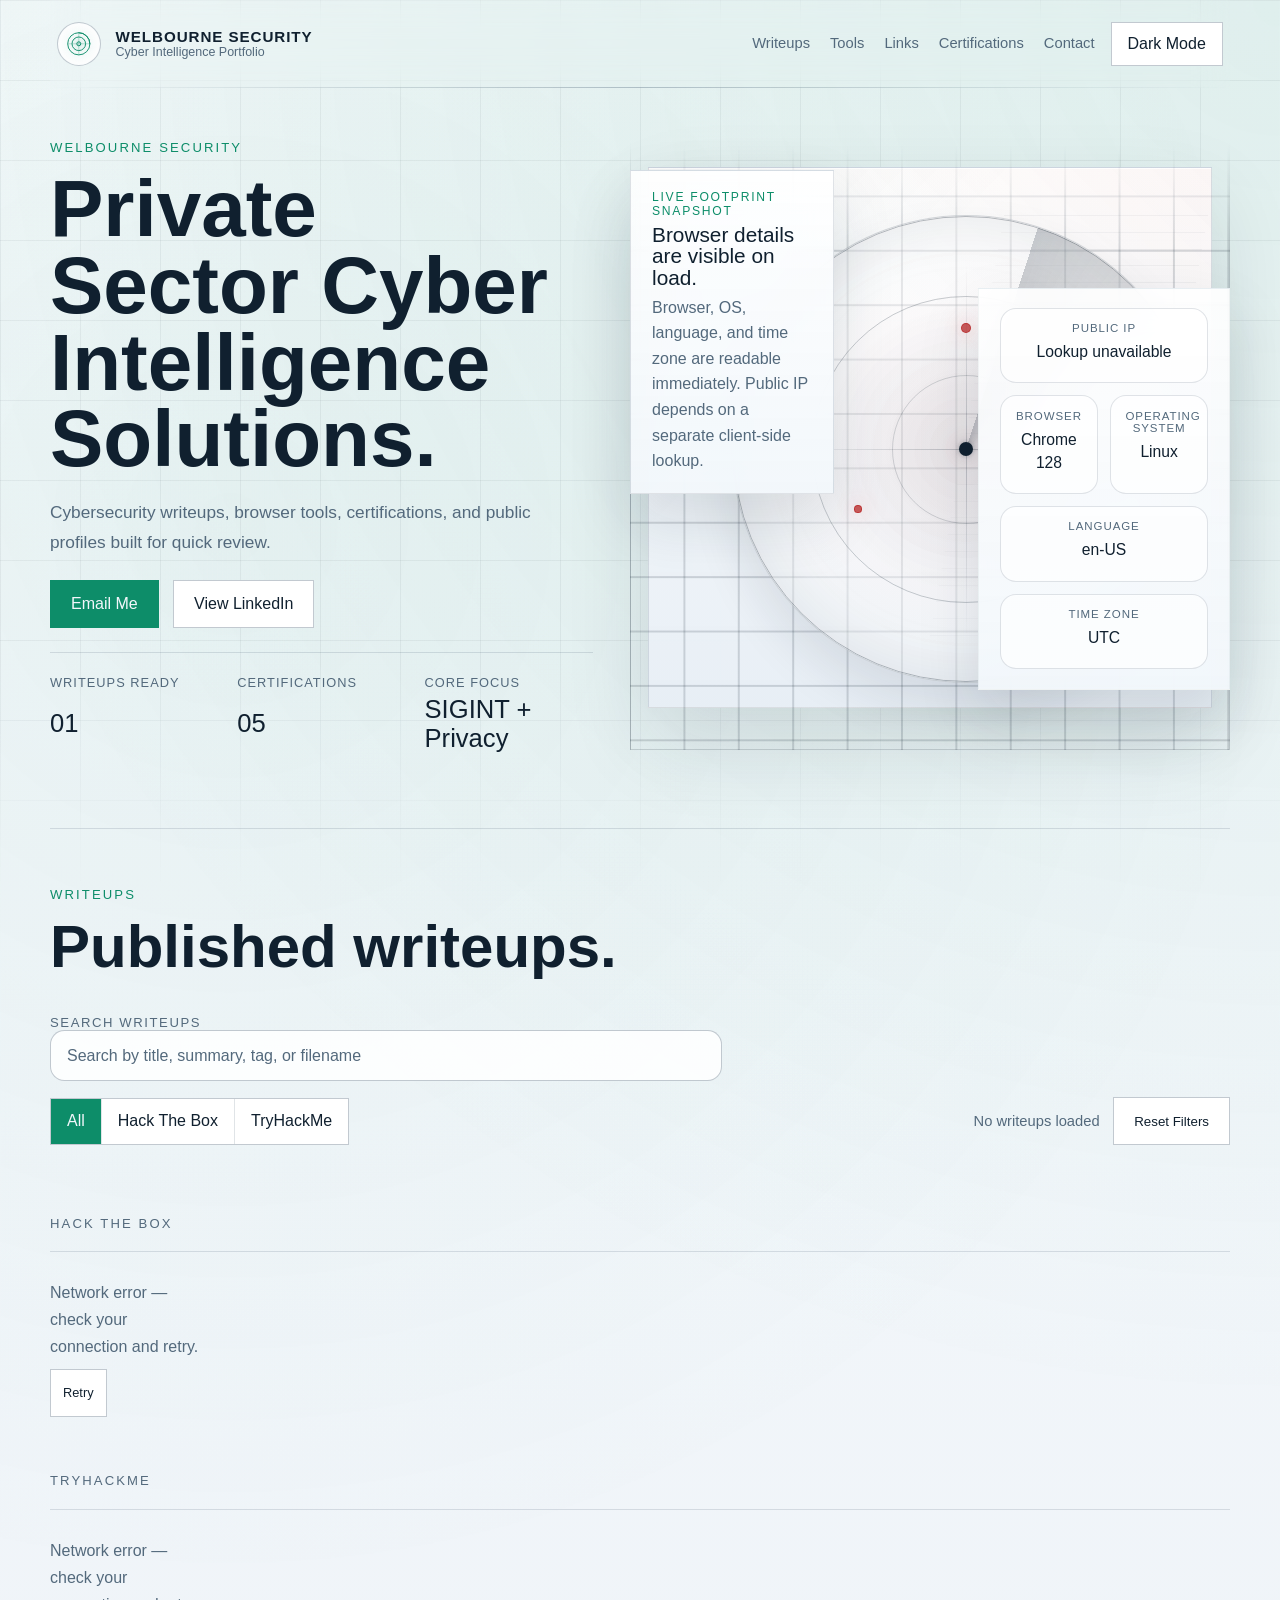
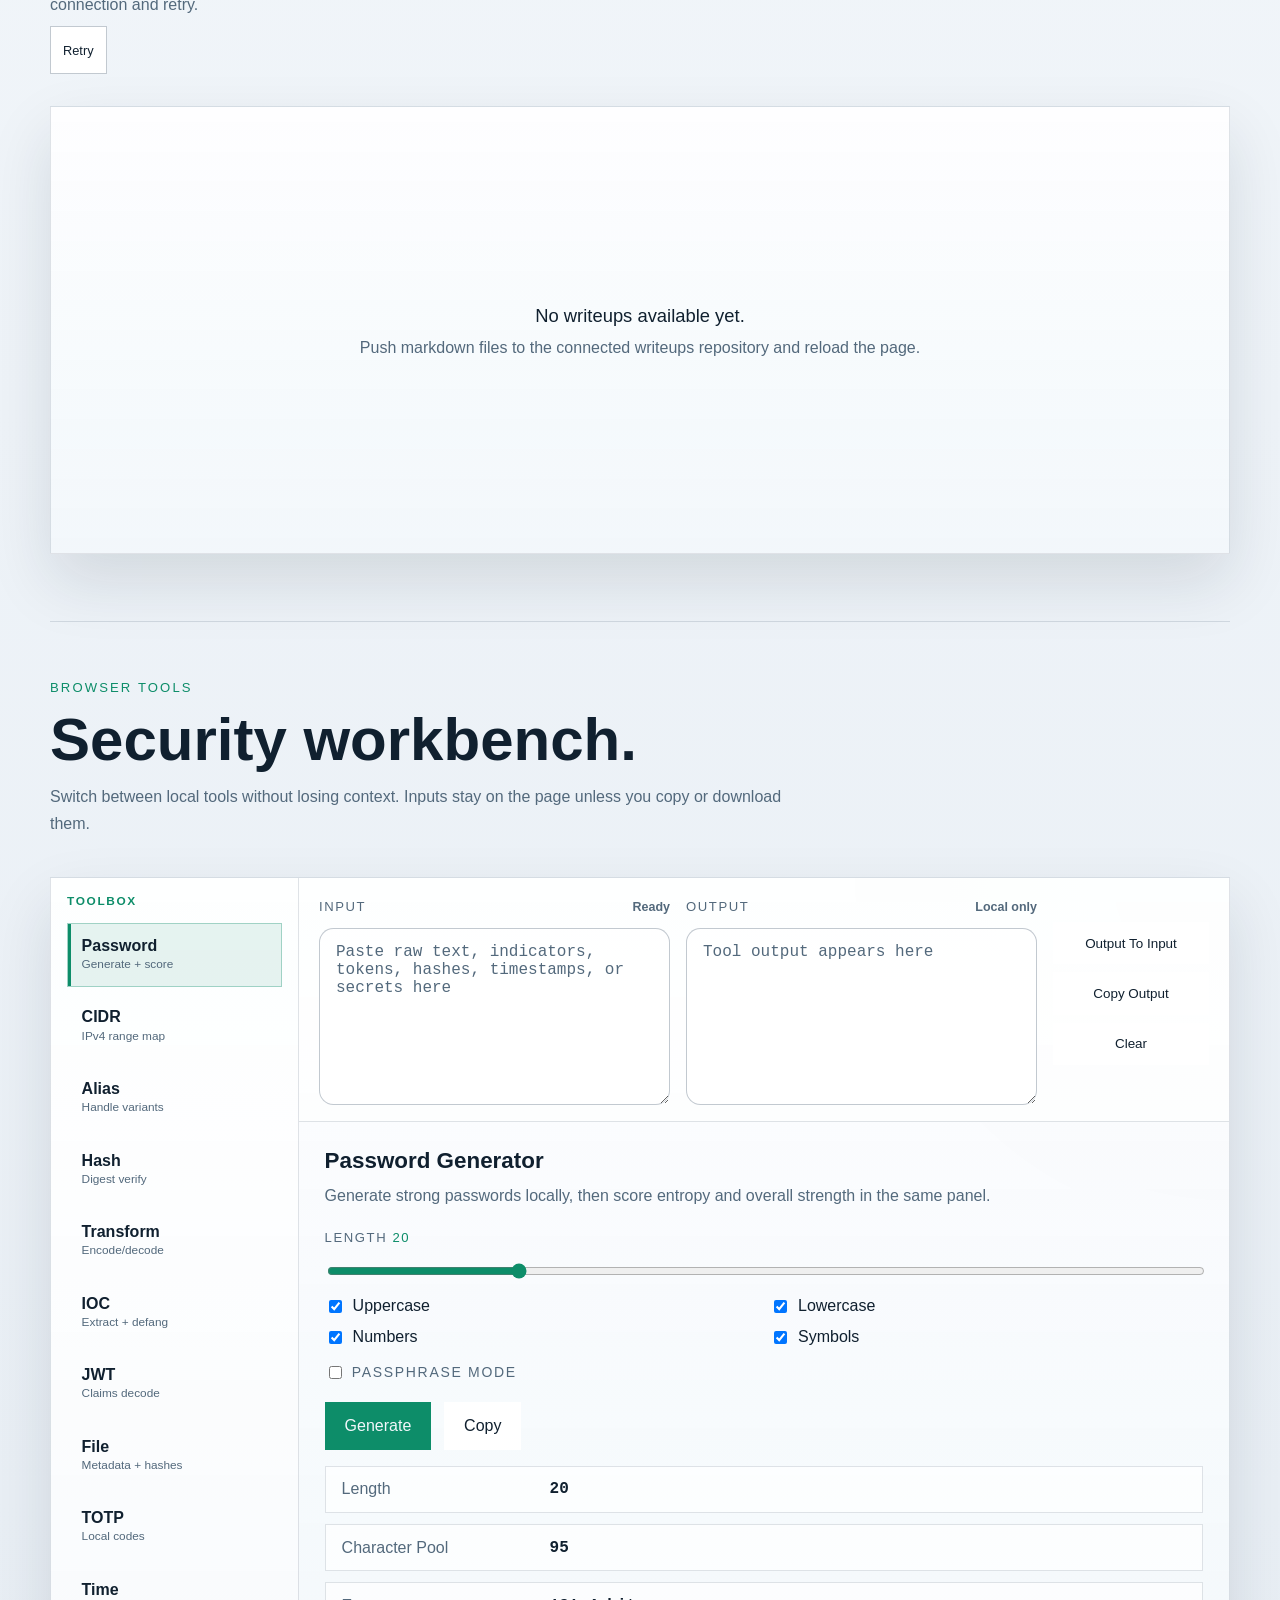
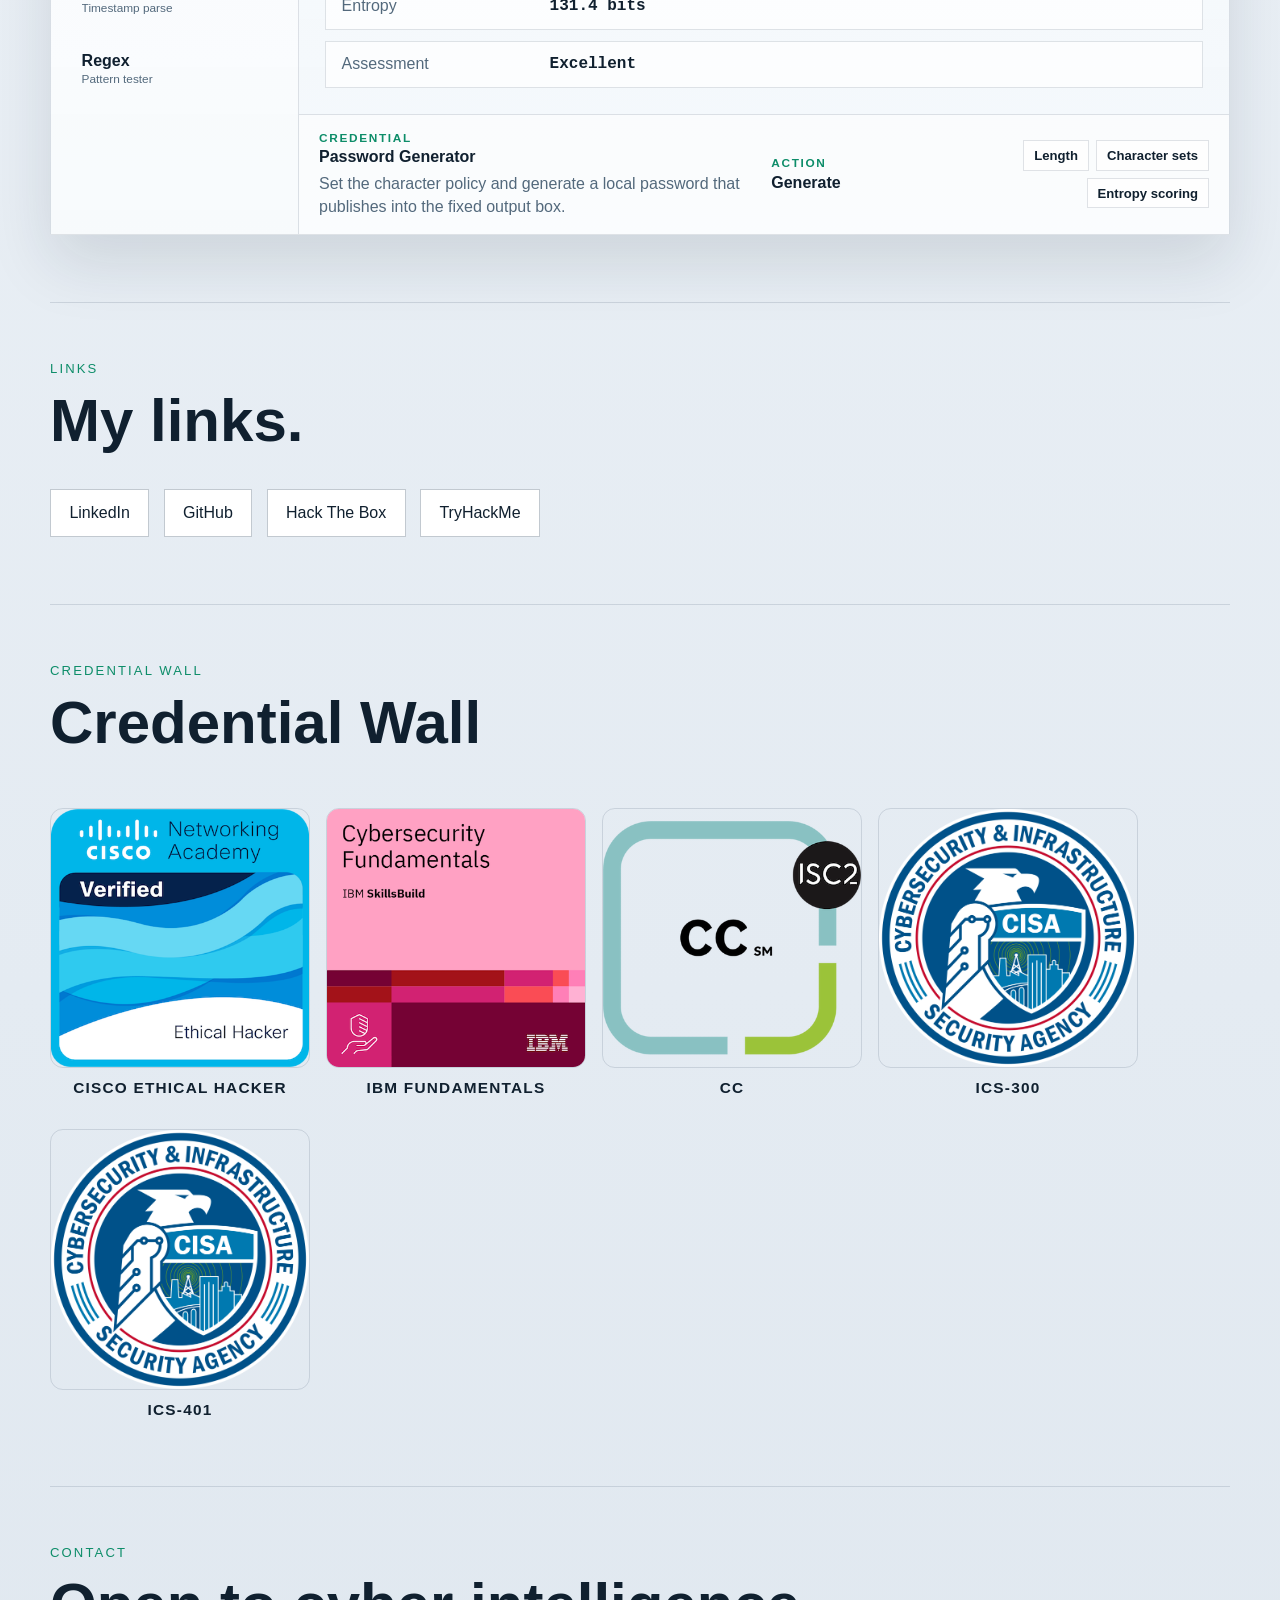
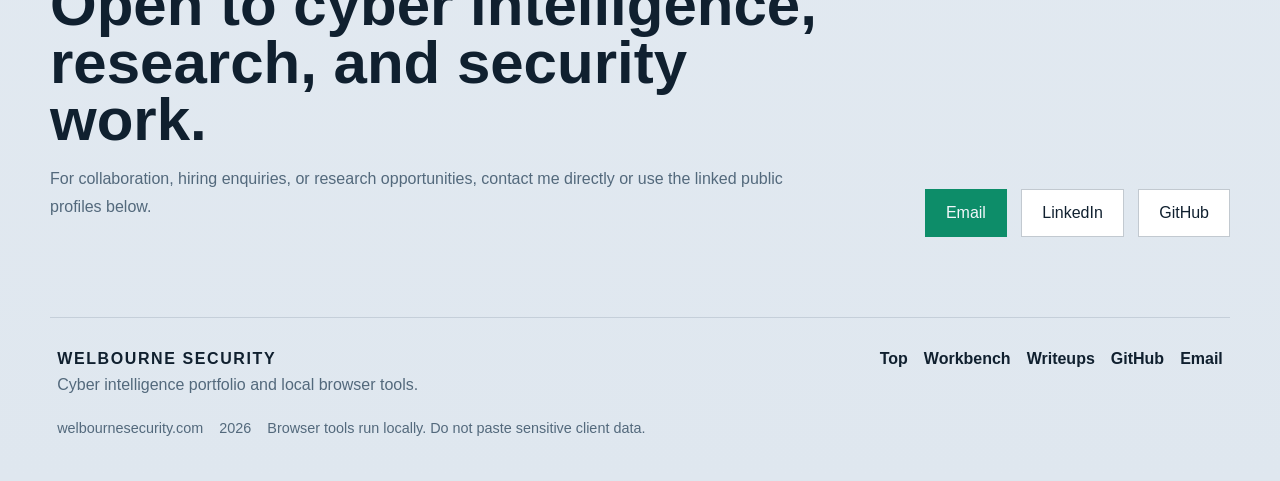
==== commit 9b020eff: "UI Improvements" ====
--- a/index.html
+++ b/index.html
@@ -59,9 +59,11 @@
         ]
       }
     </script>
+    <meta http-equiv="Content-Security-Policy" content="default-src 'self'; script-src 'self'; style-src 'self' 'unsafe-inline' https://fonts.googleapis.com; font-src https://fonts.gstatic.com; img-src 'self' https: data:; connect-src 'self' https://api.github.com https://raw.githubusercontent.com https://api.ipify.org; frame-src https://www.credly.com; object-src 'none'; base-uri 'self';" />
     <link rel="stylesheet" href="./styles.css" />
   </head>
   <body>
+    <a class="skip-to-content" href="#top">Skip to main content</a>
     <div class="page-shell">
       <header class="site-header">
         <a class="brand" href="#top" aria-label="Back to top">
@@ -246,11 +248,13 @@
                     <span id="tool-shared-status">Ready</span>
                   </div>
                   <textarea class="tool-textarea tool-monospace" id="tool-shared-input" rows="6" spellcheck="false" placeholder="Paste raw text, indicators, tokens, hashes, timestamps, or secrets here"></textarea>
+                  <div class="tool-recent-inputs" id="tool-recent-inputs" aria-label="Recent inputs"></div>
                 </div>
                 <div class="tool-shared-actions" aria-label="Workspace actions">
-                  <button class="action secondary tool-button" id="tool-workspace-output-to-input" type="button">Output To Input</button>
-                  <button class="action secondary tool-button" id="tool-workspace-copy-output" type="button">Copy Output</button>
-                  <button class="action secondary tool-button" id="tool-workspace-clear" type="button">Clear</button>
+                  <button class="action secondary tool-button" id="tool-workspace-output-to-input" type="button" aria-label="Move output content into the input field">Output To Input</button>
+                  <button class="action secondary tool-button" id="tool-workspace-copy-output" type="button" aria-label="Copy output to clipboard">Copy Output</button>
+                  <button class="action secondary tool-button" id="tool-workspace-clear" type="button" aria-label="Clear both input and output fields">Clear</button>
+                  <p class="sr-only" id="tool-copy-announce" aria-live="polite" aria-atomic="true"></p>
                 </div>
                 <div class="tool-shared-pane">
                   <div class="tool-shared-heading">
@@ -277,8 +281,13 @@
                   <label><input id="password-numbers" type="checkbox" checked /> Numbers</label>
                   <label><input id="password-symbols" type="checkbox" checked /> Symbols</label>
                 </div>
+                <label class="tool-label tool-checks-inline">
+                  <input id="password-passphrase-mode" type="checkbox" />
+                  Passphrase mode
+                </label>
                 <div class="tool-actions">
                   <button class="action primary tool-button" id="generate-password" type="button">Generate</button>
+                  <button class="action secondary tool-button" id="copy-password" type="button">Copy</button>
                 </div>
                 <label class="tool-label tool-unified-hidden" for="password-output">Password</label>
                 <textarea class="tool-textarea tool-monospace tool-unified-hidden" id="password-output" rows="3" spellcheck="false" aria-live="polite"></textarea>
@@ -440,9 +449,16 @@
                 <input class="tool-input" id="totp-period" type="number" min="15" max="120" value="30" />
                 <div class="tool-actions">
                   <button class="action primary tool-button" id="generate-totp" type="button">Generate</button>
+                  <button class="action secondary tool-button" id="copy-totp" type="button">Copy Code</button>
+                </div>
+                <div class="totp-display">
+                  <svg class="totp-ring" viewBox="0 0 44 44" aria-hidden="true">
+                    <circle class="totp-ring-track" cx="22" cy="22" r="18" />
+                    <circle class="totp-ring-progress" id="totp-ring-progress" cx="22" cy="22" r="18" />
+                  </svg>
+                  <div class="tool-results" id="totp-results" aria-live="polite"></div>
                 </div>
                 <div class="tool-output tool-monospace tool-unified-hidden" id="totp-output" aria-live="polite">------</div>
-                <div class="tool-results" id="totp-results" aria-live="polite"></div>
               </div>
             </article>
 
--- a/styles.css
+++ b/styles.css
@@ -2999,7 +2999,7 @@
 }
 
 body.light-mode .markdown-body pre code {
-  color: #173042;
+  color: var(--text);
 }
 
 .markdown-body blockquote {
@@ -3088,7 +3088,7 @@
 
 .embed-frame {
   border: 0;
-  background: rgba(0, 1, 1, 0.72);
+  background: var(--surface);
 }
 
 .embed-placeholder,
@@ -4055,3 +4055,354 @@
     transform: none;
   }
 }
+
+/* ── Global focus ring ─────────────────────────────────────────────────────── */
+
+:focus-visible {
+  outline: 2px solid var(--accent);
+  outline-offset: 3px;
+}
+
+/* ── Writeup skeleton shimmer ──────────────────────────────────────────────── */
+
+@keyframes shimmer {
+  0%   { background-position: -40rem 0; }
+  100% { background-position: 40rem 0; }
+}
+
+.writeup-skeleton-row {
+  height: 4.2rem;
+  border-radius: 4px;
+  background: linear-gradient(
+    90deg,
+    var(--line) 0%,
+    var(--line-strong) 40%,
+    var(--line) 80%
+  );
+  background-size: 80rem 100%;
+  animation: shimmer 1.6s linear infinite;
+}
+
+@media (prefers-reduced-motion: reduce) {
+  .writeup-skeleton-row { animation: none; }
+}
+
+/* ── ROC operator CRT atmospheric overlay ─────────────────────────────────── */
+
+@keyframes roc-flicker {
+  0%, 99%, 100% { opacity: 1; }
+  99.2%         { opacity: 0.94; }
+  99.6%         { opacity: 0.97; }
+}
+
+.roc-operator {
+  background: #030d06;
+  border: 1px solid #1a3d24;
+  color: #6ef2aa;
+  position: relative;
+  font-family: "IBM Plex Mono", monospace;
+}
+
+.roc-operator::before {
+  content: "";
+  position: absolute;
+  inset: 0;
+  background: repeating-linear-gradient(
+    0deg,
+    transparent,
+    transparent 2px,
+    rgba(0, 0, 0, 0.08) 2px,
+    rgba(0, 0, 0, 0.08) 4px
+  );
+  pointer-events: none;
+  z-index: 1;
+}
+
+@media (prefers-reduced-motion: no-preference) {
+  .roc-operator { animation: roc-flicker 8s infinite; }
+}
+
+.roc-operator .roc-kicker {
+  color: #3db86a;
+  letter-spacing: 0.25em;
+  text-transform: uppercase;
+  font-size: 0.7rem;
+}
+
+.roc-operator-heading h2 {
+  color: #a8f5c8;
+  font-family: "Space Grotesk", sans-serif;
+}
+
+.roc-operator-heading p:last-child {
+  color: rgba(168, 245, 200, 0.65);
+}
+
+.roc-report-row select,
+.roc-report-row input {
+  background: #010a04;
+  border-color: #1a4d2a;
+  color: #6ef2aa;
+}
+
+.roc-report-row select:focus,
+.roc-report-row input:focus {
+  border-color: #6ef2aa;
+}
+
+.roc-calc-button {
+  background: transparent;
+  border: 1px solid #6ef2aa;
+  color: #6ef2aa;
+}
+
+.roc-calc-button:hover {
+  box-shadow: 0 0 6px rgba(110, 242, 170, 0.3);
+}
+
+.roc-calc-button.is-secondary {
+  border-color: #1a4d2a;
+  color: rgba(110, 242, 170, 0.6);
+}
+
+.roc-calc-output {
+  background: #010a04;
+  border-color: #1a4d2a;
+  color: #6ef2aa;
+  font-family: "IBM Plex Mono", monospace;
+  white-space: pre-wrap;
+  text-align: left;
+}
+
+.roc-calc-output[data-tone="ready"] {
+  border-color: #3db86a;
+}
+
+/* ── ROC fix marker (SVG overlay) ─────────────────────────────────────────── */
+
+@keyframes roc-fix-appear {
+  from { opacity: 0; }
+  to   { opacity: 1; }
+}
+
+.roc-fix-crosshair {
+  stroke: #6ef2aa;
+  stroke-width: 1.5;
+  stroke-linecap: round;
+  animation: roc-fix-appear 0.4s ease-out forwards;
+}
+
+.roc-fix-spread {
+  fill: rgba(110, 242, 170, 0.08);
+  stroke: rgba(110, 242, 170, 0.28);
+  stroke-width: 1;
+  stroke-dasharray: 3 3;
+  animation: roc-fix-appear 0.4s ease-out forwards;
+}
+
+.roc-fix-pair {
+  fill: rgba(110, 242, 170, 0.55);
+  animation: roc-fix-appear 0.4s ease-out forwards;
+}
+
+.roc-fix-pair-line {
+  stroke: rgba(110, 242, 170, 0.18);
+  stroke-width: 0.7;
+  animation: roc-fix-appear 0.4s ease-out forwards;
+}
+
+@media (prefers-reduced-motion: reduce) {
+  .roc-fix-crosshair,
+  .roc-fix-spread,
+  .roc-fix-pair,
+  .roc-fix-pair-line { animation: none; }
+}
+
+.roc-report-row input.is-error {
+  border-color: var(--danger) !important;
+  color: var(--danger);
+}
+
+/* ── ROC bearing conversion reference card ────────────────────────────────── */
+
+.roc-conversion-hint {
+  margin-bottom: 1rem;
+  font-family: "IBM Plex Mono", monospace;
+  font-size: 0.78rem;
+}
+
+.roc-conversion-hint summary {
+  cursor: pointer;
+  color: #3db86a;
+  letter-spacing: 0.08em;
+  text-transform: uppercase;
+  font-size: 0.7rem;
+  user-select: none;
+}
+
+.roc-conversion-hint summary:focus-visible {
+  outline: 2px solid #6ef2aa;
+  outline-offset: 2px;
+}
+
+.roc-conversion-hint[open] summary {
+  margin-bottom: 0.6rem;
+}
+
+.roc-conversion-hint p {
+  margin: 0.3rem 0;
+  color: rgba(110, 242, 170, 0.55);
+  line-height: 1.5;
+}
+
+/* -- Skip-to-content link ---------------------------------------------------------------- */
+
+.skip-to-content {
+  position: absolute;
+  top: -100%;
+  left: 1rem;
+  z-index: 10000;
+  background: var(--accent);
+  color: #000;
+  padding: 0.5rem 1rem;
+  border-radius: 0 0 4px 4px;
+  font-weight: 600;
+  font-size: 0.875rem;
+  text-decoration: none;
+  transition: top 0.15s;
+}
+
+.skip-to-content:focus {
+  top: 0;
+}
+
+/* -- TOTP countdown ring ----------------------------------------------------------------- */
+
+.totp-display {
+  display: flex;
+  align-items: center;
+  gap: 0.75rem;
+}
+
+.totp-display .tool-results {
+  flex: 1 1 auto;
+  min-width: 0;
+}
+
+.totp-ring {
+  flex-shrink: 0;
+  width: 44px;
+  height: 44px;
+  transform: rotate(-90deg);
+}
+
+.totp-ring-track {
+  fill: none;
+  stroke: var(--surface-raised, #1a2332);
+  stroke-width: 3.5;
+}
+
+.totp-ring-progress {
+  fill: none;
+  stroke: var(--accent);
+  stroke-width: 3.5;
+  stroke-linecap: round;
+  stroke-dasharray: 113.097;
+  stroke-dashoffset: 113.097;
+  transition: stroke-dashoffset 0.8s linear;
+}
+
+@media (prefers-reduced-motion: reduce) {
+  .totp-ring-progress { transition: none; }
+}
+
+/* ── Writeup reading time ──────────────────────────────────────────────────── */
+
+.writeup-item-readtime {
+  font-size: 0.7rem;
+  color: var(--text-muted);
+  letter-spacing: 0.04em;
+  margin-top: 0.1rem;
+}
+
+/* ── Recent inputs ─────────────────────────────────────────────────────────── */
+
+.tool-recent-inputs {
+  display: flex;
+  flex-wrap: wrap;
+  align-items: center;
+  gap: 0.35rem 0.5rem;
+  margin-top: 0.5rem;
+  min-height: 0;
+}
+
+.tool-recent-inputs:empty {
+  display: none;
+}
+
+.tool-recent-label {
+  font-size: 0.7rem;
+  color: var(--text-muted);
+  text-transform: uppercase;
+  letter-spacing: 0.06em;
+}
+
+.tool-recent-chip {
+  background: var(--surface-raised, #0d1926);
+  border: 1px solid var(--border);
+  color: var(--text-muted);
+  font-size: 0.72rem;
+  font-family: "IBM Plex Mono", monospace;
+  padding: 0.2rem 0.5rem;
+  border-radius: 3px;
+  cursor: pointer;
+  max-width: 14rem;
+  overflow: hidden;
+  text-overflow: ellipsis;
+  white-space: nowrap;
+  transition: border-color 0.15s, color 0.15s;
+}
+
+.tool-recent-chip:hover,
+.tool-recent-chip:focus-visible {
+  border-color: var(--accent);
+  color: var(--text);
+}
+
+/* ── Writeup state block (error + retry) ───────────────────────────────────── */
+
+.writeup-state-block {
+  display: flex;
+  flex-direction: column;
+  gap: 0.5rem;
+  padding: 0.25rem 0;
+}
+
+.writeup-retry-button {
+  align-self: flex-start;
+  font-size: 0.8rem;
+  padding: 0.25rem 0.75rem;
+}
+
+/* -- ROC inspector source note ----------------------------------------------------------- */
+
+.roc-selected-source {
+  font-size: 0.72rem;
+  color: var(--text-muted);
+  margin-top: 0.75rem;
+  font-style: italic;
+}
+
+/* -- Passphrase mode toggle -------------------------------------------------------------- */
+
+.tool-checks-inline {
+  display: flex;
+  align-items: center;
+  gap: 0.45rem;
+  font-size: 0.875rem;
+  margin-bottom: 0.25rem;
+}
+
+.tool-passphrase-hidden {
+  display: none !important;
+}
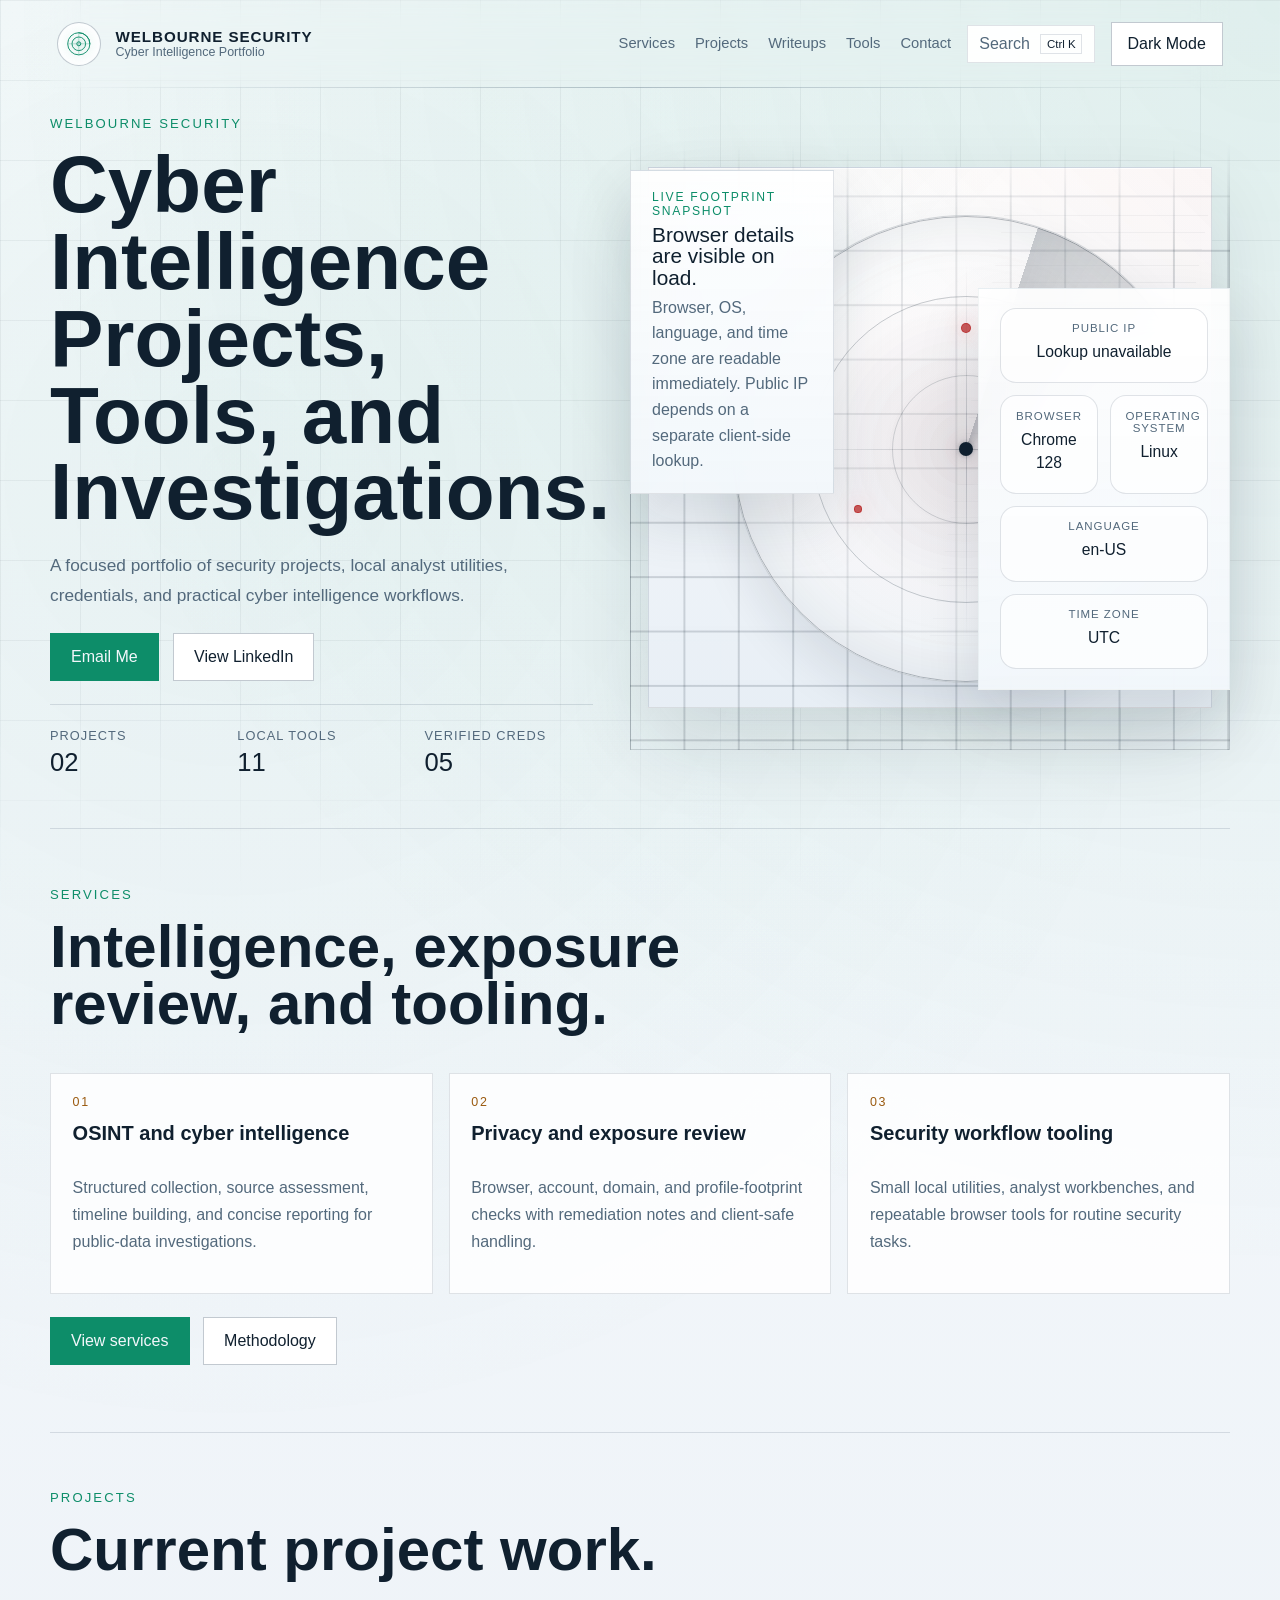
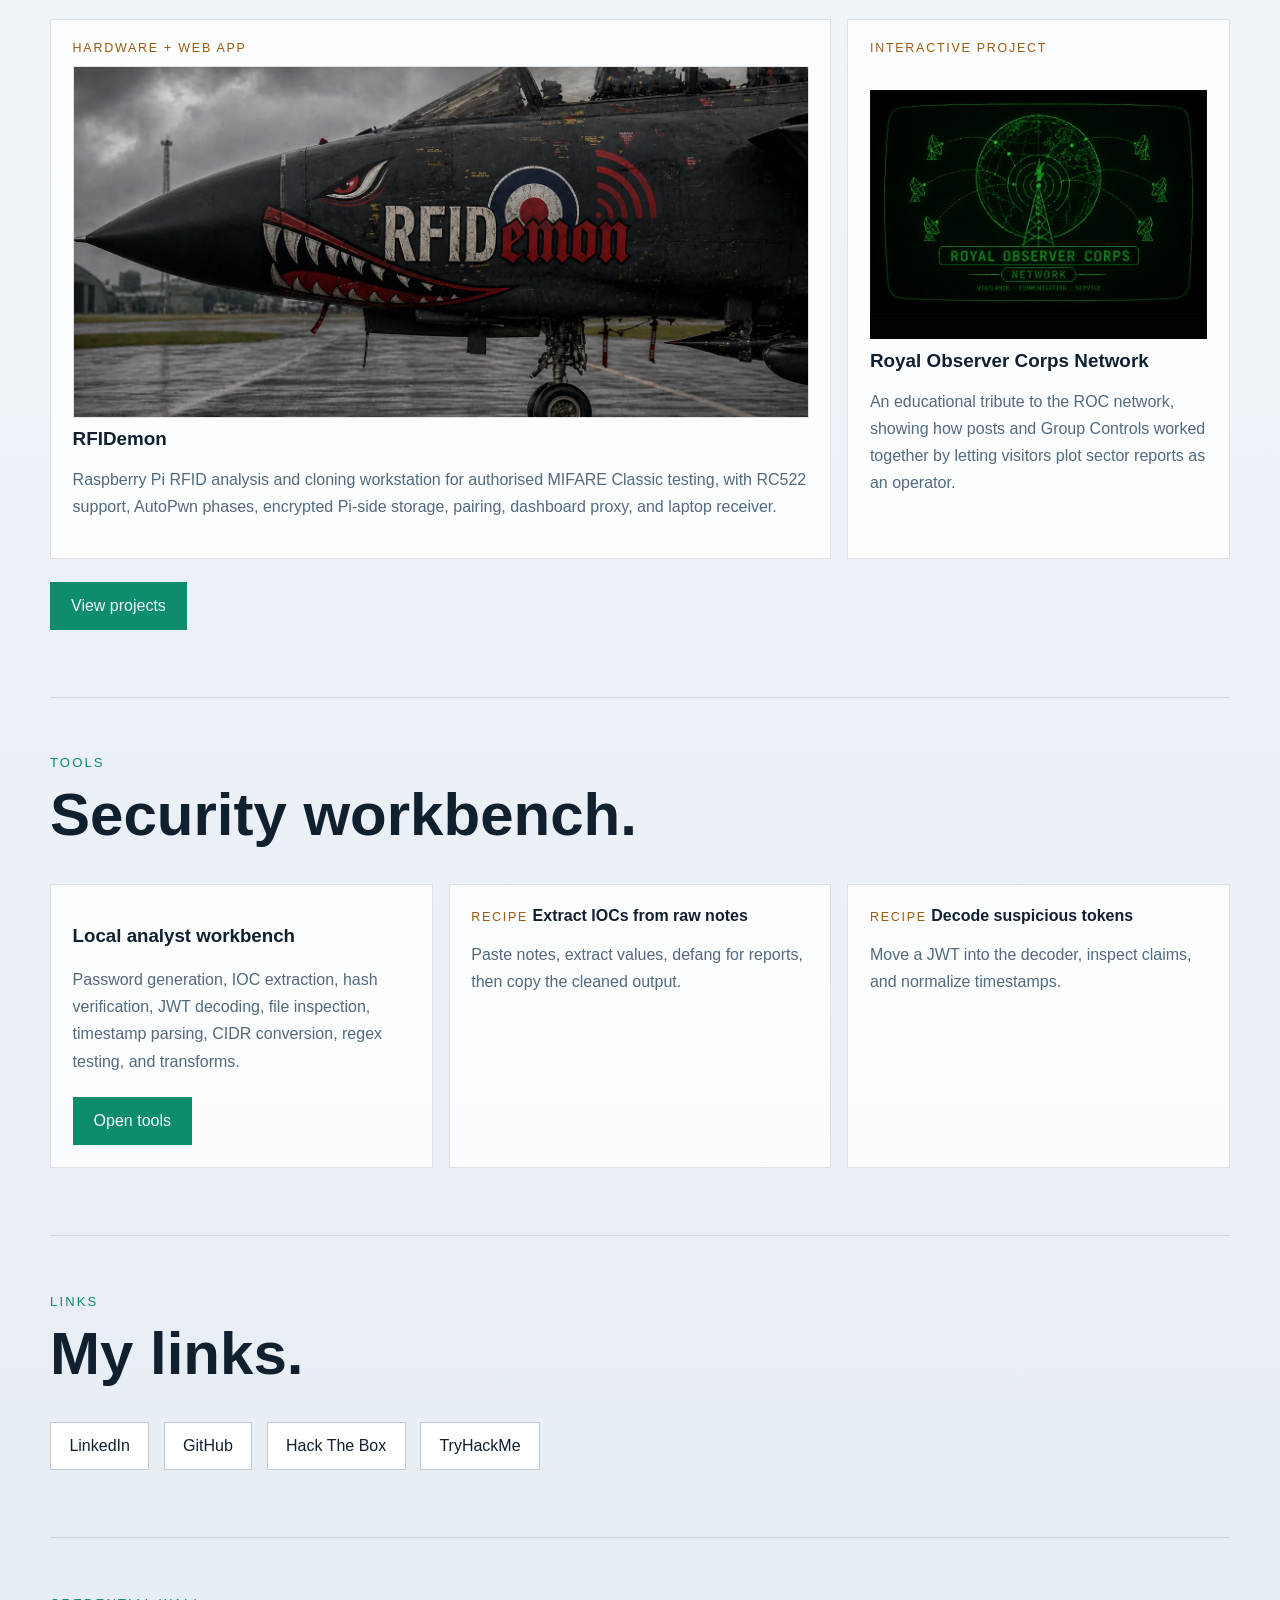
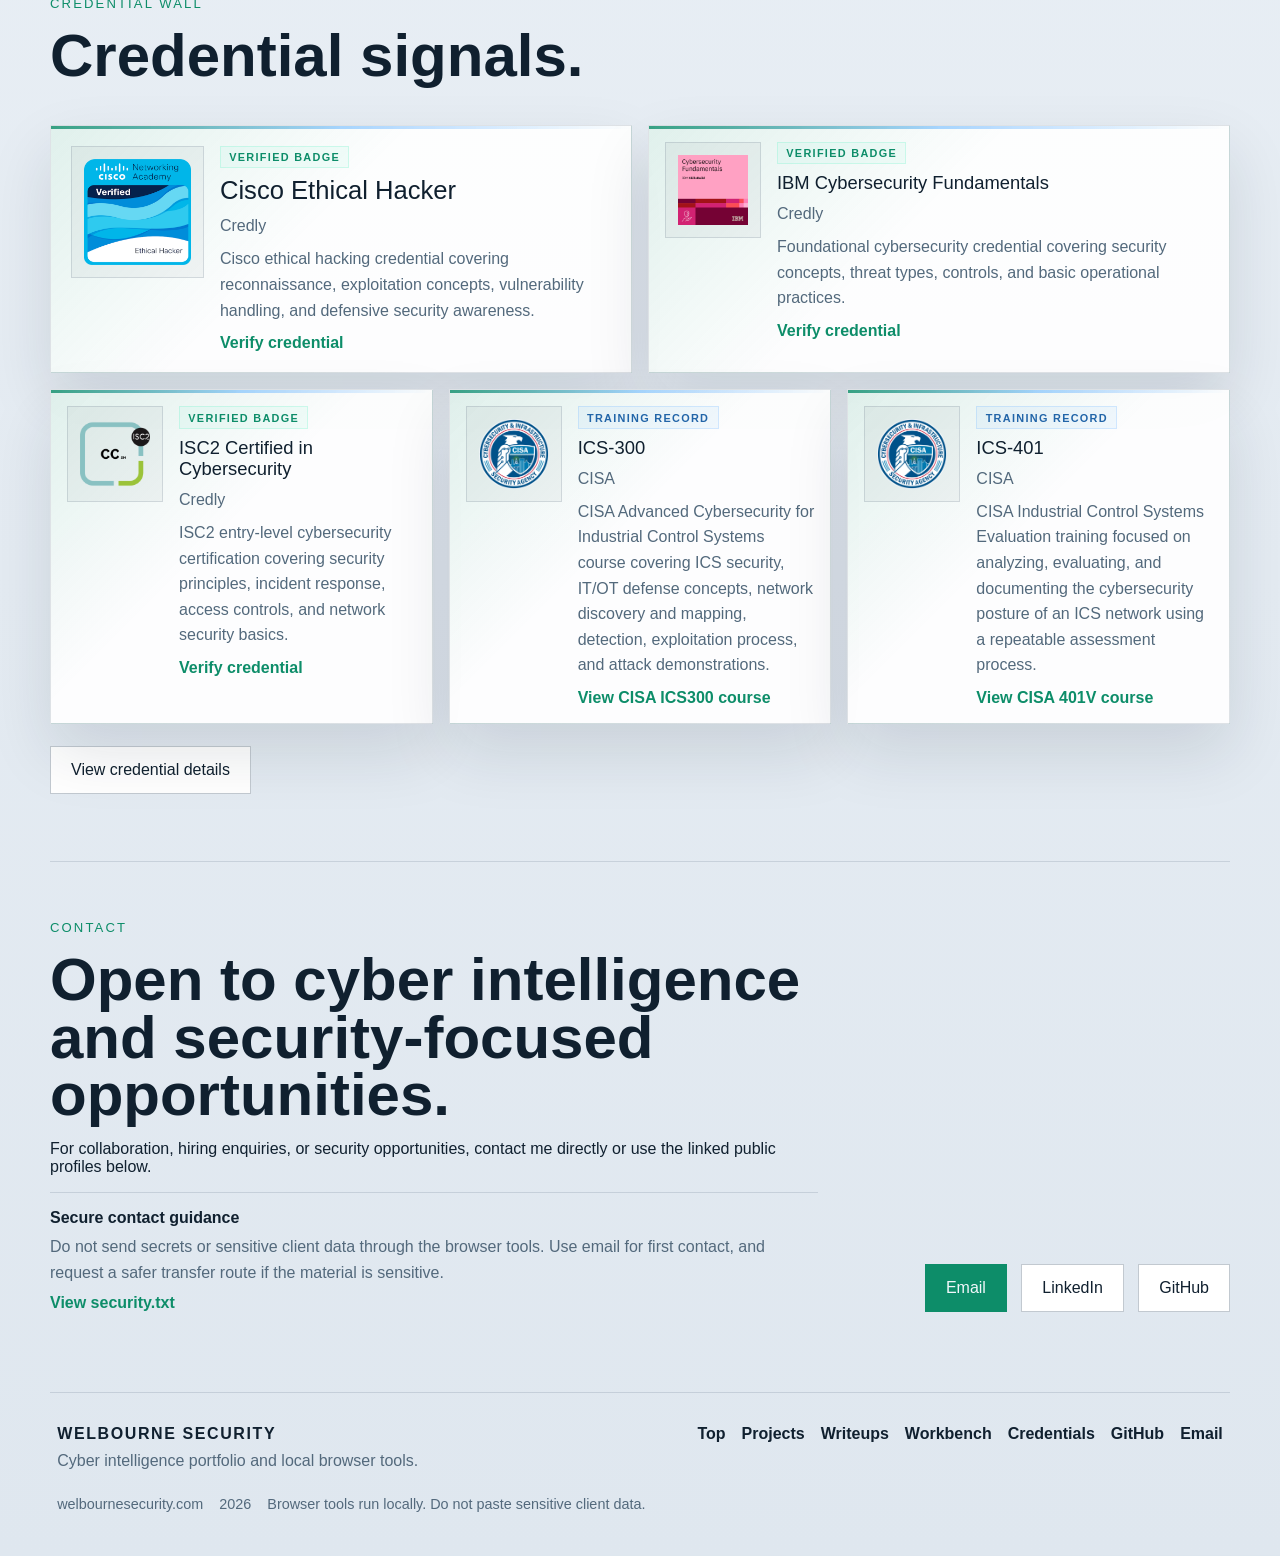
==== commit 47d03ada: "UI Reface" ====
--- a/index.html
+++ b/index.html
@@ -3,29 +3,29 @@
   <head>
     <meta charset="UTF-8" />
     <meta name="viewport" content="width=device-width, initial-scale=1.0" />
-    <title>Welbourne Security | Cyber Intelligence Portfolio, Writeups, and Browser Tools</title>
+    <title>Welbourne Security | Cyber Intelligence Projects and Tools</title>
     <meta
       name="description"
-      content="Welbourne Security is a cyber intelligence portfolio featuring security writeups, public platform work, certifications, and browser-based security utilities."
+      content="Welbourne Security is a cyber intelligence portfolio featuring RFIDemon, the ROC network project, local analyst tools, certifications, and practical security workflows."
     />
     <meta name="robots" content="index,follow" />
     <meta name="theme-color" content="#071018" />
     <link rel="canonical" href="https://welbournesecurity.com/" />
     <meta property="og:type" content="website" />
     <meta property="og:site_name" content="Welbourne Security" />
-    <meta property="og:title" content="Welbourne Security | Cyber Intelligence Portfolio, Writeups, and Browser Tools" />
+    <meta property="og:title" content="Welbourne Security | Cyber Intelligence Projects and Tools" />
     <meta
       property="og:description"
-      content="Cyber intelligence portfolio with public writeups, certifications, platform links, and browser-based security tools."
+      content="Cyber intelligence portfolio with RFIDemon, the ROC network project, local analyst tools, certifications, and security workflows."
     />
     <meta property="og:url" content="https://welbournesecurity.com/" />
     <meta property="og:image" content="https://welbournesecurity.com/src/social-preview.svg" />
     <meta property="og:image:alt" content="Welbourne Security social preview card" />
     <meta name="twitter:card" content="summary_large_image" />
-    <meta name="twitter:title" content="Welbourne Security | Cyber Intelligence Portfolio, Writeups, and Browser Tools" />
+    <meta name="twitter:title" content="Welbourne Security | Cyber Intelligence Projects and Tools" />
     <meta
       name="twitter:description"
-      content="Cyber intelligence portfolio with writeups, certifications, platform links, and browser-based security tools."
+      content="Cyber intelligence portfolio with RFIDemon, the ROC network project, local analyst tools, certifications, and security workflows."
     />
     <meta name="twitter:image" content="https://welbournesecurity.com/src/social-preview.svg" />
     <link rel="icon" type="image/svg+xml" href="./src/favicon.svg" />
@@ -41,7 +41,7 @@
         "@type": "Organization",
         "name": "Welbourne Security",
         "url": "https://welbournesecurity.com/",
-        "description": "Cyber intelligence portfolio featuring public security writeups, browser tools, certifications, and platform profiles.",
+        "description": "Cyber intelligence portfolio featuring RFIDemon, the ROC network project, browser tools, certifications, and platform profiles.",
         "email": "info@welbournesecurity.com",
         "sameAs": [
           "https://github.com/WelbourneSecurity",
@@ -52,15 +52,15 @@
         "knowsAbout": [
           "Signals Intelligence",
           "OSINT",
-          "Privacy Research",
+          "Privacy Exposure Review",
           "Hack The Box",
           "TryHackMe",
-          "Cybersecurity Writeups"
+          "Security Tooling"
         ]
       }
     </script>
     <meta http-equiv="Content-Security-Policy" content="default-src 'self'; script-src 'self'; style-src 'self' 'unsafe-inline' https://fonts.googleapis.com; font-src https://fonts.gstatic.com; img-src 'self' https: data:; connect-src 'self' https://api.github.com https://raw.githubusercontent.com https://api.ipify.org; frame-src https://www.credly.com; object-src 'none'; base-uri 'self';" />
-    <link rel="stylesheet" href="./styles.css" />
+    <link rel="stylesheet" href="./styles.css?v=3" />
   </head>
   <body>
     <a class="skip-to-content" href="#top">Skip to main content</a>
@@ -84,11 +84,11 @@
         </a>
         <div class="header-actions">
           <nav class="site-nav" aria-label="Primary navigation">
-          <a href="#writeups">Writeups</a>
-          <a href="#tools">Tools</a>
-          <a href="#presence">Links</a>
-          <a href="#certifications">Certifications</a>
-          <a href="#contact">Contact</a>
+            <a href="#services">Services</a>
+            <a href="#projects">Projects</a>
+            <a href="/writeups/">Writeups</a>
+            <a href="/tools/">Tools</a>
+            <a href="#contact">Contact</a>
           </nav>
           <button class="theme-toggle" id="theme-toggle" type="button" aria-label="Toggle light and dark mode">
             <span class="theme-toggle-label">Light Mode</span>
@@ -100,7 +100,7 @@
         <section class="hero">
           <div class="hero-copy" data-reveal>
             <p class="eyebrow hero-eyebrow" id="hero-eyebrow">Welbourne Security</p>
-            <h1 id="hero-title">Private Sector Cyber Intelligence Solutions.</h1>
+            <h1 id="hero-title">Cyber Intelligence Projects, Tools, and Investigations.</h1>
             <p class="hero-summary" id="hero-summary"></p>
             <div class="hero-actions" id="hero-actions"></div>
             <dl class="hero-metrics" id="hero-metrics"></dl>
@@ -150,392 +150,91 @@
           </div>
         </section>
 
-        <section class="section list-section" id="writeups" data-reveal>
-          <div class="section-intro">
-            <p class="eyebrow">Writeups</p>
-            <h2>Published writeups.</h2>
-          </div>
-          <div class="writeup-toolbar">
-            <div class="writeup-toolbar-search">
-              <label class="tool-label" for="writeup-search">Search Writeups</label>
-              <input class="tool-input" id="writeup-search" type="text" placeholder="Search by title, summary, tag, or filename" />
-            </div>
-            <div class="writeup-toolbar-row">
-              <div class="writeup-filter-group" id="writeup-folder-filters" role="group" aria-label="Filter writeups by platform">
-                <button class="writeup-filter-button is-active" type="button" data-folder-filter="all" aria-pressed="true">All</button>
-                <button class="writeup-filter-button" type="button" data-folder-filter="htb" aria-pressed="false">Hack The Box</button>
-                <button class="writeup-filter-button" type="button" data-folder-filter="thm" aria-pressed="false">TryHackMe</button>
-              </div>
-              <div class="writeup-toolbar-meta">
-                <span class="writeup-filter-count" id="writeup-filter-count">Loading writeups...</span>
-                <button class="action secondary writeup-clear-button" id="writeup-filter-clear" type="button">Reset Filters</button>
-              </div>
-            </div>
-            <div class="writeup-tag-filters" id="writeup-tag-filters" aria-live="polite"></div>
-          </div>
-          <div class="writeup-browser">
-            <div class="writeup-groups" id="writeup-groups"></div>
-            <article class="writeup-viewer" id="writeup-viewer">
-              <div class="writeup-viewer-empty">
-                <h3>Select a writeup to read it here.</h3>
-              </div>
-            </article>
-          </div>
-        </section>
-
-        <section class="section tools-section" id="tools" data-reveal>
-          <div class="section-intro">
-            <p class="eyebrow">Browser Tools</p>
+        <section class="section services-preview-section" id="services" data-reveal>
+          <div class="section-intro">
+            <p class="eyebrow">Services</p>
+            <h2>Intelligence, exposure review, and tooling.</h2>
+          </div>
+          <div class="feature-card-grid">
+            <article class="feature-card">
+              <span class="feature-index">01</span>
+              <h3>OSINT and cyber intelligence</h3>
+              <p>Structured collection, source assessment, timeline building, and concise reporting for public-data investigations.</p>
+            </article>
+            <article class="feature-card">
+              <span class="feature-index">02</span>
+              <h3>Privacy and exposure review</h3>
+              <p>Browser, account, domain, and profile-footprint checks with remediation notes and client-safe handling.</p>
+            </article>
+            <article class="feature-card">
+              <span class="feature-index">03</span>
+              <h3>Security workflow tooling</h3>
+              <p>Small local utilities, analyst workbenches, and repeatable browser tools for routine security tasks.</p>
+            </article>
+          </div>
+          <div class="section-actions">
+            <a class="action primary" href="/services/">View services</a>
+            <a class="action secondary" href="/about/">Methodology</a>
+          </div>
+        </section>
+
+        <section class="section projects-section" id="projects" data-reveal>
+          <div class="section-intro">
+            <p class="eyebrow">Projects</p>
+            <h2>Current project work.</h2>
+          </div>
+          <div class="project-card-grid">
+            <a class="project-card project-card-featured" href="/projects/#rfidemon">
+              <span>Hardware + Web App</span>
+              <picture>
+                <source srcset="./src/rfidemon-logo.webp" type="image/webp" />
+                <img src="./src/rfidemon-logo.png" alt="RFIDemon project logo" loading="lazy" decoding="async" />
+              </picture>
+              <div>
+                <strong>RFIDemon</strong>
+                <p>Raspberry Pi RFID analysis and cloning workstation for authorised MIFARE Classic testing, with RC522 support, AutoPwn phases, encrypted Pi-side storage, pairing, dashboard proxy, and laptop receiver.</p>
+              </div>
+            </a>
+            <article class="project-card">
+              <span>Interactive Project</span>
+              <picture class="project-card-logo">
+                <source srcset="./src/roc-logo.webp" type="image/webp" />
+                <img src="./src/roc-logo.png" alt="Royal Observer Corps Network project logo" loading="lazy" decoding="async" />
+              </picture>
+              <div>
+                <strong>Royal Observer Corps Network</strong>
+                <p>An educational tribute to the ROC network, showing how posts and Group Controls worked together by letting visitors plot sector reports as an operator.</p>
+              </div>
+            </article>
+          </div>
+          <div class="section-actions">
+            <a class="action primary" href="/projects/">View projects</a>
+          </div>
+        </section>
+
+        <section class="section tools-teaser-section" id="tools" data-reveal>
+          <div class="section-intro">
+            <p class="eyebrow">Tools</p>
             <h2>Security workbench.</h2>
-            <p class="section-note">Switch between local tools without losing context. Inputs stay on the page unless you copy or download them.</p>
-          </div>
-          <div class="tool-workbench" data-active-tool="password">
-            <aside class="tool-nav-panel" aria-label="Tool selector">
-              <p class="tool-nav-kicker">Toolbox</p>
-              <div class="tool-nav" id="tool-nav" role="tablist" aria-orientation="vertical">
-                <button class="tool-nav-button is-active" id="tool-tab-password" type="button" data-tool-target="password" role="tab" aria-selected="true" aria-controls="tool-password">
-                  <span>Password</span>
-                  <small>Generate + score</small>
-                </button>
-                <button class="tool-nav-button" id="tool-tab-subnet" type="button" data-tool-target="subnet" role="tab" aria-selected="false" aria-controls="tool-subnet">
-                  <span>CIDR</span>
-                  <small>IPv4 range map</small>
-                </button>
-                <button class="tool-nav-button" id="tool-tab-alias" type="button" data-tool-target="alias" role="tab" aria-selected="false" aria-controls="tool-alias">
-                  <span>Alias</span>
-                  <small>Handle variants</small>
-                </button>
-                <button class="tool-nav-button" id="tool-tab-hash" type="button" data-tool-target="hash" role="tab" aria-selected="false" aria-controls="tool-hash">
-                  <span>Hash</span>
-                  <small>Digest verify</small>
-                </button>
-                <button class="tool-nav-button" id="tool-tab-codec" type="button" data-tool-target="codec" role="tab" aria-selected="false" aria-controls="tool-codec">
-                  <span>Transform</span>
-                  <small>Encode/decode</small>
-                </button>
-                <button class="tool-nav-button" id="tool-tab-ioc" type="button" data-tool-target="ioc" role="tab" aria-selected="false" aria-controls="tool-ioc">
-                  <span>IOC</span>
-                  <small>Extract + defang</small>
-                </button>
-                <button class="tool-nav-button" id="tool-tab-jwt" type="button" data-tool-target="jwt" role="tab" aria-selected="false" aria-controls="tool-jwt">
-                  <span>JWT</span>
-                  <small>Claims decode</small>
-                </button>
-                <button class="tool-nav-button" id="tool-tab-file" type="button" data-tool-target="file" role="tab" aria-selected="false" aria-controls="tool-file">
-                  <span>File</span>
-                  <small>Metadata + hashes</small>
-                </button>
-                <button class="tool-nav-button" id="tool-tab-totp" type="button" data-tool-target="totp" role="tab" aria-selected="false" aria-controls="tool-totp">
-                  <span>TOTP</span>
-                  <small>Local codes</small>
-                </button>
-                <button class="tool-nav-button" id="tool-tab-time" type="button" data-tool-target="time" role="tab" aria-selected="false" aria-controls="tool-time">
-                  <span>Time</span>
-                  <small>Timestamp parse</small>
-                </button>
-                <button class="tool-nav-button" id="tool-tab-regex" type="button" data-tool-target="regex" role="tab" aria-selected="false" aria-controls="tool-regex">
-                  <span>Regex</span>
-                  <small>Pattern tester</small>
-                </button>
-              </div>
-            </aside>
-
-            <div class="tool-stage">
-              <section class="tool-shared-workspace" aria-label="Shared tool workspace">
-                <div class="tool-shared-pane">
-                  <div class="tool-shared-heading">
-                    <label class="tool-label" for="tool-shared-input">Input</label>
-                    <span id="tool-shared-status">Ready</span>
-                  </div>
-                  <textarea class="tool-textarea tool-monospace" id="tool-shared-input" rows="6" spellcheck="false" placeholder="Paste raw text, indicators, tokens, hashes, timestamps, or secrets here"></textarea>
-                  <div class="tool-recent-inputs" id="tool-recent-inputs" aria-label="Recent inputs"></div>
-                </div>
-                <div class="tool-shared-actions" aria-label="Workspace actions">
-                  <button class="action secondary tool-button" id="tool-workspace-output-to-input" type="button" aria-label="Move output content into the input field">Output To Input</button>
-                  <button class="action secondary tool-button" id="tool-workspace-copy-output" type="button" aria-label="Copy output to clipboard">Copy Output</button>
-                  <button class="action secondary tool-button" id="tool-workspace-clear" type="button" aria-label="Clear both input and output fields">Clear</button>
-                  <p class="sr-only" id="tool-copy-announce" aria-live="polite" aria-atomic="true"></p>
-                </div>
-                <div class="tool-shared-pane">
-                  <div class="tool-shared-heading">
-                    <label class="tool-label" for="tool-shared-output">Output</label>
-                    <span>Local only</span>
-                  </div>
-                  <textarea class="tool-textarea tool-monospace" id="tool-shared-output" rows="6" spellcheck="false" placeholder="Tool output appears here"></textarea>
-                </div>
-              </section>
-              <div class="tool-grid">
-            <article class="tool-panel mobile-tool is-active" id="tool-password" data-tool-id="password" data-tool-title="Password Generator" data-tool-mode="Credential" data-tool-action="Generate" data-tool-settings="Length, Character sets, Entropy scoring" data-tool-flow="Set the character policy and generate a local password that publishes into the fixed output box." role="tabpanel" aria-labelledby="tool-tab-password" tabindex="0">
-              <div class="tool-header">
-                <div>
-                  <h3>Password Generator</h3>
-                  <p>Generate strong passwords locally, then score entropy and overall strength in the same panel.</p>
-                </div>
-              </div>
-              <div class="tool-controls">
-                <label class="tool-label" for="password-length">Length <span class="tool-label-value" id="password-length-value">20</span></label>
-                <input class="tool-range" id="password-length" type="range" min="8" max="64" value="20" />
-                <div class="tool-checks">
-                  <label><input id="password-uppercase" type="checkbox" checked /> Uppercase</label>
-                  <label><input id="password-lowercase" type="checkbox" checked /> Lowercase</label>
-                  <label><input id="password-numbers" type="checkbox" checked /> Numbers</label>
-                  <label><input id="password-symbols" type="checkbox" checked /> Symbols</label>
-                </div>
-                <label class="tool-label tool-checks-inline">
-                  <input id="password-passphrase-mode" type="checkbox" />
-                  Passphrase mode
-                </label>
-                <div class="tool-actions">
-                  <button class="action primary tool-button" id="generate-password" type="button">Generate</button>
-                  <button class="action secondary tool-button" id="copy-password" type="button">Copy</button>
-                </div>
-                <label class="tool-label tool-unified-hidden" for="password-output">Password</label>
-                <textarea class="tool-textarea tool-monospace tool-unified-hidden" id="password-output" rows="3" spellcheck="false" aria-live="polite"></textarea>
-                <div class="tool-results" id="password-strength-results" aria-live="polite"></div>
-              </div>
-            </article>
-
-            <article class="tool-panel mobile-tool" id="tool-subnet" data-tool-id="subnet" data-tool-title="CIDR / IP Range Converter" data-tool-mode="Network" data-tool-action="Calculate" data-tool-settings="IPv4 CIDR, Subnet mask, Host range" data-tool-flow="Paste an IPv4 CIDR and calculate network, broadcast, wildcard, and usable host boundaries." role="tabpanel" aria-labelledby="tool-tab-subnet" tabindex="0" hidden>
-              <div class="tool-header">
-                <div>
-                  <h3>CIDR / IP Range Converter</h3>
-                  <p>Convert an IPv4 CIDR into its network details, wildcard mask, and usable host range.</p>
-                </div>
-              </div>
-              <div class="tool-controls">
-                <label class="tool-label tool-unified-hidden" for="subnet-input">IPv4 / CIDR</label>
-                <input class="tool-input tool-unified-hidden" id="subnet-input" type="text" placeholder="192.168.1.10/24" />
-                <button class="action primary tool-button" id="calculate-subnet" type="button">Calculate</button>
-                <div class="tool-results" id="subnet-results" aria-live="polite"></div>
-              </div>
-            </article>
-
-            <article class="tool-panel" id="tool-alias" data-tool-id="alias" data-tool-title="Alias Permutations" data-tool-mode="Identity" data-tool-action="Generate / Random Seed" data-tool-settings="First name, Last name, Keyword" data-tool-flow="Seed identity fragments, generate handle and email-style variants, then copy the useful outputs." role="tabpanel" aria-labelledby="tool-tab-alias" tabindex="0" hidden>
-              <div class="tool-header">
-                <div>
-                  <h3>Alias Permutations</h3>
-                  <p>Generate usernames, handles, and email-style aliases from a name or keyword without leaving the browser.</p>
-                </div>
-              </div>
-              <div class="tool-controls">
-                <input class="tool-input tool-unified-hidden" id="alias-first-name" type="text" placeholder="First name" />
-                <input class="tool-input tool-unified-hidden" id="alias-last-name" type="text" placeholder="Last name" />
-                <input class="tool-input tool-unified-hidden" id="alias-keyword" type="text" placeholder="Keyword or niche" />
-                <div class="tool-actions">
-                  <button class="action primary tool-button" id="generate-alias" type="button">Generate</button>
-                  <button class="action secondary tool-button" id="generate-random-alias" type="button">Random Seed</button>
-                </div>
-                <div class="tool-results" id="alias-results" aria-live="polite"></div>
-              </div>
-            </article>
-
-            <article class="tool-panel" id="tool-hash" data-tool-id="hash" data-tool-title="Hash Generator / Verifier" data-tool-mode="Integrity" data-tool-action="Hash Text" data-tool-settings="Text input, Optional digest, MD5/SHA family" data-tool-flow="Hash pasted text locally, compare against a supplied digest, and identify matching algorithms." role="tabpanel" aria-labelledby="tool-tab-hash" tabindex="0" hidden>
-              <div class="tool-header">
-                <div>
-                  <h3>Hash Generator / Verifier</h3>
-                  <p>Hash local text with MD5, SHA-1, SHA-256, and SHA-512, then compare a supplied digest for quick verification.</p>
-                </div>
-              </div>
-              <div class="tool-controls">
-                <label class="tool-label tool-unified-hidden" for="hash-input">Text Input</label>
-                <textarea class="tool-textarea tool-monospace tool-unified-hidden" id="hash-input" rows="5" spellcheck="false" placeholder="Paste text to hash locally"></textarea>
-                <label class="tool-label" for="hash-compare">Compare Hash</label>
-                <input class="tool-input tool-monospace" id="hash-compare" type="text" placeholder="Optional digest to verify" spellcheck="false" />
-                <div class="tool-actions">
-                  <button class="action primary tool-button" id="hash-text" type="button">Hash Text</button>
-                </div>
-                <div class="tool-results" id="hash-results" aria-live="polite"></div>
-              </div>
-            </article>
-
-            <article class="tool-panel is-wide mobile-tool" id="tool-codec" data-tool-id="codec" data-tool-title="Encoder / Decoder" data-tool-mode="Transform" data-tool-action="Encode / Decode" data-tool-settings="Base64, URL, Hex, HTML entities" data-tool-flow="Pick a transform mode and convert the fixed input into the fixed output box." role="tabpanel" aria-labelledby="tool-tab-codec" tabindex="0" hidden>
-              <div class="tool-header">
-                <div>
-                  <h3>Encoder / Decoder</h3>
-                  <p>Convert between Base64, URL, Hex, and HTML entities with one local workbench.</p>
-                </div>
-              </div>
-              <div class="tool-controls">
-                <p class="tool-label">Mode</p>
-                <div class="tool-mode-bar" id="codec-mode" role="group" aria-label="Encoder and decoder mode">
-                  <button class="tool-mode-option is-active" type="button" data-codec-mode="base64" aria-pressed="true">Base64</button>
-                  <button class="tool-mode-option" type="button" data-codec-mode="url" aria-pressed="false">URL</button>
-                  <button class="tool-mode-option" type="button" data-codec-mode="hex" aria-pressed="false">Hex</button>
-                  <button class="tool-mode-option" type="button" data-codec-mode="html" aria-pressed="false">HTML Entity</button>
-                </div>
-                <label class="tool-label tool-unified-hidden" for="codec-input">Input</label>
-                <textarea class="tool-textarea tool-monospace tool-unified-hidden" id="codec-input" rows="6" spellcheck="false" placeholder="Paste text to encode or decode"></textarea>
-                <div class="tool-actions">
-                  <button class="action primary tool-button" id="codec-encode" type="button">Encode</button>
-                  <button class="action secondary tool-button" id="codec-decode" type="button">Decode</button>
-                </div>
-                <label class="tool-label tool-unified-hidden" for="codec-output">Output</label>
-                <textarea class="tool-textarea tool-monospace tool-unified-hidden" id="codec-output" rows="6" spellcheck="false" readonly></textarea>
-              </div>
-            </article>
-
-            <article class="tool-panel is-wide mobile-tool" id="tool-ioc" data-tool-id="ioc" data-tool-title="IOC Extractor + Defanger" data-tool-mode="Intel" data-tool-action="Extract / Defang / Refang" data-tool-settings="URLs, Domains, IPs, Hashes, CVEs, Emails" data-tool-flow="Paste raw notes or logs, then extract, defang, or refang values into the fixed output box." role="tabpanel" aria-labelledby="tool-tab-ioc" tabindex="0" hidden>
-              <div class="tool-header">
-                <div>
-                  <h3>IOC Extractor + Defanger</h3>
-                  <p>Extract indicators from messy text, generate a clean report, and safely defang or refang values locally.</p>
-                </div>
-              </div>
-              <div class="tool-controls">
-                <label class="tool-label tool-unified-hidden" for="ioc-input">Source Text</label>
-                <textarea class="tool-textarea tool-monospace tool-unified-hidden" id="ioc-input" rows="7" spellcheck="false" placeholder="Paste logs, alerts, URLs, domains, hashes, emails, or CVEs"></textarea>
-                <div class="tool-actions">
-                  <button class="action primary tool-button" id="extract-iocs" type="button">Extract IOCs</button>
-                  <button class="action secondary tool-button" id="defang-iocs" type="button">Defang</button>
-                  <button class="action secondary tool-button" id="refang-iocs" type="button">Refang</button>
-                </div>
-                <div class="tool-results" id="ioc-results" aria-live="polite"></div>
-                <label class="tool-label tool-unified-hidden" for="ioc-output">Report</label>
-                <textarea class="tool-textarea tool-monospace tool-unified-hidden" id="ioc-output" rows="8" spellcheck="false" readonly></textarea>
-              </div>
-            </article>
-
-            <article class="tool-panel mobile-tool" id="tool-jwt" data-tool-id="jwt" data-tool-title="JWT Decoder" data-tool-mode="Token" data-tool-action="Decode" data-tool-settings="Header, Payload, Expiry status" data-tool-flow="Paste a JWT, decode header and payload locally, and inspect time claims without verifying the signature." role="tabpanel" aria-labelledby="tool-tab-jwt" tabindex="0" hidden>
-              <div class="tool-header">
-                <div>
-                  <h3>JWT Decoder</h3>
-                  <p>Decode JWT headers and claims locally, with readable time fields and signature status.</p>
-                </div>
-              </div>
-              <div class="tool-controls">
-                <label class="tool-label tool-unified-hidden" for="jwt-input">JWT</label>
-                <textarea class="tool-textarea tool-monospace tool-unified-hidden" id="jwt-input" rows="5" spellcheck="false" placeholder="eyJhbGciOi..."></textarea>
-                <button class="action primary tool-button" id="decode-jwt" type="button">Decode</button>
-                <div class="tool-results" id="jwt-results" aria-live="polite"></div>
-                <div class="tool-stack tool-unified-hidden">
-                  <div>
-                    <p class="tool-label">Header</p>
-                    <pre class="tool-pre" id="jwt-header-output"></pre>
-                  </div>
-                  <div>
-                    <p class="tool-label">Payload</p>
-                    <pre class="tool-pre" id="jwt-payload-output"></pre>
-                  </div>
-                </div>
-              </div>
-            </article>
-
-            <article class="tool-panel is-wide" id="tool-file" data-tool-id="file" data-tool-title="File Metadata + Hash Inspector" data-tool-mode="File" data-tool-action="Inspect File" data-tool-settings="Local file, Metadata, Multi-hash output" data-tool-flow="Select a local file and inspect size, type, timestamps, and digest values without upload." role="tabpanel" aria-labelledby="tool-tab-file" tabindex="0" hidden>
-              <div class="tool-header">
-                <div>
-                  <h3>File Metadata + Hash Inspector</h3>
-                  <p>Inspect a local file for size, type, timestamps, and multiple hashes without uploading it anywhere.</p>
-                </div>
-              </div>
-              <div class="tool-controls">
-                <label class="tool-label" for="file-inspector-input">Local File</label>
-                <input class="tool-file" id="file-inspector-input" type="file" />
-                <button class="action primary tool-button" id="inspect-file" type="button">Inspect File</button>
-                <div class="tool-results" id="file-inspector-results" aria-live="polite"></div>
-              </div>
-            </article>
-
-            <article class="tool-panel mobile-tool" id="tool-totp" data-tool-id="totp" data-tool-title="TOTP Generator" data-tool-mode="MFA" data-tool-action="Generate" data-tool-settings="Base32 secret, Period, Refresh timer" data-tool-flow="Enter a Base32 secret in the fixed input box and generate a local one-time code." role="tabpanel" aria-labelledby="tool-tab-totp" tabindex="0" hidden>
-              <div class="tool-header">
-                <div>
-                  <h3>TOTP Generator</h3>
-                  <p>Generate time-based one-time passwords in-browser from a Base32 secret. The secret stays local.</p>
-                </div>
-              </div>
-              <div class="tool-controls">
-                <label class="tool-label tool-unified-hidden" for="totp-secret">Base32 Secret</label>
-                <input class="tool-input tool-monospace tool-unified-hidden" id="totp-secret" type="text" placeholder="JBSWY3DPEHPK3PXP" spellcheck="false" />
-                <label class="tool-label" for="totp-period">Period (seconds)</label>
-                <input class="tool-input" id="totp-period" type="number" min="15" max="120" value="30" />
-                <div class="tool-actions">
-                  <button class="action primary tool-button" id="generate-totp" type="button">Generate</button>
-                  <button class="action secondary tool-button" id="copy-totp" type="button">Copy Code</button>
-                </div>
-                <div class="totp-display">
-                  <svg class="totp-ring" viewBox="0 0 44 44" aria-hidden="true">
-                    <circle class="totp-ring-track" cx="22" cy="22" r="18" />
-                    <circle class="totp-ring-progress" id="totp-ring-progress" cx="22" cy="22" r="18" />
-                  </svg>
-                  <div class="tool-results" id="totp-results" aria-live="polite"></div>
-                </div>
-                <div class="tool-output tool-monospace tool-unified-hidden" id="totp-output" aria-live="polite">------</div>
-              </div>
-            </article>
-
-            <article class="tool-panel mobile-tool" id="tool-time" data-tool-id="time" data-tool-title="Timestamp Converter" data-tool-mode="Time" data-tool-action="Convert" data-tool-settings="Unix epoch, ISO string, Local date" data-tool-flow="Paste an epoch, ISO timestamp, or local date string and normalize it into local and UTC formats." role="tabpanel" aria-labelledby="tool-tab-time" tabindex="0" hidden>
-              <div class="tool-header">
-                <div>
-                  <h3>Timestamp Converter</h3>
-                  <p>Convert Unix epochs, ISO timestamps, and local date strings into analyst-friendly formats.</p>
-                </div>
-              </div>
-              <div class="tool-controls">
-                <label class="tool-label tool-unified-hidden" for="timestamp-input">Timestamp Input</label>
-                <input class="tool-input tool-monospace tool-unified-hidden" id="timestamp-input" type="text" placeholder="1712332800 or 2026-04-05T20:00:00Z" spellcheck="false" />
-                <button class="action primary tool-button" id="convert-timestamp" type="button">Convert</button>
-                <div class="tool-results" id="timestamp-results" aria-live="polite"></div>
-              </div>
-            </article>
-
-            <article class="tool-panel is-wide" id="tool-regex" data-tool-id="regex" data-tool-title="Regex Tester" data-tool-mode="Pattern" data-tool-action="Run" data-tool-settings="Pattern, Flags, Match preview" data-tool-flow="Build a pattern, choose flags, inspect capture groups, and preview highlighted matches locally." role="tabpanel" aria-labelledby="tool-tab-regex" tabindex="0" hidden>
-              <div class="tool-header">
-                <div>
-                  <h3>Regex Tester</h3>
-                  <p>Test patterns, flags, and capture groups against sample text with local preview and match indexing.</p>
-                </div>
-              </div>
-              <div class="tool-controls">
-                <label class="tool-label" for="regex-pattern">Pattern</label>
-                <input class="tool-input tool-monospace" id="regex-pattern" type="text" placeholder="flag\\{[a-z0-9_]+\\}" spellcheck="false" />
-                <div class="regex-preset-panel">
-                  <p class="tool-label">Presets</p>
-                  <div class="regex-preset-grid" id="regex-presets" aria-label="Regex presets">
-                    <button class="regex-preset-button" type="button" data-regex-preset="url">URLs</button>
-                    <button class="regex-preset-button" type="button" data-regex-preset="domain">Domains</button>
-                    <button class="regex-preset-button" type="button" data-regex-preset="ipv4">IPv4</button>
-                    <button class="regex-preset-button" type="button" data-regex-preset="email">Email</button>
-                    <button class="regex-preset-button" type="button" data-regex-preset="hash">Hashes</button>
-                    <button class="regex-preset-button" type="button" data-regex-preset="cve">CVEs</button>
-                    <button class="regex-preset-button" type="button" data-regex-preset="jwt">JWTs</button>
-                    <button class="regex-preset-button" type="button" data-regex-preset="flag">Flags</button>
-                  </div>
-                </div>
-                <div class="tool-checks tool-flags">
-                  <label><input id="regex-flag-g" type="checkbox" checked /> Global</label>
-                  <label><input id="regex-flag-i" type="checkbox" /> Ignore Case</label>
-                  <label><input id="regex-flag-m" type="checkbox" /> Multiline</label>
-                  <label><input id="regex-flag-s" type="checkbox" /> Dotall</label>
-                  <label><input id="regex-flag-u" type="checkbox" /> Unicode</label>
-                </div>
-                <label class="tool-label tool-unified-hidden" for="regex-input">Test Text</label>
-                <textarea class="tool-textarea tool-monospace tool-unified-hidden" id="regex-input" rows="7" spellcheck="false" placeholder="Paste text to test"></textarea>
-                <button class="action primary tool-button" id="run-regex" type="button">Run</button>
-                <div class="tool-results" id="regex-results" aria-live="polite"></div>
-                <div class="tool-preview" id="regex-preview" aria-live="polite"></div>
-              </div>
-            </article>
-              </div>
-
-              <div class="tool-context-bar" id="tool-context-bar" aria-live="polite">
-                <div class="tool-context-summary">
-                  <span class="tool-context-kicker" id="tool-context-mode">Credential</span>
-                  <strong id="tool-context-title">Password Generator</strong>
-                  <p id="tool-context-flow">Set the character policy, generate locally, then copy the password if it meets the target strength.</p>
-                </div>
-                <div class="tool-context-actions">
-                  <span class="tool-context-label">Action</span>
-                  <strong id="tool-context-action">Generate / Copy</strong>
-                </div>
-                <div class="tool-context-settings" id="tool-context-settings" aria-label="Active tool settings">
-                  <span>Length</span>
-                  <span>Character sets</span>
-                  <span>Entropy scoring</span>
-                </div>
-              </div>
-            </div>
-          </div>
-        </section>
-
+          </div>
+          <div class="tools-teaser-grid">
+            <article class="tools-teaser-card tools-teaser-card-primary">
+              <h3>Local analyst workbench</h3>
+              <p>Password generation, IOC extraction, hash verification, JWT decoding, file inspection, timestamp parsing, CIDR conversion, regex testing, and transforms.</p>
+              <a class="action primary" href="/tools/">Open tools</a>
+            </article>
+            <article class="tools-teaser-card">
+              <span>Recipe</span>
+              <strong>Extract IOCs from raw notes</strong>
+              <p>Paste notes, extract values, defang for reports, then copy the cleaned output.</p>
+            </article>
+            <article class="tools-teaser-card">
+              <span>Recipe</span>
+              <strong>Decode suspicious tokens</strong>
+              <p>Move a JWT into the decoder, inspect claims, and normalize timestamps.</p>
+            </article>
+          </div>
+        </section>
         <section class="section presence-section" id="presence" data-reveal>
           <div class="section-intro">
             <p class="eyebrow">Links</p>
@@ -544,19 +243,27 @@
           <div class="presence-links" id="platform-list"></div>
         </section>
 
-        <section class="section certification-section" id="certifications" data-reveal>
-          <div class="section-intro">
+        <section class="section certification-section credential-wall-section" id="certifications" data-reveal>
+          <div class="section-intro credential-wall-intro">
             <p class="eyebrow">Credential Wall</p>
-            <h2>Credential Wall</h2>
+            <h2>Credential signals.</h2>
           </div>
           <div class="certification-grid" id="certification-grid"></div>
+          <div class="section-actions">
+            <a class="action secondary" href="/credentials/">View credential details</a>
+          </div>
         </section>
 
         <section class="section contact-section" id="contact" data-reveal>
           <div class="contact-copy">
             <p class="eyebrow">Contact</p>
-            <h2 id="contact-heading">Open to cyber intelligence, research, and security-focused opportunities.</h2>
+            <h2 id="contact-heading">Open to cyber intelligence and security-focused opportunities.</h2>
             <p id="contact-summary"></p>
+            <div class="secure-contact-note">
+              <strong>Secure contact guidance</strong>
+              <span>Do not send secrets or sensitive client data through the browser tools. Use email for first contact, and request a safer transfer route if the material is sensitive.</span>
+              <a href="/.well-known/security.txt">View security.txt</a>
+            </div>
           </div>
           <div class="contact-actions" id="contact-actions"></div>
         </section>
@@ -569,8 +276,10 @@
         </div>
         <nav class="footer-links" aria-label="Footer navigation">
           <a href="#top">Top</a>
-          <a href="#tools">Workbench</a>
-          <a href="#writeups">Writeups</a>
+          <a href="/projects/">Projects</a>
+          <a href="/writeups/">Writeups</a>
+          <a href="/tools/">Workbench</a>
+          <a href="/credentials/">Credentials</a>
           <a href="https://github.com/WelbourneSecurity" target="_blank" rel="noreferrer">GitHub</a>
           <a href="mailto:info@welbournesecurity.com">Email</a>
         </nav>
--- a/styles.css
+++ b/styles.css
@@ -8,6 +8,8 @@
   --muted: #96a3aa;
   --accent: #6ef2c7;
   --accent-ink: #062018;
+  --accent-blue: #68b5ff;
+  --accent-warm: #ffb86b;
   --danger: #ff6464;
   --shadow: 0 28px 70px rgba(0, 0, 0, 0.4);
   --content-width: min(1180px, calc(100vw - 2rem));
@@ -24,6 +26,8 @@
   --muted: #53697c;
   --accent: #0d8d69;
   --accent-ink: #f2f7fb;
+  --accent-blue: #2265a8;
+  --accent-warm: #9a5a10;
   --shadow: 0 28px 60px rgba(16, 32, 47, 0.12);
 }
 
@@ -177,6 +181,27 @@
   color: rgba(242, 247, 251, 0.78);
   font-size: clamp(1rem, 1.65vw, 1.22rem);
   line-height: 1.72;
+}
+
+.roc-hero-side {
+  display: grid;
+  gap: 1.25rem;
+  align-content: end;
+}
+
+.roc-hero-logo {
+  display: block;
+  overflow: hidden;
+  border: 1px solid rgba(78, 255, 125, 0.32);
+  background: rgba(0, 12, 4, 0.72);
+  box-shadow: 0 22px 70px rgba(0, 255, 73, 0.12);
+}
+
+.roc-hero-logo img {
+  display: block;
+  width: 100%;
+  aspect-ratio: 3 / 2;
+  object-fit: cover;
 }
 
 .roc-facts {
@@ -463,8 +488,9 @@
 
 .roc-selected dl div {
   display: grid;
-  grid-template-columns: minmax(4.25rem, 0.4fr) minmax(0, 1fr);
+  grid-template-columns: max-content 1fr;
   gap: 0.7rem;
+  align-items: baseline;
 }
 
 .roc-selected dt,
@@ -478,6 +504,7 @@
   font-weight: 700;
   letter-spacing: 0.08em;
   text-transform: uppercase;
+  min-width: 7.5rem;
 }
 
 .roc-selected dd,
@@ -1732,6 +1759,598 @@
   line-height: 1.7;
 }
 
+.brand-mark img {
+  width: 1.9rem;
+  height: 1.9rem;
+  display: block;
+}
+
+.site-nav a[aria-current="page"] {
+  color: var(--accent);
+}
+
+.command-trigger {
+  display: inline-flex;
+  align-items: center;
+  gap: 0.65rem;
+  min-height: 2.4rem;
+  padding: 0 0.7rem;
+  border: 1px solid var(--line);
+  color: var(--muted);
+  font: inherit;
+  background: rgba(7, 9, 11, 0.68);
+  cursor: pointer;
+}
+
+.command-trigger:hover,
+.command-trigger:focus-visible {
+  color: var(--text);
+  border-color: var(--accent);
+}
+
+.command-trigger kbd {
+  padding: 0.2rem 0.35rem;
+  border: 1px solid var(--line);
+  color: var(--text);
+  font: 0.72rem "IBM Plex Sans", sans-serif;
+}
+
+.command-palette {
+  position: fixed;
+  inset: 0;
+  z-index: 100;
+  display: grid;
+  place-items: start center;
+  padding: min(16vh, 8rem) 1rem 1rem;
+  background: rgba(0, 1, 1, 0.72);
+  backdrop-filter: blur(18px);
+}
+
+.command-palette[hidden] {
+  display: none;
+}
+
+.command-panel {
+  width: min(44rem, 100%);
+  border: 1px solid var(--line-strong);
+  background: linear-gradient(180deg, rgba(7, 9, 11, 0.98), rgba(1, 2, 3, 0.98));
+  box-shadow: var(--shadow);
+}
+
+body.light-mode .command-panel,
+body.light-mode .command-trigger {
+  background: rgba(255, 255, 255, 0.94);
+}
+
+.command-input {
+  width: 100%;
+  min-height: 4rem;
+  padding: 0 1.2rem;
+  border: 0;
+  border-bottom: 1px solid var(--line);
+  color: var(--text);
+  font: 1rem "IBM Plex Sans", sans-serif;
+  background: transparent;
+  outline: none;
+}
+
+.command-results {
+  display: grid;
+  gap: 0.35rem;
+  padding: 0.75rem;
+}
+
+.command-item {
+  display: grid;
+  gap: 0.2rem;
+  width: 100%;
+  padding: 0.85rem 0.95rem;
+  border: 1px solid transparent;
+  color: inherit;
+  text-align: left;
+  background: transparent;
+  cursor: pointer;
+}
+
+.command-item:hover,
+.command-item:focus-visible {
+  border-color: var(--accent);
+  background: rgba(110, 242, 199, 0.08);
+}
+
+.command-item strong {
+  font-family: "Space Grotesk", sans-serif;
+  font-weight: 600;
+}
+
+.command-item span,
+.command-empty {
+  color: var(--muted);
+}
+
+.command-empty {
+  margin: 0;
+  padding: 0.9rem;
+}
+
+.page-hero {
+  display: grid;
+  grid-template-columns: minmax(0, 1fr) minmax(18rem, 0.42fr);
+  gap: 2rem;
+  align-items: end;
+  width: var(--content-width);
+  min-height: 38rem;
+  margin: 0 auto;
+  padding: 7rem 0 4rem;
+}
+
+.page-hero h1 {
+  max-width: 58rem;
+  margin: 0.45rem 0 0;
+  font-size: clamp(3rem, 8vw, 6rem);
+  line-height: 0.96;
+}
+
+.page-hero p:last-child {
+  max-width: 42rem;
+  margin: 1.25rem 0 0;
+  color: var(--muted);
+  font-size: 1.08rem;
+  line-height: 1.75;
+}
+
+.page-hero-panel,
+.proof-card,
+.feature-card,
+.case-preview-card,
+.tools-teaser-card,
+.recipe-card,
+.case-study-card,
+.lab-card,
+.principle-grid article,
+.credential-detail-grid article {
+  border: 1px solid var(--line);
+  background: linear-gradient(180deg, rgba(7, 9, 11, 0.88), rgba(1, 2, 3, 0.94));
+}
+
+body.light-mode .page-hero-panel,
+body.light-mode .proof-card,
+body.light-mode .feature-card,
+body.light-mode .case-preview-card,
+body.light-mode .tools-teaser-card,
+body.light-mode .recipe-card,
+body.light-mode .case-study-card,
+body.light-mode .lab-card,
+body.light-mode .principle-grid article,
+body.light-mode .credential-detail-grid article {
+  background: rgba(255, 255, 255, 0.82);
+}
+
+.page-hero-panel {
+  display: grid;
+  gap: 0.65rem;
+  padding: 1.25rem;
+}
+
+.page-hero-panel strong,
+.proof-card strong,
+.feature-card h3,
+.feature-card h2,
+.case-preview-card strong,
+.tools-teaser-card strong,
+.tools-teaser-card h3,
+.recipe-card strong,
+.case-study-card h2,
+.lab-card h2,
+.principle-grid h2,
+.credential-detail-grid h2 {
+  font-family: "Space Grotesk", sans-serif;
+}
+
+.page-hero-panel span,
+.proof-card span,
+.feature-card p,
+.case-preview-card p,
+.tools-teaser-card p,
+.recipe-card p,
+.case-study-card p,
+.lab-card p,
+.principle-grid p,
+.credential-detail-grid p {
+  color: var(--muted);
+  line-height: 1.7;
+}
+
+.proof-grid,
+.feature-card-grid,
+.case-preview-grid,
+.tools-teaser-grid,
+.recipe-grid,
+.case-study-grid,
+.lab-grid,
+.project-card-grid,
+.principle-grid,
+.credential-detail-grid {
+  display: grid;
+  gap: 1rem;
+}
+
+.proof-grid {
+  grid-template-columns: minmax(0, 1.25fr) repeat(3, minmax(0, 0.75fr));
+}
+
+.proof-card,
+.feature-card,
+.case-preview-card,
+.tools-teaser-card,
+.recipe-card,
+.case-study-card,
+.lab-card,
+.principle-grid article {
+  padding: 1.35rem;
+}
+
+.proof-card-primary {
+  grid-row: span 2;
+}
+
+.proof-card-primary h2 {
+  margin: 0.45rem 0 0;
+  font-size: clamp(2rem, 4vw, 3.4rem);
+}
+
+.feature-card-grid {
+  grid-template-columns: repeat(3, minmax(0, 1fr));
+}
+
+.feature-card {
+  display: grid;
+  align-content: start;
+  gap: 0.8rem;
+}
+
+.feature-card h2,
+.feature-card h3 {
+  margin: 0;
+  font-size: 1.25rem;
+}
+
+.feature-index,
+.case-preview-card span,
+.tools-teaser-card span,
+.recipe-card span,
+.lab-card span {
+  color: var(--accent-warm);
+  font-size: 0.78rem;
+  letter-spacing: 0.14em;
+  text-transform: uppercase;
+}
+
+.section-actions {
+  display: flex;
+  flex-wrap: wrap;
+  gap: 0.85rem;
+  margin-top: 1.4rem;
+}
+
+.case-preview-grid,
+.tools-teaser-grid,
+.recipe-grid,
+.lab-grid,
+.project-card-grid,
+.project-fact-grid,
+.project-architecture {
+  grid-template-columns: repeat(3, minmax(0, 1fr));
+}
+
+.case-preview-card,
+.recipe-card,
+.lab-card,
+.project-card {
+  display: grid;
+  gap: 0.65rem;
+  color: inherit;
+}
+
+.case-preview-card:hover,
+.case-preview-card:focus-visible,
+.recipe-card:hover,
+.recipe-card:focus-visible,
+.lab-card[href]:hover,
+.lab-card[href]:focus-visible,
+.project-card[href]:hover,
+.project-card[href]:focus-visible {
+  border-color: var(--accent);
+  transform: translateY(-2px);
+}
+
+.project-card-grid,
+.project-fact-grid,
+.project-architecture {
+  display: grid;
+  gap: 1rem;
+}
+
+.project-card,
+.project-fact-grid article,
+.project-architecture article,
+.project-note,
+.project-logo-panel {
+  border: 1px solid var(--line);
+  background: linear-gradient(180deg, rgba(7, 9, 11, 0.88), rgba(1, 2, 3, 0.94));
+}
+
+body.light-mode .project-card,
+body.light-mode .project-fact-grid article,
+body.light-mode .project-architecture article,
+body.light-mode .project-note,
+body.light-mode .project-logo-panel {
+  background: rgba(255, 255, 255, 0.82);
+}
+
+.project-card,
+.project-fact-grid article,
+.project-architecture article,
+.project-note {
+  padding: 1.35rem;
+}
+
+.project-card-featured {
+  grid-column: span 2;
+}
+
+.project-card picture,
+.project-card img {
+  width: 100%;
+}
+
+.project-card picture {
+  display: block;
+}
+
+.project-card-logo {
+  overflow: hidden;
+  background: #010502;
+}
+
+.project-card img {
+  display: block;
+  max-height: 22rem;
+  object-fit: cover;
+  border: 1px solid var(--line);
+}
+
+.project-card-logo img {
+  aspect-ratio: 3 / 2;
+  max-height: none;
+}
+
+.project-card span,
+.project-fact-grid span {
+  color: var(--accent-warm);
+  font-size: 0.78rem;
+  letter-spacing: 0.14em;
+  text-transform: uppercase;
+}
+
+.project-card strong,
+.project-fact-grid strong,
+.project-architecture h3,
+.project-note strong {
+  font-family: "Space Grotesk", sans-serif;
+  font-size: 1.18rem;
+}
+
+.project-card p,
+.project-fact-grid p,
+.project-architecture li,
+.project-note p,
+.project-detail-hero p {
+  color: var(--muted);
+  line-height: 1.7;
+}
+
+.project-detail-hero {
+  display: grid;
+  grid-template-columns: minmax(20rem, 0.95fr) minmax(0, 1.05fr);
+  gap: 2rem;
+  align-items: center;
+}
+
+.project-detail-hero h2 {
+  margin: 0.4rem 0 0;
+  font-size: clamp(2.4rem, 6vw, 4.8rem);
+  line-height: 0.98;
+}
+
+.project-logo-panel {
+  padding: 0.8rem;
+}
+
+.project-logo-panel picture,
+.project-logo-panel img {
+  width: 100%;
+}
+
+.project-logo-panel picture {
+  display: block;
+}
+
+.project-logo-panel img {
+  display: block;
+  aspect-ratio: 16 / 10;
+  object-fit: cover;
+  border: 1px solid var(--line);
+}
+
+.project-fact-grid {
+  margin-top: 1.5rem;
+}
+
+.project-architecture {
+  margin-top: 1rem;
+}
+
+.project-architecture h3,
+.project-architecture ul {
+  margin: 0;
+}
+
+.project-architecture ul {
+  display: grid;
+  gap: 0.55rem;
+  padding-left: 1.1rem;
+  margin-top: 0.85rem;
+}
+
+.project-note {
+  margin-top: 1rem;
+}
+
+.project-note p {
+  margin: 0.45rem 0 0;
+}
+
+.technique-matrix {
+  display: grid;
+  grid-template-columns: repeat(3, minmax(0, 1fr));
+  gap: 0.9rem;
+  margin: -0.7rem 0 1.5rem;
+}
+
+.technique-matrix article {
+  padding: 1rem;
+  border-top: 1px solid var(--line);
+}
+
+.technique-matrix span {
+  color: var(--accent-blue);
+  font-size: 0.76rem;
+  letter-spacing: 0.14em;
+  text-transform: uppercase;
+}
+
+.technique-matrix strong {
+  display: block;
+  margin-top: 0.35rem;
+  font-family: "Space Grotesk", sans-serif;
+}
+
+.technique-matrix p {
+  margin: 0.4rem 0 0;
+  color: var(--muted);
+  line-height: 1.6;
+}
+
+.tools-teaser-card-primary {
+  grid-column: span 1;
+}
+
+.tools-teaser-card-primary .action {
+  width: fit-content;
+  margin-top: 0.4rem;
+}
+
+.process-list {
+  display: grid;
+  gap: 0;
+  padding: 0;
+  margin: 0;
+  list-style: none;
+  border-top: 1px solid var(--line);
+}
+
+.process-list li {
+  display: grid;
+  grid-template-columns: minmax(8rem, 0.24fr) minmax(0, 1fr);
+  gap: 1rem;
+  padding: 1rem 0;
+  border-bottom: 1px solid var(--line);
+}
+
+.process-list span {
+  color: var(--muted);
+}
+
+.case-study-grid {
+  grid-template-columns: repeat(3, minmax(0, 1fr));
+}
+
+.case-study-card dl {
+  display: grid;
+  gap: 0.65rem;
+  margin: 1rem 0 0;
+}
+
+.case-study-card div {
+  padding-top: 0.65rem;
+  border-top: 1px solid var(--line);
+}
+
+.case-study-card dt {
+  color: var(--accent);
+  font-size: 0.78rem;
+  letter-spacing: 0.12em;
+  text-transform: uppercase;
+}
+
+.case-study-card dd {
+  margin: 0.25rem 0 0;
+  color: var(--muted);
+  line-height: 1.6;
+}
+
+.lab-card-featured {
+  grid-column: span 2;
+}
+
+.principle-grid {
+  grid-template-columns: repeat(2, minmax(0, 1fr));
+}
+
+.credential-detail-grid {
+  grid-template-columns: 1fr;
+}
+
+.credential-detail-grid article {
+  display: grid;
+  grid-template-columns: 6.5rem minmax(0, 1fr);
+  gap: 1.2rem;
+  align-items: center;
+  padding: 1rem;
+}
+
+.credential-detail-grid img {
+  width: 6.5rem;
+  height: 6.5rem;
+  object-fit: contain;
+}
+
+.credential-detail-grid h2 {
+  margin: 0;
+  font-size: 1.35rem;
+}
+
+.credential-detail-grid a,
+.certification-text-link,
+.secure-contact-note a {
+  color: var(--accent);
+  font-weight: 600;
+}
+
+.secure-contact-note {
+  display: grid;
+  gap: 0.45rem;
+  margin-top: 1rem;
+  padding-top: 1rem;
+  border-top: 1px solid var(--line);
+}
+
+.secure-contact-note span {
+  color: var(--muted);
+  line-height: 1.65;
+}
+
 .section-intro h2,
 .contact-copy h2 {
   font-size: 3.75rem;
@@ -2796,12 +3415,35 @@
   padding: 1.6rem;
 }
 
+.writeup-viewer.is-collapsed {
+  min-height: 0;
+  padding: 1rem 1.2rem;
+  background: rgba(7, 9, 11, 0.64);
+  box-shadow: none;
+}
+
+body.light-mode .writeup-viewer.is-collapsed {
+  background: rgba(255, 255, 255, 0.68);
+}
+
 .writeup-viewer-empty {
   display: grid;
   place-items: center;
   min-height: 100%;
   padding: 1.2rem;
   text-align: center;
+}
+
+.writeup-viewer.is-collapsed .writeup-viewer-empty {
+  place-items: start;
+  min-height: 0;
+  padding: 0.15rem;
+  text-align: left;
+}
+
+.writeup-viewer.is-collapsed h3 {
+  margin-top: 0;
+  font-size: 1rem;
 }
 
 .writeup-viewer-header {
@@ -3140,10 +3782,47 @@
 }
 
 .certification-grid {
-  grid-template-columns: repeat(auto-fit, minmax(220px, 260px));
+  grid-template-columns: repeat(auto-fit, minmax(260px, 1fr));
   gap: 1rem;
   align-items: start;
   justify-content: start;
+}
+
+.certification-grid .certification-item {
+  display: grid;
+  grid-template-columns: 5.5rem minmax(0, 1fr);
+  gap: 1rem;
+  min-height: 100%;
+  padding: 1rem;
+  border: 1px solid var(--line);
+  background: linear-gradient(180deg, rgba(7, 9, 11, 0.88), rgba(1, 2, 3, 0.94));
+}
+
+body.light-mode .certification-grid .certification-item {
+  background: rgba(255, 255, 255, 0.82);
+}
+
+.certification-grid .certification-link {
+  width: 5.5rem;
+  min-height: 0;
+  margin-top: 0;
+}
+
+.certification-grid .certification-image {
+  width: 5.5rem;
+  height: 5.5rem;
+  object-fit: contain;
+  border-radius: 0;
+}
+
+.certification-grid .certification-copy {
+  display: grid;
+  gap: 0.4rem;
+}
+
+.certification-grid .certification-copy h3,
+.certification-grid .certification-copy p {
+  margin: 0;
 }
 
 .presence-links {
@@ -3304,6 +3983,33 @@
     grid-template-columns: 1fr;
   }
 
+  .page-hero,
+  .proof-grid,
+  .feature-card-grid,
+  .case-preview-grid,
+  .tools-teaser-grid,
+  .recipe-grid,
+  .case-study-grid,
+  .lab-grid,
+  .project-card-grid,
+  .project-fact-grid,
+  .project-architecture,
+  .project-detail-hero {
+    grid-template-columns: 1fr;
+  }
+
+  .page-hero {
+    min-height: auto;
+    padding-top: 5rem;
+  }
+
+  .proof-card-primary,
+  .lab-card-featured,
+  .project-card-featured {
+    grid-column: auto;
+    grid-row: auto;
+  }
+
   .hero {
     min-height: auto;
     padding-top: 1.2rem;
@@ -3388,6 +4094,11 @@
     width: 100%;
     flex-direction: column;
     align-items: flex-start;
+  }
+
+  body.mobile-lite .page-hero {
+    min-height: calc(100svh - 4.5rem);
+    padding-bottom: 7rem;
   }
 
   body.mobile-lite .page-shell {
@@ -3631,8 +4342,7 @@
 
   body.mobile-lite .hero-metrics,
   body.mobile-lite .hero-visual,
-  body.mobile-lite .list-section,
-  body.mobile-lite .certification-section {
+  body.mobile-lite .list-section {
     display: none;
   }
 
@@ -3923,6 +4633,17 @@
     grid-template-columns: 1fr;
   }
 
+  .technique-matrix,
+  .principle-grid,
+  .credential-detail-grid article,
+  .process-list li {
+    grid-template-columns: 1fr;
+  }
+
+  .command-trigger kbd {
+    display: none;
+  }
+
   .writeup-filter-group .writeup-filter-button + .writeup-filter-button {
     border-left: 0;
     border-top: 1px solid var(--line);
@@ -3977,7 +4698,6 @@
     grid-template-columns: 1fr;
   }
 
-  .roc-selected dl div,
   .roc-report-row,
   .roc-calc-result div,
   .roc-calc-pairs div,
@@ -4406,3 +5126,236 @@
 .tool-passphrase-hidden {
   display: none !important;
 }
+
+/* -- Credential wall refresh ------------------------------------------------------------- */
+
+.credential-wall-section .section-actions {
+  margin-top: 1.4rem;
+}
+
+.credential-wall-section .certification-grid {
+  display: grid;
+  grid-template-columns: repeat(12, minmax(0, 1fr));
+  gap: 1rem;
+  align-items: stretch;
+}
+
+.certification-grid .certification-item {
+  position: relative;
+  grid-column: span 4;
+  display: grid;
+  grid-template-columns: 6rem minmax(0, 1fr);
+  gap: 1rem;
+  align-items: start;
+  min-height: 11.8rem;
+  padding: 1rem;
+  overflow: hidden;
+  border: 1px solid var(--line);
+  background:
+    linear-gradient(135deg, rgba(110, 242, 199, 0.12), transparent 42%),
+    linear-gradient(180deg, rgba(7, 9, 11, 0.94), rgba(1, 2, 3, 0.98));
+  box-shadow: var(--shadow);
+}
+
+.certification-grid .certification-item::before {
+  content: "";
+  position: absolute;
+  inset: 0 0 auto;
+  height: 3px;
+  background: linear-gradient(90deg, var(--accent), rgba(104, 181, 255, 0.7), transparent);
+  opacity: 0.8;
+}
+
+.certification-grid .certification-item.is-featured,
+.certification-grid .certification-item:nth-child(2) {
+  grid-column: span 6;
+}
+
+.certification-grid .certification-item.is-featured {
+  grid-template-columns: minmax(7rem, 0.34fr) minmax(0, 1fr);
+  min-height: 14rem;
+  padding: 1.25rem;
+}
+
+body.light-mode .certification-grid .certification-item {
+  background:
+    linear-gradient(135deg, rgba(13, 141, 105, 0.12), transparent 44%),
+    rgba(255, 255, 255, 0.9);
+}
+
+.certification-grid .certification-link {
+  width: 100%;
+  min-height: 0;
+  margin: 0;
+  aspect-ratio: 1;
+  display: grid;
+  place-items: center;
+  padding: 0.75rem;
+  border: 1px solid var(--line);
+  background: rgba(255, 255, 255, 0.04);
+}
+
+body.light-mode .certification-grid .certification-link {
+  background: rgba(8, 24, 36, 0.035);
+}
+
+.certification-grid .certification-image {
+  width: min(100%, 6.4rem);
+  height: min(100%, 6.4rem);
+  object-fit: contain;
+  border: 0;
+  border-radius: 0;
+  background: transparent;
+}
+
+.certification-grid .certification-item.is-featured .certification-image {
+  width: min(100%, 8.2rem);
+  height: min(100%, 8.2rem);
+}
+
+.certification-grid .certification-copy {
+  display: grid;
+  gap: 0.48rem;
+  align-content: start;
+}
+
+.certification-grid .certification-copy h3 {
+  margin: 0;
+  font-size: 1.15rem;
+  line-height: 1.15;
+}
+
+.certification-grid .certification-item.is-featured .certification-copy h3 {
+  font-size: clamp(1.45rem, 2vw, 2rem);
+}
+
+.certification-grid .certification-copy p {
+  margin: 0;
+  color: var(--muted);
+  line-height: 1.6;
+}
+
+.certification-status {
+  width: fit-content;
+  padding: 0.28rem 0.52rem;
+  border: 1px solid rgba(110, 242, 199, 0.28);
+  color: var(--accent);
+  background: rgba(110, 242, 199, 0.08);
+  font-size: 0.68rem;
+  font-weight: 700;
+  letter-spacing: 0.12em;
+  text-transform: uppercase;
+}
+
+.certification-item:not(.is-verifiable) .certification-status,
+.credential-detail-card:not(:has(a)) .certification-status {
+  border-color: rgba(104, 181, 255, 0.24);
+  color: var(--accent-blue);
+  background: rgba(104, 181, 255, 0.08);
+}
+
+.certification-grid .certification-text-link {
+  width: fit-content;
+  margin-top: 0.2rem;
+}
+
+.credential-register {
+  display: grid;
+  grid-template-columns: repeat(2, minmax(0, 1fr));
+  gap: 1rem;
+}
+
+.credential-register .credential-detail-card {
+  position: relative;
+  display: grid;
+  grid-template-columns: 7rem minmax(0, 1fr);
+  gap: 1.15rem;
+  align-items: start;
+  min-height: 13rem;
+  padding: 1.15rem;
+  overflow: hidden;
+  border: 1px solid var(--line);
+  background:
+    linear-gradient(135deg, rgba(110, 242, 199, 0.1), transparent 46%),
+    linear-gradient(180deg, rgba(7, 9, 11, 0.92), rgba(1, 2, 3, 0.98));
+}
+
+.credential-register .credential-detail-card.is-featured {
+  grid-column: 1 / -1;
+  grid-template-columns: minmax(9rem, 0.22fr) minmax(0, 1fr);
+  min-height: 15rem;
+}
+
+body.light-mode .credential-register .credential-detail-card {
+  background:
+    linear-gradient(135deg, rgba(13, 141, 105, 0.1), transparent 48%),
+    rgba(255, 255, 255, 0.9);
+}
+
+.credential-detail-media {
+  display: grid;
+  place-items: center;
+  aspect-ratio: 1;
+  padding: 0.8rem;
+  border: 1px solid var(--line);
+  background: rgba(255, 255, 255, 0.04);
+}
+
+body.light-mode .credential-detail-media {
+  background: rgba(8, 24, 36, 0.035);
+}
+
+.credential-detail-media img {
+  width: 100%;
+  height: 100%;
+  object-fit: contain;
+}
+
+.credential-register h2 {
+  margin: 0.65rem 0 0;
+  font-size: 1.35rem;
+}
+
+.credential-register .is-featured h2 {
+  font-size: clamp(1.8rem, 3vw, 2.65rem);
+}
+
+.credential-register p {
+  margin: 0.65rem 0 0;
+}
+
+.credential-register a {
+  display: inline-flex;
+  width: fit-content;
+  margin-top: 0.9rem;
+}
+
+@media (max-width: 1080px) {
+  .credential-wall-section .certification-grid {
+    grid-template-columns: repeat(2, minmax(0, 1fr));
+  }
+
+  .certification-grid .certification-item,
+  .certification-grid .certification-item.is-featured,
+  .certification-grid .certification-item:nth-child(2) {
+    grid-column: auto;
+  }
+
+  .credential-register {
+    grid-template-columns: 1fr;
+  }
+}
+
+@media (max-width: 620px) {
+  .certification-grid .certification-item,
+  .certification-grid .certification-item.is-featured,
+  .credential-register .credential-detail-card,
+  .credential-register .credential-detail-card.is-featured {
+    grid-template-columns: 1fr;
+  }
+
+  .certification-grid .certification-link,
+  .credential-detail-media {
+    width: 7rem;
+  }
+}
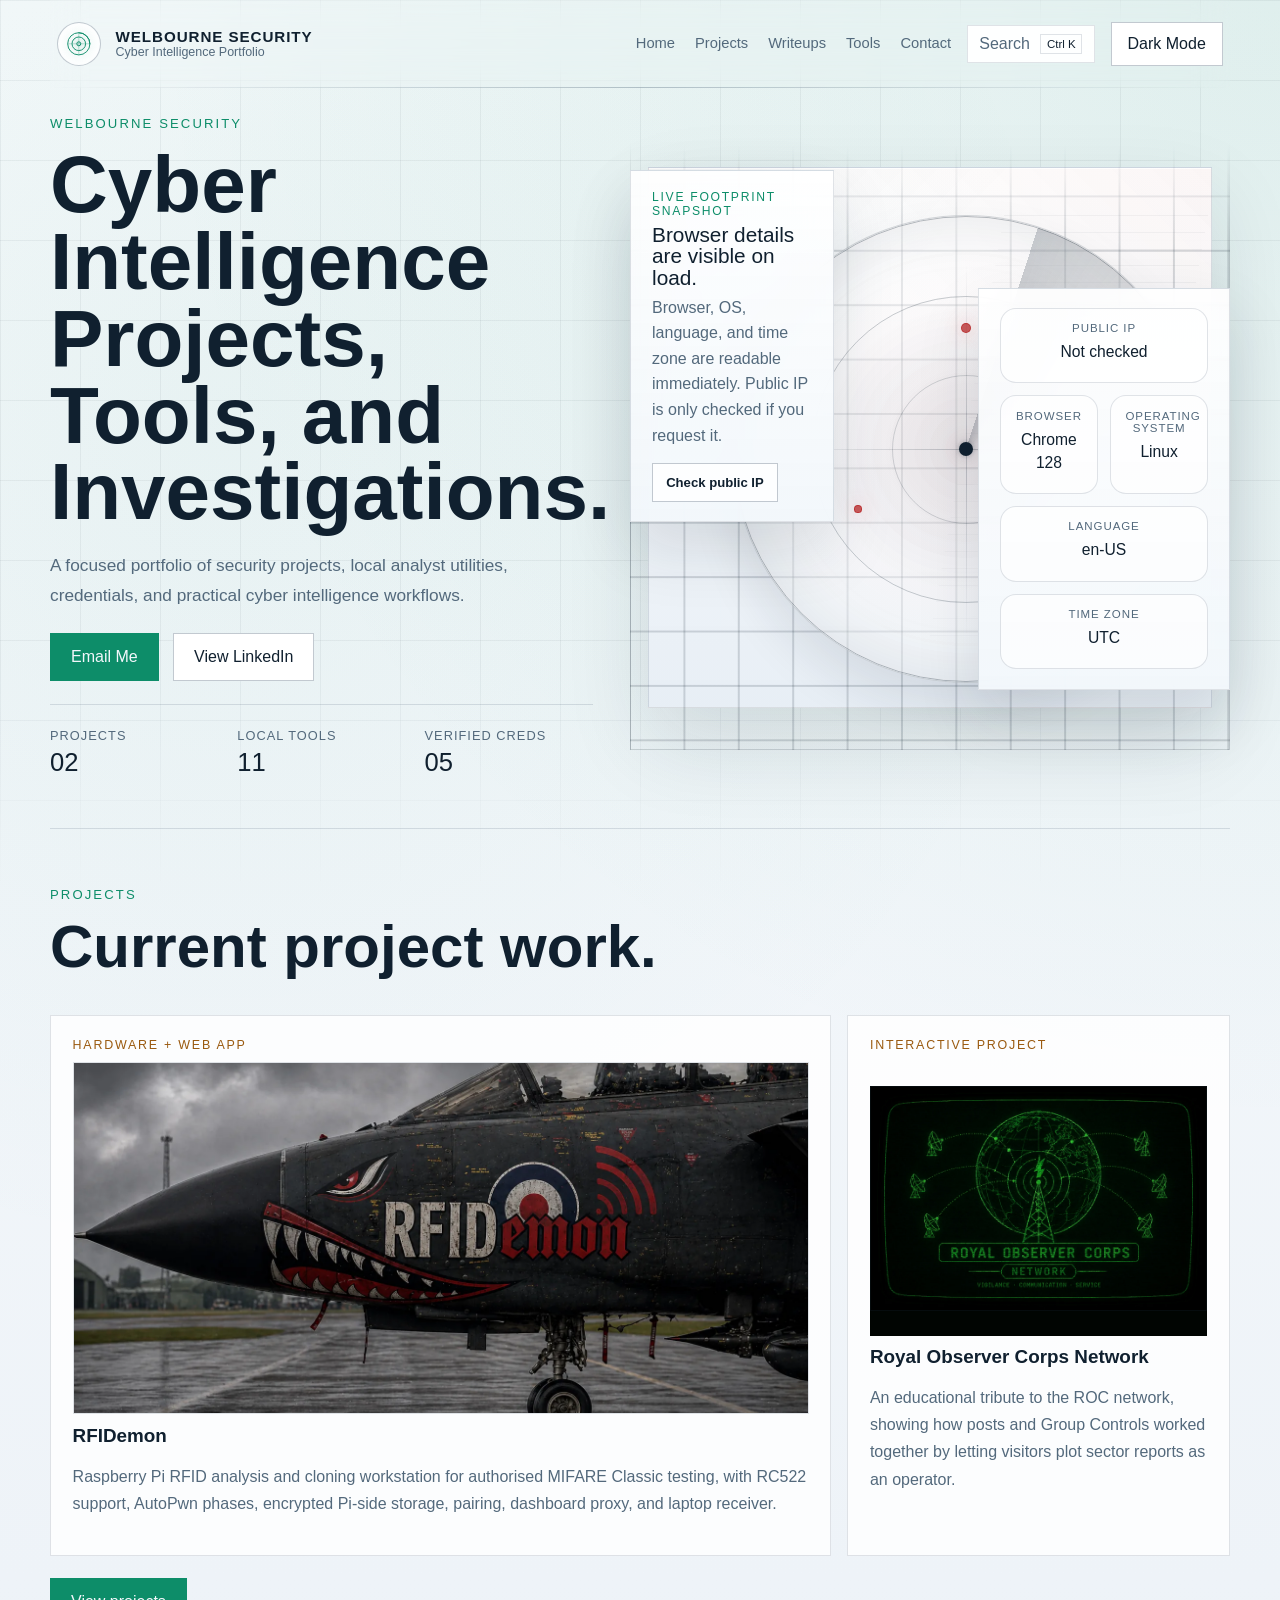
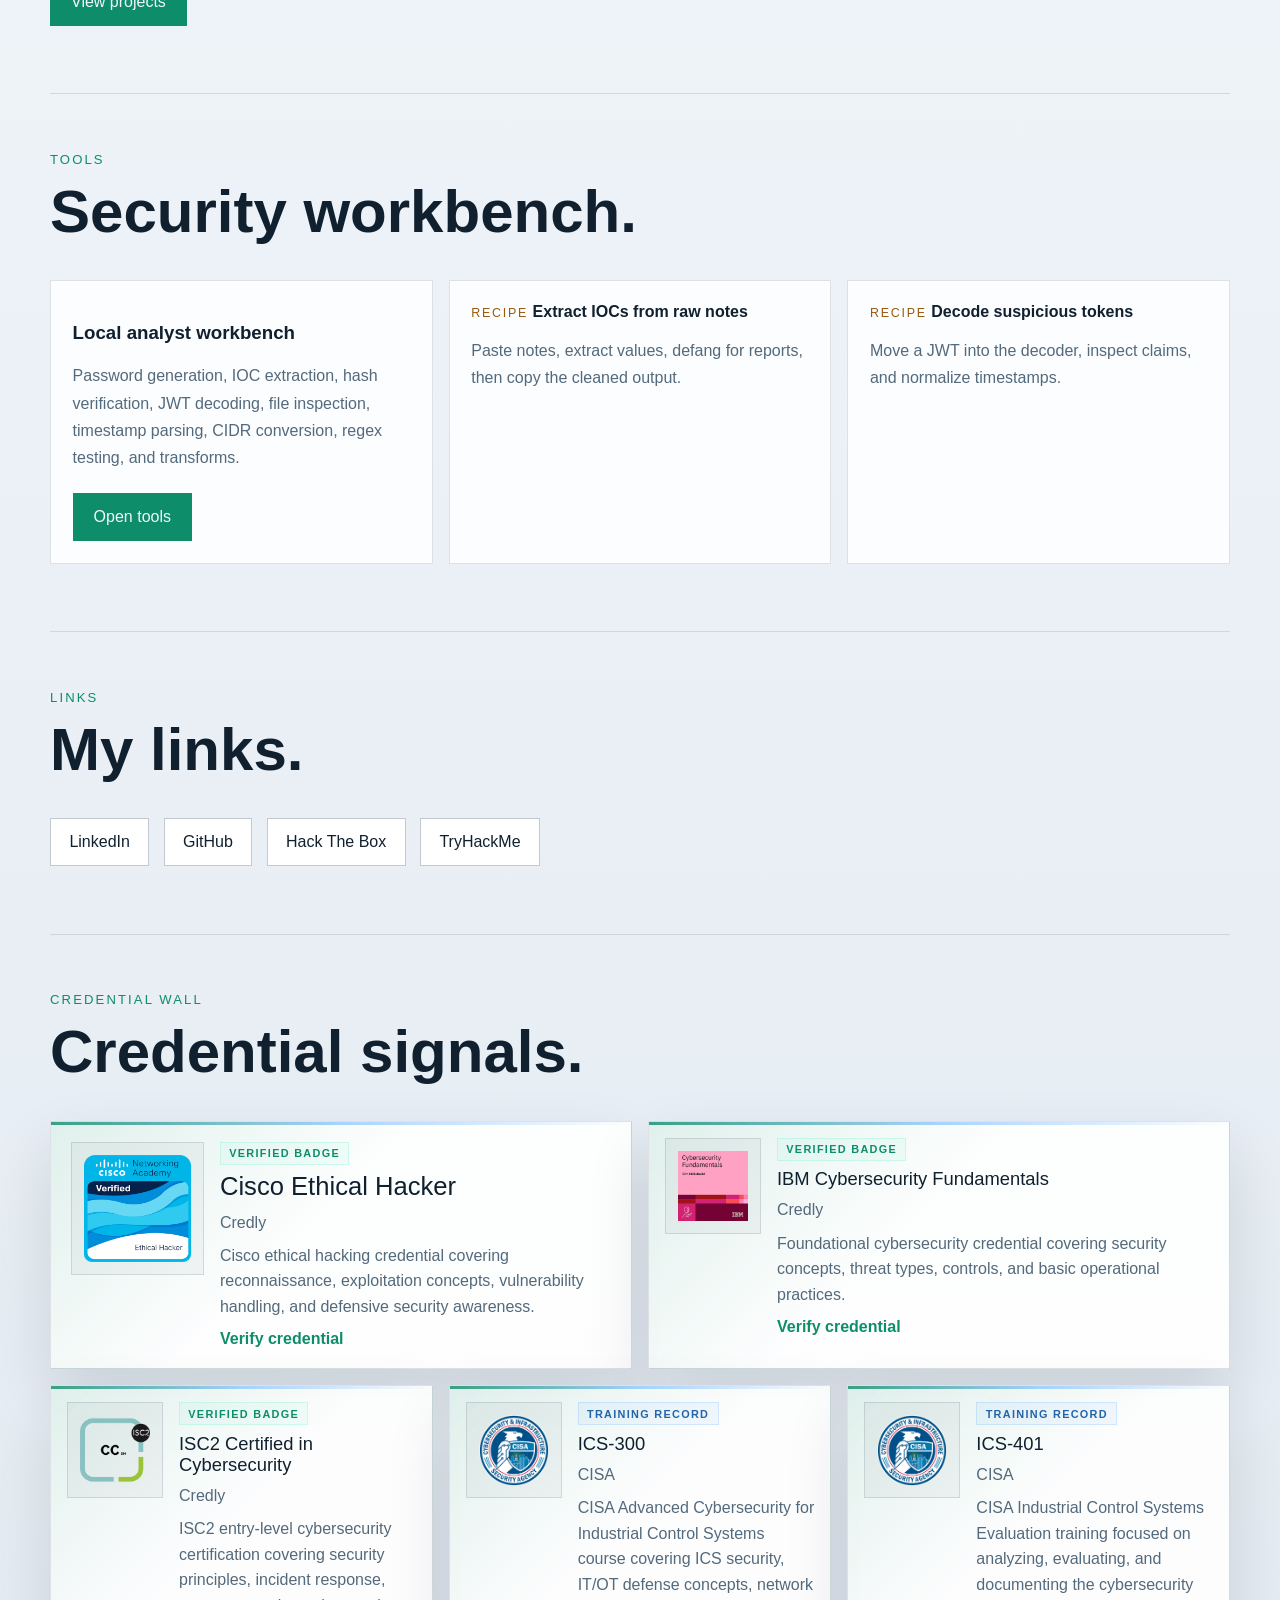
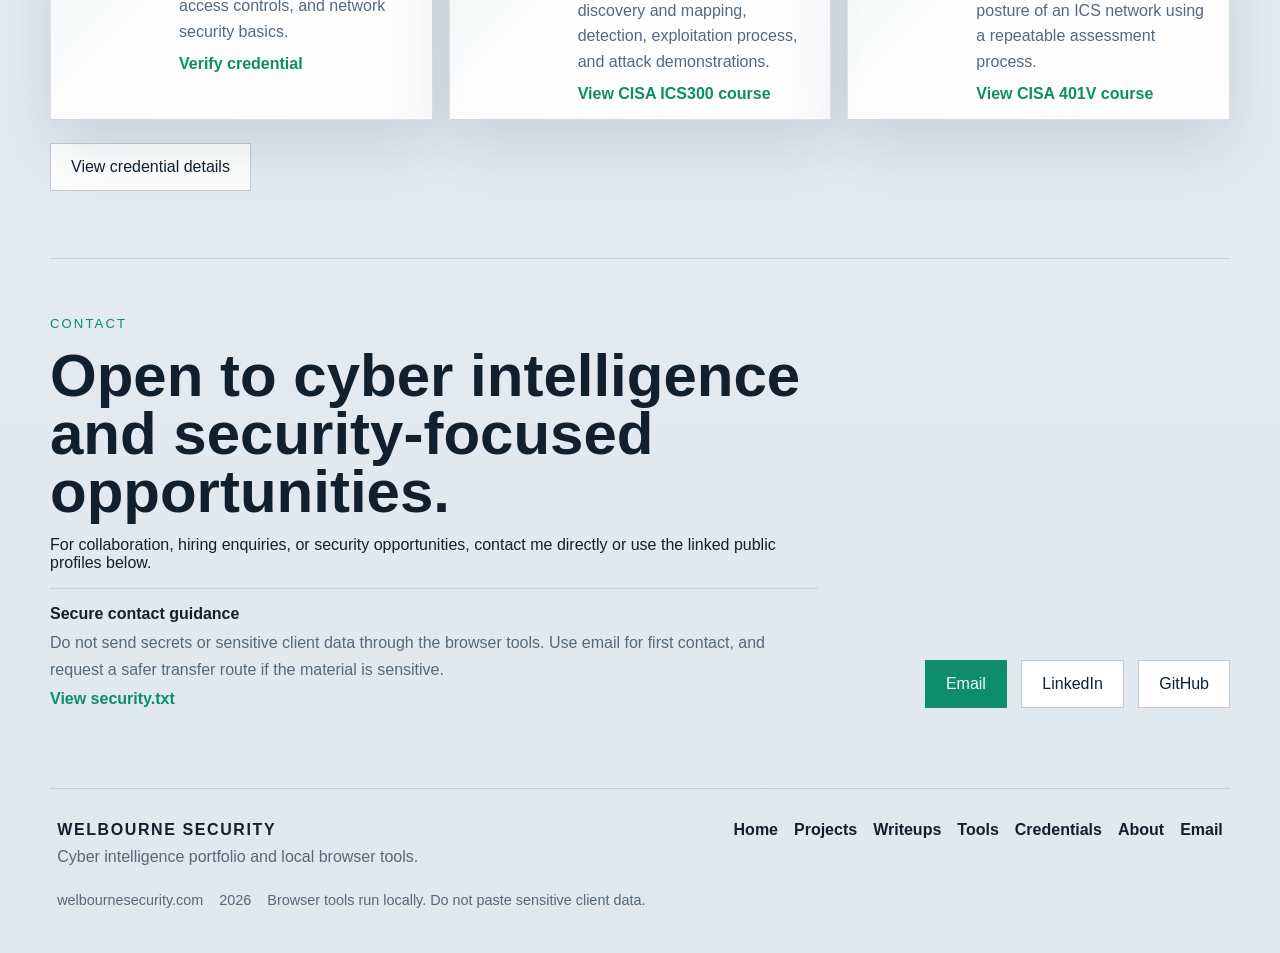
==== commit 335f53bd: "29/04 UI improvements" ====
--- a/index.html
+++ b/index.html
@@ -60,7 +60,7 @@
       }
     </script>
     <meta http-equiv="Content-Security-Policy" content="default-src 'self'; script-src 'self'; style-src 'self' 'unsafe-inline' https://fonts.googleapis.com; font-src https://fonts.gstatic.com; img-src 'self' https: data:; connect-src 'self' https://api.github.com https://raw.githubusercontent.com https://api.ipify.org; frame-src https://www.credly.com; object-src 'none'; base-uri 'self';" />
-    <link rel="stylesheet" href="./styles.css?v=3" />
+    <link rel="stylesheet" href="./styles.css?v=6" />
   </head>
   <body>
     <a class="skip-to-content" href="#top">Skip to main content</a>
@@ -84,7 +84,7 @@
         </a>
         <div class="header-actions">
           <nav class="site-nav" aria-label="Primary navigation">
-            <a href="#services">Services</a>
+            <a href="/">Home</a>
             <a href="#projects">Projects</a>
             <a href="/writeups/">Writeups</a>
             <a href="/tools/">Tools</a>
@@ -124,11 +124,12 @@
               <p class="footprint-kicker">Live Footprint Snapshot</p>
               <strong data-footprint-status>Inspecting browser exposure...</strong>
               <span data-footprint-summary>This panel shows the quick browser details exposed immediately on page load.</span>
+              <button class="footprint-ip-button" type="button" data-footprint-ip-action>Check public IP</button>
             </div>
             <div class="signal-panel signal-panel-bottom footprint-panel footprint-panel-grid" aria-live="polite">
               <div class="footprint-item footprint-item-wide">
                 <span>Public IP</span>
-                <strong data-footprint-key="public-ip">Looking up...</strong>
+                <strong data-footprint-key="public-ip">Not checked</strong>
               </div>
               <div class="footprint-item">
                 <span>Browser</span>
@@ -147,34 +148,6 @@
                 <strong data-footprint-key="timezone">Detecting...</strong>
               </div>
             </div>
-          </div>
-        </section>
-
-        <section class="section services-preview-section" id="services" data-reveal>
-          <div class="section-intro">
-            <p class="eyebrow">Services</p>
-            <h2>Intelligence, exposure review, and tooling.</h2>
-          </div>
-          <div class="feature-card-grid">
-            <article class="feature-card">
-              <span class="feature-index">01</span>
-              <h3>OSINT and cyber intelligence</h3>
-              <p>Structured collection, source assessment, timeline building, and concise reporting for public-data investigations.</p>
-            </article>
-            <article class="feature-card">
-              <span class="feature-index">02</span>
-              <h3>Privacy and exposure review</h3>
-              <p>Browser, account, domain, and profile-footprint checks with remediation notes and client-safe handling.</p>
-            </article>
-            <article class="feature-card">
-              <span class="feature-index">03</span>
-              <h3>Security workflow tooling</h3>
-              <p>Small local utilities, analyst workbenches, and repeatable browser tools for routine security tasks.</p>
-            </article>
-          </div>
-          <div class="section-actions">
-            <a class="action primary" href="/services/">View services</a>
-            <a class="action secondary" href="/about/">Methodology</a>
           </div>
         </section>
 
@@ -275,12 +248,12 @@
           <span>Cyber intelligence portfolio and local browser tools.</span>
         </div>
         <nav class="footer-links" aria-label="Footer navigation">
-          <a href="#top">Top</a>
+          <a href="/">Home</a>
           <a href="/projects/">Projects</a>
           <a href="/writeups/">Writeups</a>
-          <a href="/tools/">Workbench</a>
+          <a href="/tools/">Tools</a>
           <a href="/credentials/">Credentials</a>
-          <a href="https://github.com/WelbourneSecurity" target="_blank" rel="noreferrer">GitHub</a>
+          <a href="/about/">About</a>
           <a href="mailto:info@welbournesecurity.com">Email</a>
         </nav>
         <p class="footer-note">
--- a/styles.css
+++ b/styles.css
@@ -1652,6 +1652,7 @@
   top: 4.5%;
   width: min(17rem, 34%);
   z-index: 2;
+  animation: none;
 }
 
 .footprint-panel-grid.signal-panel-bottom {
@@ -1667,6 +1668,11 @@
   box-shadow: var(--shadow);
 }
 
+body.light-mode .footprint-panel-grid.signal-panel-bottom {
+  border-color: rgba(36, 62, 87, 0.14);
+  background: linear-gradient(180deg, rgba(255, 255, 255, 0.92), rgba(242, 247, 251, 0.98));
+}
+
 .footprint-kicker {
   color: var(--accent) !important;
   font-family: "Space Grotesk", sans-serif;
@@ -1683,6 +1689,35 @@
   display: block;
   max-width: 18rem;
   line-height: 1.6;
+}
+
+.footprint-ip-button {
+  display: inline-flex;
+  align-items: center;
+  justify-content: center;
+  min-height: 2.45rem;
+  margin-top: 0.9rem;
+  padding: 0.58rem 0.82rem;
+  border: 1px solid var(--line-strong);
+  color: var(--text);
+  font: 600 0.82rem "IBM Plex Sans", sans-serif;
+  background: rgba(5, 7, 9, 0.72);
+  cursor: pointer;
+  transition: border-color 180ms ease, background-color 180ms ease, color 180ms ease;
+}
+
+.footprint-ip-button:hover,
+.footprint-ip-button:focus-visible {
+  border-color: var(--accent);
+}
+
+.footprint-ip-button:disabled {
+  color: var(--muted);
+  cursor: progress;
+}
+
+body.light-mode .footprint-ip-button {
+  background: rgba(255, 255, 255, 0.78);
 }
 
 .footprint-item {
@@ -4097,8 +4132,14 @@
   }
 
   body.mobile-lite .page-hero {
-    min-height: calc(100svh - 4.5rem);
-    padding-bottom: 7rem;
+    grid-template-columns: 1fr;
+    align-items: start;
+    min-height: auto;
+    padding:
+      clamp(2.4rem, 8svh, 3.6rem)
+      max(1rem, env(safe-area-inset-right))
+      2.6rem
+      max(1rem, env(safe-area-inset-left));
   }
 
   body.mobile-lite .page-shell {
@@ -4124,6 +4165,10 @@
     backdrop-filter: none;
   }
 
+  body.light-mode.mobile-lite .site-header {
+    background: #ffffff;
+  }
+
   body.mobile-lite .brand {
     min-width: 0;
   }
@@ -4152,11 +4197,6 @@
   }
 
   body.mobile-lite .header-actions {
-    width: auto;
-    margin-left: 0;
-  }
-
-  body.mobile-lite .site-nav {
     position: fixed;
     right: max(0.85rem, env(safe-area-inset-right));
     bottom: max(0.75rem, env(safe-area-inset-bottom));
@@ -4164,8 +4204,10 @@
     z-index: 50;
     display: grid;
     grid-template-columns: repeat(3, minmax(0, 1fr));
+    width: auto;
+    margin-left: 0;
     gap: 0;
-    padding: 0;
+    overflow: hidden;
     border: 1px solid rgba(185, 197, 201, 0.2);
     border-radius: 0;
     background: #050709;
@@ -4173,19 +4215,47 @@
     backdrop-filter: none;
   }
 
-  body.mobile-lite .site-nav a {
+  body.light-mode.mobile-lite .header-actions {
+    border-color: rgba(36, 62, 87, 0.16);
+    background: rgba(255, 255, 255, 0.96);
+    box-shadow: 0 -18px 42px rgba(16, 32, 47, 0.18);
+  }
+
+  body.mobile-lite .command-trigger {
+    display: none;
+  }
+
+  body.mobile-lite .site-nav {
+    position: static;
+    display: contents;
+    gap: 0;
+    padding: 0;
+    border: 0;
+    background: transparent;
+    box-shadow: none;
+  }
+
+  body.mobile-lite .site-nav a,
+  body.mobile-lite .theme-toggle {
     display: inline-flex;
     align-items: center;
     justify-content: center;
     min-height: 2.85rem;
     padding: 0 0.45rem;
+    border: 0;
     border-radius: 0;
     color: var(--muted);
+    font-size: clamp(0.72rem, 2.7vw, 0.82rem);
     font-weight: 600;
+    line-height: 1.1;
+    text-align: center;
+    background: transparent;
+    box-shadow: inset -1px 0 0 var(--line), inset 0 -1px 0 var(--line);
+    transform: none;
   }
 
   body.mobile-lite .site-nav a + a {
-    border-left: 1px solid var(--line);
+    border-left: 0;
   }
 
   body.mobile-lite .site-nav a::after {
@@ -4193,12 +4263,24 @@
   }
 
   body.mobile-lite .site-nav a:hover,
-  body.mobile-lite .site-nav a:focus-visible {
+  body.mobile-lite .site-nav a:focus-visible,
+  body.mobile-lite .theme-toggle:hover,
+  body.mobile-lite .theme-toggle:focus-visible {
     color: var(--text);
     background: #151a1e;
-  }
-
-  body.mobile-lite .site-nav a.is-active {
+    border-color: transparent;
+    transform: none;
+  }
+
+  body.light-mode.mobile-lite .site-nav a:hover,
+  body.light-mode.mobile-lite .site-nav a:focus-visible,
+  body.light-mode.mobile-lite .theme-toggle:hover,
+  body.light-mode.mobile-lite .theme-toggle:focus-visible {
+    background: #eef4f8;
+  }
+
+  body.mobile-lite .site-nav a.is-active,
+  body.mobile-lite .site-nav a[aria-current="page"] {
     color: var(--accent-ink);
     background: var(--accent);
   }
@@ -4261,6 +4343,7 @@
     --line: rgba(154, 175, 193, 0.18);
     --line-strong: rgba(154, 175, 193, 0.34);
     display: grid;
+    grid-template-columns: minmax(0, 1fr);
     position: relative;
     width: 100%;
     align-items: start;
@@ -4278,6 +4361,19 @@
     overflow: hidden;
   }
 
+  body.light-mode.mobile-lite .hero {
+    --text: #10202f;
+    --muted: #53697c;
+    --accent: #0d8d69;
+    --accent-ink: #f2f7fb;
+    --line: rgba(36, 62, 87, 0.14);
+    --line-strong: rgba(36, 62, 87, 0.28);
+    background:
+      linear-gradient(145deg, rgba(13, 141, 105, 0.09), transparent 34%),
+      linear-gradient(215deg, rgba(154, 90, 16, 0.045), transparent 38%),
+      linear-gradient(180deg, #f8fbfd 0%, #eef3f8 58%, #dfe7ef 100%);
+  }
+
   body.mobile-lite .hero::before,
   body.mobile-lite .hero::after {
     content: "";
@@ -4299,6 +4395,17 @@
     inset: auto 0 0;
     height: 42%;
     background: linear-gradient(180deg, transparent, rgba(3, 7, 12, 0.86));
+  }
+
+  body.light-mode.mobile-lite .hero::before {
+    background-image:
+      linear-gradient(rgba(16, 32, 47, 0.075) 1px, transparent 1px),
+      linear-gradient(90deg, rgba(16, 32, 47, 0.075) 1px, transparent 1px);
+    opacity: 0.58;
+  }
+
+  body.light-mode.mobile-lite .hero::after {
+    background: linear-gradient(180deg, transparent, rgba(238, 243, 248, 0.92));
   }
 
   body.mobile-lite .hero-copy {
@@ -4365,11 +4472,26 @@
     box-shadow: none;
   }
 
+  body.light-mode.mobile-lite .tool-workbench {
+    --text: #10202f;
+    --muted: #53697c;
+    --accent: #0d8d69;
+    --accent-ink: #f2f7fb;
+    --line: rgba(36, 62, 87, 0.14);
+    --line-strong: rgba(36, 62, 87, 0.28);
+    border-color: rgba(36, 62, 87, 0.14);
+    background: rgba(255, 255, 255, 0.9);
+  }
+
   body.mobile-lite .tool-nav-panel {
     padding: 0.85rem;
     border-right: 0;
     border-bottom: 1px solid var(--line);
     background: #050709;
+  }
+
+  body.light-mode.mobile-lite .tool-nav-panel {
+    background: rgba(255, 255, 255, 0.92);
   }
 
   body.mobile-lite .tool-nav {
@@ -4404,6 +4526,10 @@
     background: #010203;
   }
 
+  body.light-mode.mobile-lite .tool-shared-workspace {
+    background: rgba(255, 255, 255, 0.92);
+  }
+
   body.mobile-lite .tool-shared-actions {
     display: grid;
     grid-template-columns: repeat(3, minmax(0, 1fr));
@@ -4454,6 +4580,10 @@
     align-items: start;
     padding: 1rem;
     background: #010203;
+  }
+
+  body.light-mode.mobile-lite .tool-context-bar {
+    background: rgba(255, 255, 255, 0.92);
   }
 
   body.mobile-lite .tool-context-settings {
@@ -4500,6 +4630,21 @@
     min-height: 3.35rem;
     background: #010203;
     font-size: 1rem;
+  }
+
+  body.light-mode.mobile-lite .tool-input,
+  body.light-mode.mobile-lite .tool-output,
+  body.light-mode.mobile-lite .tool-select,
+  body.light-mode.mobile-lite .tool-textarea,
+  body.light-mode.mobile-lite .tool-file {
+    border-color: rgba(36, 62, 87, 0.2);
+    background: rgba(255, 255, 255, 0.94);
+    color: var(--text);
+  }
+
+  body.light-mode.mobile-lite .tool-input::placeholder,
+  body.light-mode.mobile-lite .tool-textarea::placeholder {
+    color: #637789;
   }
 
   body.mobile-lite .tool-checks {
@@ -4623,7 +4768,7 @@
   }
 
   body.mobile-lite .theme-toggle {
-    display: none;
+    display: inline-flex;
   }
 
   .writeup-filter-group,
@@ -5346,6 +5491,43 @@
   }
 }
 
+@media (max-width: 960px) {
+  .credential-wall-section .certification-grid {
+    grid-template-columns: 1fr;
+  }
+
+  .certification-grid .certification-item,
+  .certification-grid .certification-item.is-featured,
+  .credential-register .credential-detail-card,
+  .credential-register .credential-detail-card.is-featured {
+    grid-template-columns: 1fr;
+    gap: 0.85rem;
+    min-height: auto;
+  }
+
+  .certification-grid .certification-link,
+  .credential-detail-media {
+    width: min(8.5rem, 100%);
+    max-width: 8.5rem;
+    justify-self: start;
+  }
+
+  .certification-grid .certification-copy,
+  .credential-register .credential-detail-card > div:not(.credential-detail-media) {
+    display: grid;
+    width: 100%;
+    gap: 0.55rem;
+    align-content: start;
+    justify-items: start;
+  }
+
+  .credential-register h2,
+  .credential-register p,
+  .credential-register a {
+    margin-top: 0;
+  }
+}
+
 @media (max-width: 620px) {
   .certification-grid .certification-item,
   .certification-grid .certification-item.is-featured,
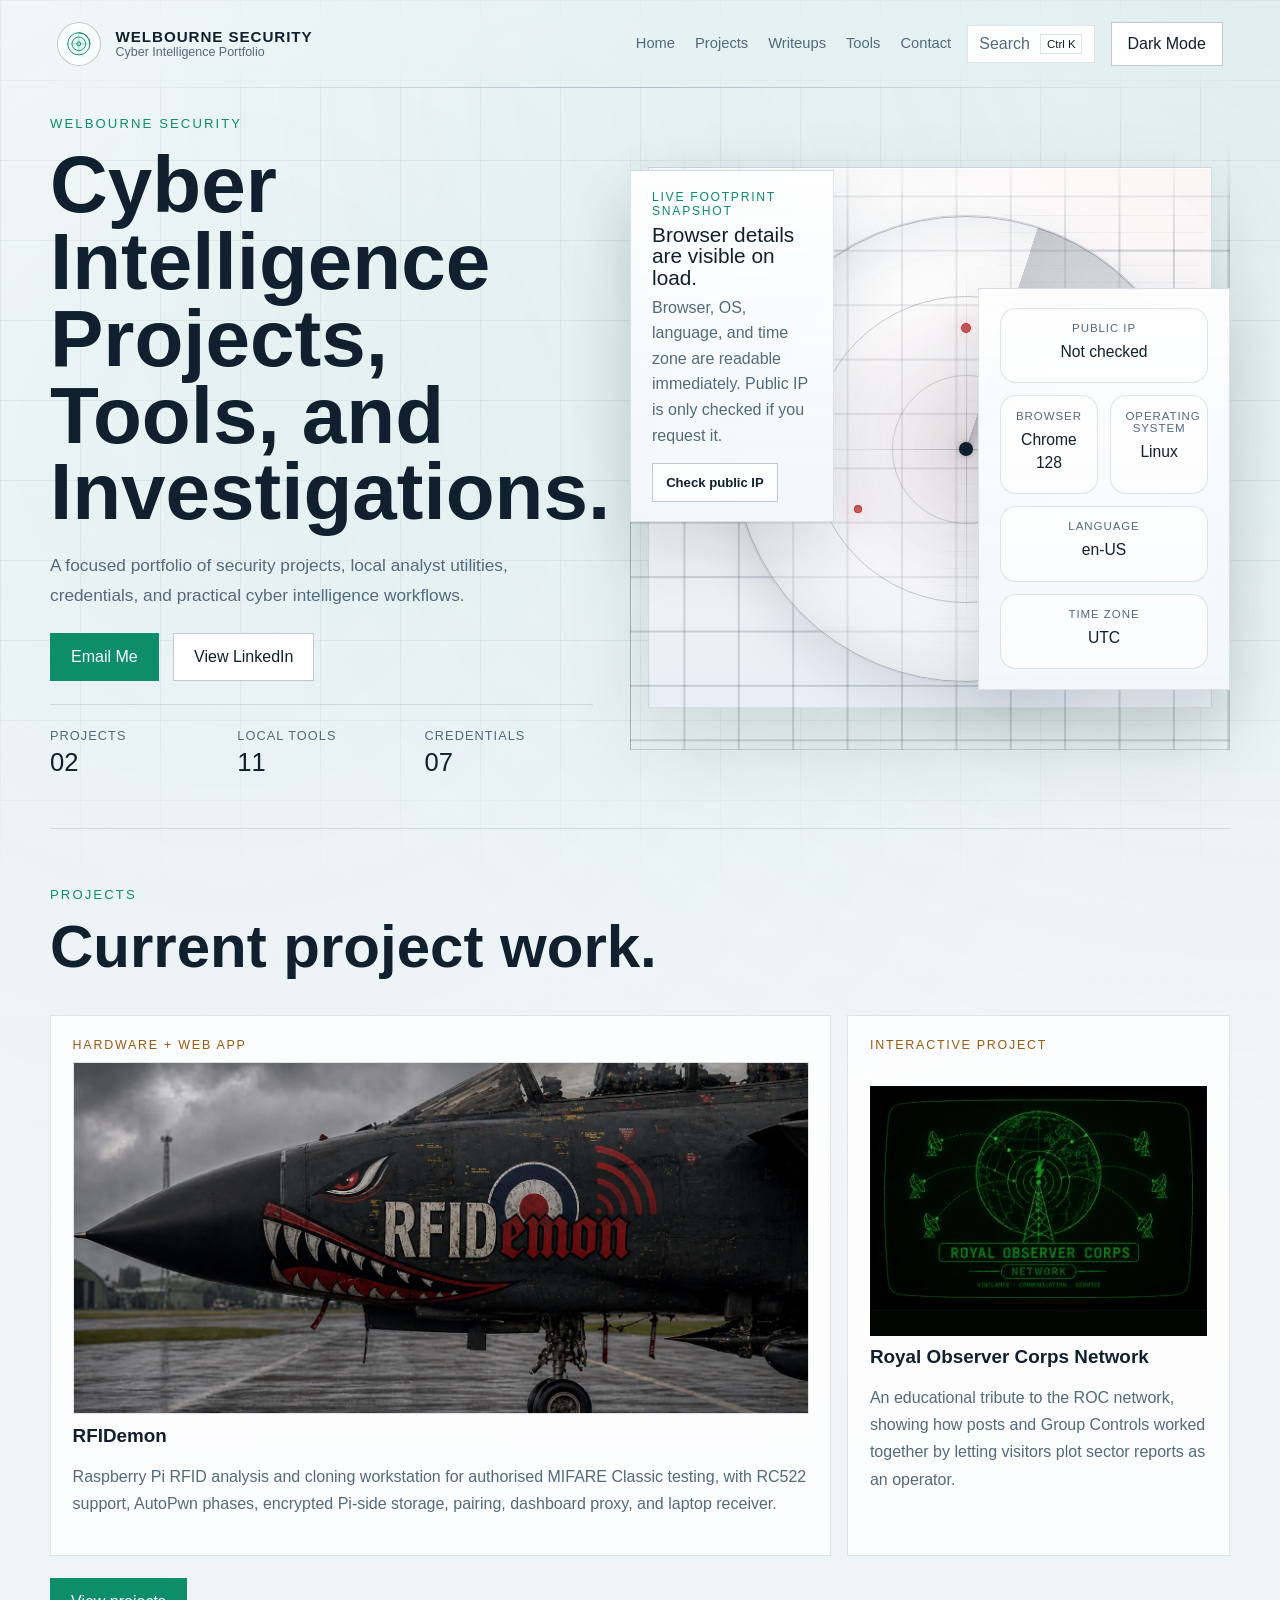
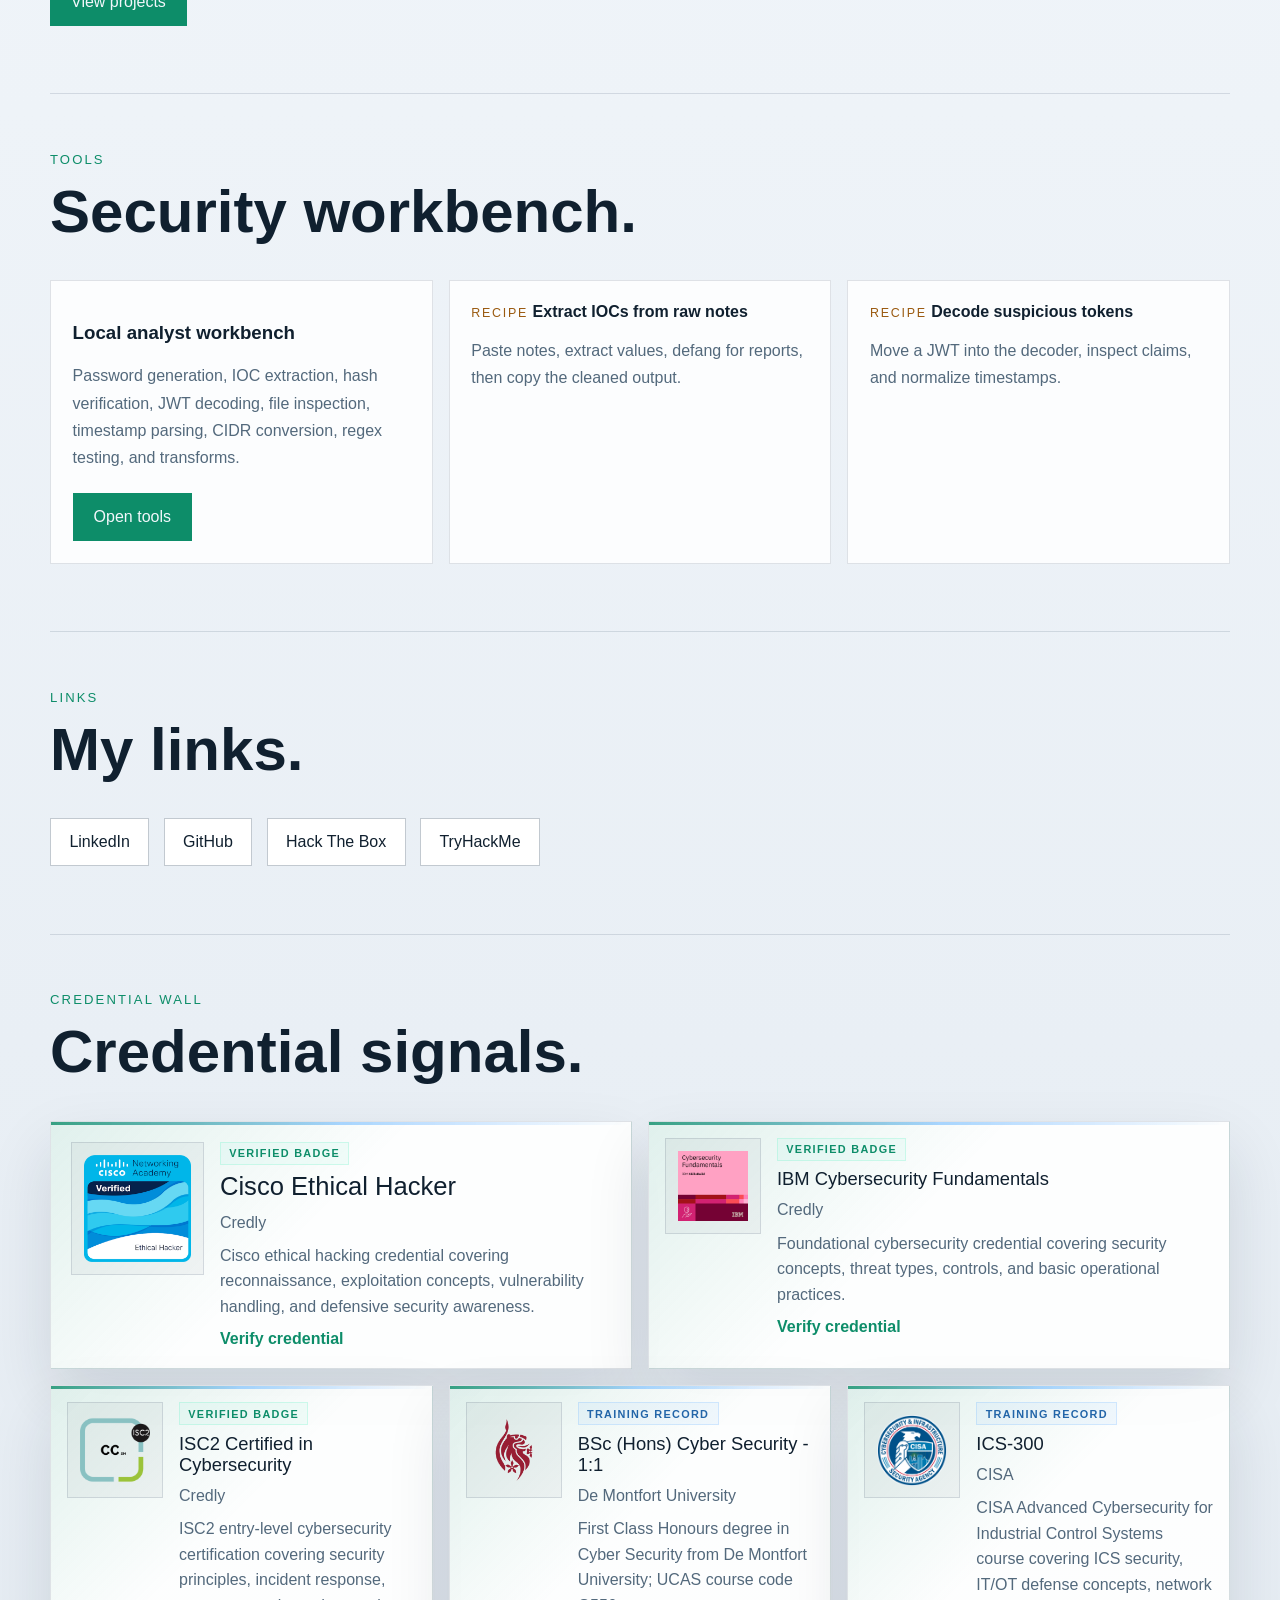
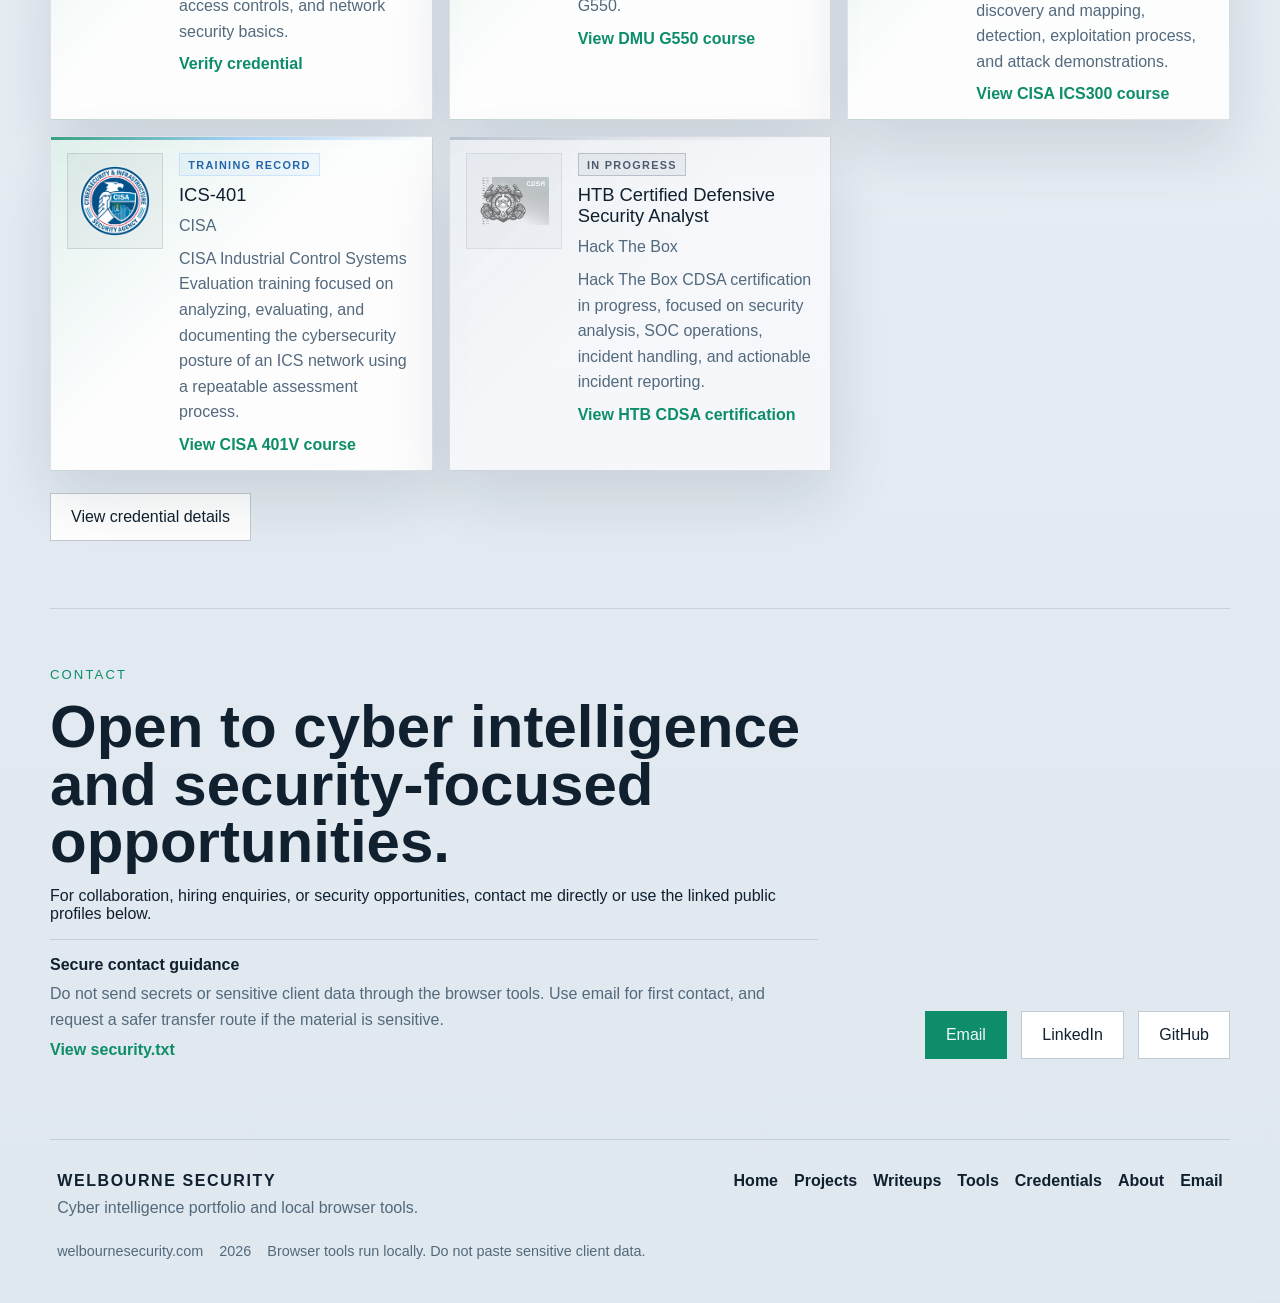
==== commit d65cbe28: "ROC Network updates Project progression, refinement still required on mapping" ====
--- a/index.html
+++ b/index.html
@@ -60,7 +60,7 @@
       }
     </script>
     <meta http-equiv="Content-Security-Policy" content="default-src 'self'; script-src 'self'; style-src 'self' 'unsafe-inline' https://fonts.googleapis.com; font-src https://fonts.gstatic.com; img-src 'self' https: data:; connect-src 'self' https://api.github.com https://raw.githubusercontent.com https://api.ipify.org; frame-src https://www.credly.com; object-src 'none'; base-uri 'self';" />
-    <link rel="stylesheet" href="./styles.css?v=6" />
+    <link rel="stylesheet" href="./styles.css?v=10" />
   </head>
   <body>
     <a class="skip-to-content" href="#top">Skip to main content</a>
@@ -168,7 +168,7 @@
                 <p>Raspberry Pi RFID analysis and cloning workstation for authorised MIFARE Classic testing, with RC522 support, AutoPwn phases, encrypted Pi-side storage, pairing, dashboard proxy, and laptop receiver.</p>
               </div>
             </a>
-            <article class="project-card">
+            <a class="project-card" href="/projects/roc-network/">
               <span>Interactive Project</span>
               <picture class="project-card-logo">
                 <source srcset="./src/roc-logo.webp" type="image/webp" />
@@ -178,7 +178,7 @@
                 <strong>Royal Observer Corps Network</strong>
                 <p>An educational tribute to the ROC network, showing how posts and Group Controls worked together by letting visitors plot sector reports as an operator.</p>
               </div>
-            </article>
+            </a>
           </div>
           <div class="section-actions">
             <a class="action primary" href="/projects/">View projects</a>
--- a/styles.css
+++ b/styles.css
@@ -107,6 +107,135 @@
   opacity: 0.58;
 }
 
+.crt-report-page {
+  min-height: 100svh;
+  overflow-x: hidden;
+  color: #a8f5c8;
+  font-family: "Courier New", Consolas, monospace;
+  background:
+    repeating-linear-gradient(0deg, rgba(110, 242, 170, 0.045) 0 1px, transparent 1px 5px),
+    linear-gradient(180deg, #020703 0%, #010401 55%, #000 100%);
+}
+
+.crt-report-page::before {
+  opacity: 0.72;
+  mask-image: none;
+  background-image:
+    linear-gradient(rgba(110, 242, 170, 0.025) 1px, transparent 1px),
+    linear-gradient(90deg, rgba(110, 242, 170, 0.018) 1px, transparent 1px);
+  background-size: 2.7rem 2.7rem;
+}
+
+.crt-report-shell {
+  position: relative;
+  display: grid;
+  place-items: center;
+  min-height: 100svh;
+  padding: clamp(1rem, 4vw, 3rem);
+}
+
+.crt-report-frame {
+  position: relative;
+  width: min(960px, 100%);
+  max-height: min(840px, calc(100svh - 2rem));
+  overflow: auto;
+  border: 1px solid rgba(110, 242, 170, 0.34);
+  background:
+    linear-gradient(180deg, rgba(6, 28, 10, 0.94), rgba(1, 8, 3, 0.98)),
+    #010401;
+  box-shadow:
+    0 0 34px rgba(110, 242, 170, 0.12),
+    inset 0 0 54px rgba(110, 242, 170, 0.08);
+  filter: blur(0.16px);
+}
+
+.crt-report-frame::before {
+  content: "";
+  position: sticky;
+  inset: 0;
+  display: block;
+  height: 0;
+  pointer-events: none;
+  z-index: 3;
+  box-shadow: 0 0 0 9999px rgba(0, 0, 0, 0.04);
+}
+
+.crt-report-frame::after {
+  content: "";
+  position: absolute;
+  inset: 0;
+  pointer-events: none;
+  background:
+    repeating-linear-gradient(0deg, transparent 0 2px, rgba(0, 0, 0, 0.2) 2px 4px),
+    linear-gradient(90deg, rgba(255, 0, 0, 0.035), transparent 17%, rgba(0, 255, 90, 0.025) 48%, transparent 78%, rgba(0, 90, 255, 0.035));
+  mix-blend-mode: screen;
+}
+
+.crt-report-header {
+  position: sticky;
+  top: 0;
+  z-index: 2;
+  display: flex;
+  flex-wrap: wrap;
+  gap: 0.65rem 1rem;
+  align-items: baseline;
+  justify-content: space-between;
+  padding: 1rem clamp(1rem, 3vw, 1.5rem);
+  border-bottom: 1px solid rgba(110, 242, 170, 0.24);
+  background: rgba(1, 8, 3, 0.96);
+  text-shadow: 0 0 8px rgba(110, 242, 170, 0.55);
+}
+
+.crt-report-header p,
+.crt-report-header h1,
+.crt-report-header span {
+  margin: 0;
+}
+
+.crt-report-header p,
+.crt-report-header span {
+  color: rgba(110, 242, 170, 0.68);
+  font-size: 0.75rem;
+  font-weight: 700;
+  text-transform: uppercase;
+}
+
+.crt-report-header h1 {
+  color: #d6ffe5;
+  font-size: clamp(1.35rem, 3vw, 2rem);
+  line-height: 1;
+  text-transform: uppercase;
+}
+
+.crt-report {
+  position: relative;
+  z-index: 1;
+  margin: 0;
+  padding: clamp(1rem, 3vw, 1.6rem);
+  color: rgba(190, 255, 211, 0.86);
+  font: inherit;
+  font-size: clamp(0.72rem, 1.35vw, 0.95rem);
+  line-height: 1.5;
+  white-space: pre-wrap;
+  text-shadow:
+    0 0 5px rgba(110, 242, 170, 0.7),
+    1px 0 0 rgba(255, 84, 84, 0.24),
+    -1px 0 0 rgba(104, 181, 255, 0.22);
+}
+
+@keyframes crt-report-flicker {
+  0%, 100% { opacity: 0.98; }
+  47% { opacity: 0.93; }
+  48% { opacity: 0.86; }
+  49% { opacity: 0.97; }
+}
+
+@media (prefers-reduced-motion: no-preference) {
+  .crt-report-frame {
+    animation: crt-report-flicker 5.5s infinite;
+  }
+}
+
 .roc-shell {
   position: relative;
   display: grid;
@@ -162,6 +291,7 @@
 
 .roc-hero h1,
 .roc-section-heading h2,
+.roc-group20 h2,
 .roc-process h2,
 .roc-sources h2 {
   margin: 0;
@@ -232,6 +362,7 @@
 .roc-map-section,
 .roc-briefing,
 .roc-operator,
+.roc-group20,
 .roc-process,
 .roc-sources {
   display: grid;
@@ -245,6 +376,7 @@
 }
 
 .roc-section-heading h2,
+.roc-group20 h2,
 .roc-process h2,
 .roc-sources h2 {
   font-size: clamp(2.15rem, 4.8vw, 4.5rem);
@@ -252,6 +384,7 @@
 }
 
 .roc-section-heading p:last-child,
+.roc-group20 > p,
 .roc-process span,
 .roc-sources p {
   margin: 0;
@@ -270,6 +403,7 @@
 .roc-inspector,
 .roc-briefing,
 .roc-operator,
+.roc-group20,
 .roc-process,
 .roc-sources {
   border: 1px solid rgba(242, 247, 251, 0.12);
@@ -316,8 +450,17 @@
 
 .roc-link {
   pointer-events: none;
-  stroke: rgba(110, 242, 199, 0.16);
+  stroke: rgba(110, 242, 199, 0.22);
   stroke-width: 1;
+  stroke-dasharray: 4 3;
+}
+
+.roc-cluster-line {
+  pointer-events: none;
+  fill: none;
+  stroke: rgba(110, 242, 199, 0.28);
+  stroke-width: 1;
+  stroke-dasharray: none;
 }
 
 .roc-point {
@@ -334,17 +477,19 @@
   fill: rgba(242, 247, 251, 0.8);
   stroke: #020405;
   stroke-width: 1.6;
+  vector-effect: non-scaling-stroke;
   transition: transform 150ms ease, fill 150ms ease, stroke 150ms ease;
 }
 
 .roc-point text {
-  fill: rgba(242, 247, 251, 0.8);
+  fill: rgba(242, 247, 251, 0.88);
   font-family: "Space Grotesk", sans-serif;
-  font-size: 0.62rem;
+  /* font-size is set dynamically by JS to scale with viewBox */
   font-weight: 700;
   paint-order: stroke;
   stroke: #020405;
-  stroke-width: 3px;
+  stroke-width: 2px;
+  vector-effect: non-scaling-stroke;
 }
 
 .roc-point-control circle {
@@ -352,7 +497,11 @@
 }
 
 .roc-point-post circle {
-  fill: rgba(255, 100, 100, 0.86);
+  fill: rgba(110, 190, 255, 0.92);
+}
+
+.roc-point-master circle {
+  fill: rgba(255, 90, 90, 0.92);
 }
 
 .roc-point:hover circle,
@@ -363,56 +512,63 @@
   transform: scale(1.45);
 }
 
-.roc-map-zoom {
-  position: absolute;
-  top: 1rem;
-  left: 1rem;
-  z-index: 2;
+.roc-map-nav {
+  display: flex;
+  flex-wrap: wrap;
+  gap: 0.45rem;
+  padding-block: 0.5rem;
+}
+
+.roc-map-sectors {
+  display: contents; /* sector chips sit inline with "All UK" */
+}
+
+.roc-map-groups {
+  display: flex;
+  flex-wrap: wrap;
+  gap: 0.4rem;
+  width: 100%; /* forces a new row in the parent flex */
+  padding-left: 1.1rem;
+  border-left: 2px solid rgba(110, 242, 199, 0.22);
+  margin-top: 0.1rem;
+}
+
+.roc-chip {
   display: inline-flex;
-  overflow: hidden;
-  border: 1px solid rgba(110, 242, 199, 0.32);
-  background: rgba(1, 4, 5, 0.94);
-  box-shadow: 0 18px 36px rgba(0, 0, 0, 0.28);
-  backdrop-filter: blur(12px);
-}
-
-.roc-map-zoom button {
-  min-width: 3rem;
-  min-height: 3rem;
-  border: 0;
-  border-left: 1px solid rgba(242, 247, 251, 0.1);
-  border-radius: 0;
-  color: #f2f7fb;
-  background: transparent;
+  align-items: center;
+  padding: 0.35rem 0.75rem;
+  border: 1px solid rgba(242, 247, 251, 0.16);
+  border-radius: 2rem;
+  color: rgba(242, 247, 251, 0.72);
+  background: rgba(255, 255, 255, 0.04);
+  font: inherit;
+  font-family: "Space Grotesk", sans-serif;
+  font-size: 0.78rem;
+  font-weight: 600;
+  letter-spacing: 0.04em;
   cursor: pointer;
-  font-family: "Space Grotesk", sans-serif;
-  font-size: 1.25rem;
-  font-weight: 700;
-}
-
-.roc-map-zoom button:first-child {
-  border-left: 0;
-}
-
-.roc-map-zoom button:last-child {
-  min-width: 4.65rem;
-  padding-inline: 0.75rem;
-  font-size: 0.75rem;
-  letter-spacing: 0.08em;
-  text-transform: uppercase;
-}
-
-.roc-map-zoom button:hover,
-.roc-map-zoom button:focus-visible {
+  transition: border-color 120ms, background 120ms, color 120ms;
+  white-space: nowrap;
+}
+
+.roc-chip:hover,
+.roc-chip:focus-visible {
+  border-color: rgba(110, 242, 199, 0.42);
+  color: var(--text);
+  background: rgba(110, 242, 199, 0.07);
+  outline: none;
+}
+
+.roc-chip.is-active {
+  border-color: rgba(110, 242, 199, 0.52);
   color: var(--accent);
   background: rgba(110, 242, 199, 0.1);
-  outline: none;
-}
-
-.roc-map-zoom button:disabled {
-  color: rgba(242, 247, 251, 0.48);
-  cursor: not-allowed;
-  background: transparent;
+}
+
+.roc-chip-group {
+  font-size: 0.72rem;
+  border-color: rgba(242, 247, 251, 0.10);
+  color: rgba(242, 247, 251, 0.62);
 }
 
 .roc-inspector {
@@ -569,13 +725,26 @@
   background: var(--accent);
 }
 
+.roc-key-dot.is-master {
+  background: rgba(255, 90, 90, 0.92);
+}
+
 .roc-key-dot.is-post {
-  background: rgba(255, 100, 100, 0.86);
+  background: rgba(110, 190, 255, 0.92);
 }
 
 .roc-key-line {
   width: 1rem;
   border-top: 1px solid rgba(110, 242, 199, 0.42);
+}
+
+.roc-key-line.is-cluster {
+  border-top-color: rgba(110, 242, 199, 0.28);
+}
+
+.roc-key-line.is-link {
+  border-top-style: dashed;
+  border-top-color: rgba(110, 242, 199, 0.22);
 }
 
 .roc-briefing {
@@ -946,6 +1115,137 @@
   font-weight: 700;
 }
 
+.roc-hierarchy {
+  grid-column: 1 / -1;
+  display: grid;
+  align-content: start;
+  gap: 0.95rem;
+  border-top: 1px solid rgba(242, 247, 251, 0.08);
+  padding-top: clamp(1rem, 2.5vw, 1.45rem);
+}
+
+.roc-hierarchy h3 {
+  margin: 0;
+  font-family: "Space Grotesk", sans-serif;
+  font-size: 0.92rem;
+  letter-spacing: 0.12em;
+  text-transform: uppercase;
+}
+
+.roc-hierarchy > p {
+  margin: 0;
+  color: rgba(242, 247, 251, 0.72);
+  line-height: 1.58;
+}
+
+.roc-hierarchy ol {
+  display: grid;
+  grid-template-columns: repeat(auto-fit, minmax(14rem, 1fr));
+  gap: 0;
+  margin: 0;
+  padding: 0;
+  list-style: none;
+  border: 1px solid rgba(242, 247, 251, 0.09);
+}
+
+.roc-hierarchy li {
+  display: grid;
+  align-content: start;
+  gap: 0.45rem;
+  padding: 0.9rem;
+  border-left: 1px solid rgba(242, 247, 251, 0.09);
+}
+
+.roc-hierarchy li:first-child {
+  border-left: 0;
+}
+
+.roc-hierarchy li strong {
+  color: var(--accent);
+  font-family: "Space Grotesk", sans-serif;
+  font-weight: 700;
+}
+
+.roc-hierarchy li span {
+  color: rgba(242, 247, 251, 0.72);
+  line-height: 1.55;
+  font-size: 0.9rem;
+}
+
+.roc-hierarchy-note {
+  margin: 0;
+  padding: 0.75rem 1rem;
+  border-left: 2px solid rgba(110, 242, 199, 0.4);
+  color: rgba(242, 247, 251, 0.6);
+  font-size: 0.88rem;
+  line-height: 1.55;
+}
+
+.roc-group20 {
+  display: grid;
+  gap: clamp(1.35rem, 3vw, 2rem);
+  padding: clamp(1rem, 3vw, 1.6rem);
+}
+
+.roc-group20-table-wrap {
+  overflow-x: auto;
+}
+
+.roc-group20-table {
+  width: 100%;
+  border-collapse: collapse;
+  font-size: 0.88rem;
+  line-height: 1.5;
+}
+
+.roc-group20-table caption {
+  caption-side: bottom;
+  padding-top: 0.55rem;
+  color: rgba(242, 247, 251, 0.42);
+  font-size: 0.78rem;
+  text-align: left;
+}
+
+.roc-group20-table th,
+.roc-group20-table td {
+  padding: 0.6rem 0.85rem;
+  border-bottom: 1px solid rgba(242, 247, 251, 0.08);
+  text-align: left;
+  vertical-align: baseline;
+}
+
+.roc-group20-table th {
+  color: rgba(242, 247, 251, 0.5);
+  font-family: "Space Grotesk", sans-serif;
+  font-size: 0.73rem;
+  font-weight: 700;
+  letter-spacing: 0.1em;
+  text-transform: uppercase;
+  border-bottom-color: rgba(242, 247, 251, 0.14);
+}
+
+.roc-group20-table td:nth-child(2) {
+  color: rgba(255, 100, 100, 0.9);
+  font-weight: 600;
+}
+
+.roc-group20-table td:nth-child(4) {
+  color: rgba(242, 247, 251, 0.62);
+}
+
+.roc-group20-table tbody tr:hover td {
+  background: rgba(110, 242, 199, 0.04);
+}
+
+.roc-group20-note {
+  margin: 0;
+  color: rgba(242, 247, 251, 0.6);
+  font-size: 0.88rem;
+  line-height: 1.6;
+  border-top: 1px solid rgba(242, 247, 251, 0.08);
+  padding-top: 1rem;
+}
+
 .roc-process,
 .roc-sources {
   padding: clamp(1rem, 3vw, 1.6rem);
@@ -986,7 +1286,7 @@
 }
 
 .roc-source-groups {
-  grid-template-columns: repeat(3, minmax(0, 1fr));
+  grid-template-columns: repeat(auto-fit, minmax(14rem, 1fr));
   border-top: 1px solid rgba(242, 247, 251, 0.1);
   padding-top: clamp(1rem, 2.5vw, 1.45rem);
 }
@@ -5399,6 +5699,48 @@
   background: rgba(104, 181, 255, 0.08);
 }
 
+.certification-grid .certification-item.is-in-progress,
+.credential-register .credential-detail-card.is-in-progress {
+  background:
+    linear-gradient(135deg, rgba(148, 163, 184, 0.09), transparent 44%),
+    linear-gradient(180deg, rgba(7, 9, 11, 0.9), rgba(1, 2, 3, 0.96));
+}
+
+body.light-mode .certification-grid .certification-item.is-in-progress,
+body.light-mode .credential-register .credential-detail-card.is-in-progress {
+  background:
+    linear-gradient(135deg, rgba(100, 116, 139, 0.08), transparent 46%),
+    rgba(248, 250, 252, 0.86);
+}
+
+.certification-grid .certification-item.is-in-progress::before {
+  background: linear-gradient(90deg, rgba(148, 163, 184, 0.72), rgba(148, 163, 184, 0.18), transparent);
+}
+
+.certification-grid .certification-item.is-in-progress .certification-image,
+.credential-register .credential-detail-card.is-in-progress .credential-detail-media img {
+  filter: grayscale(0.88) saturate(0.55);
+}
+
+.certification-grid .certification-item.is-in-progress .certification-link,
+.credential-register .credential-detail-card.is-in-progress .credential-detail-media {
+  opacity: 0.66;
+}
+
+.certification-grid .certification-item.is-in-progress .certification-status,
+.credential-register .credential-detail-card.is-in-progress .certification-status {
+  border-color: rgba(148, 163, 184, 0.32);
+  color: rgba(203, 213, 225, 0.88);
+  background: rgba(148, 163, 184, 0.1);
+}
+
+body.light-mode .certification-grid .certification-item.is-in-progress .certification-status,
+body.light-mode .credential-register .credential-detail-card.is-in-progress .certification-status {
+  border-color: rgba(71, 85, 105, 0.28);
+  color: rgba(71, 85, 105, 0.96);
+  background: rgba(100, 116, 139, 0.08);
+}
+
 .certification-grid .certification-text-link {
   width: fit-content;
   margin-top: 0.2rem;
